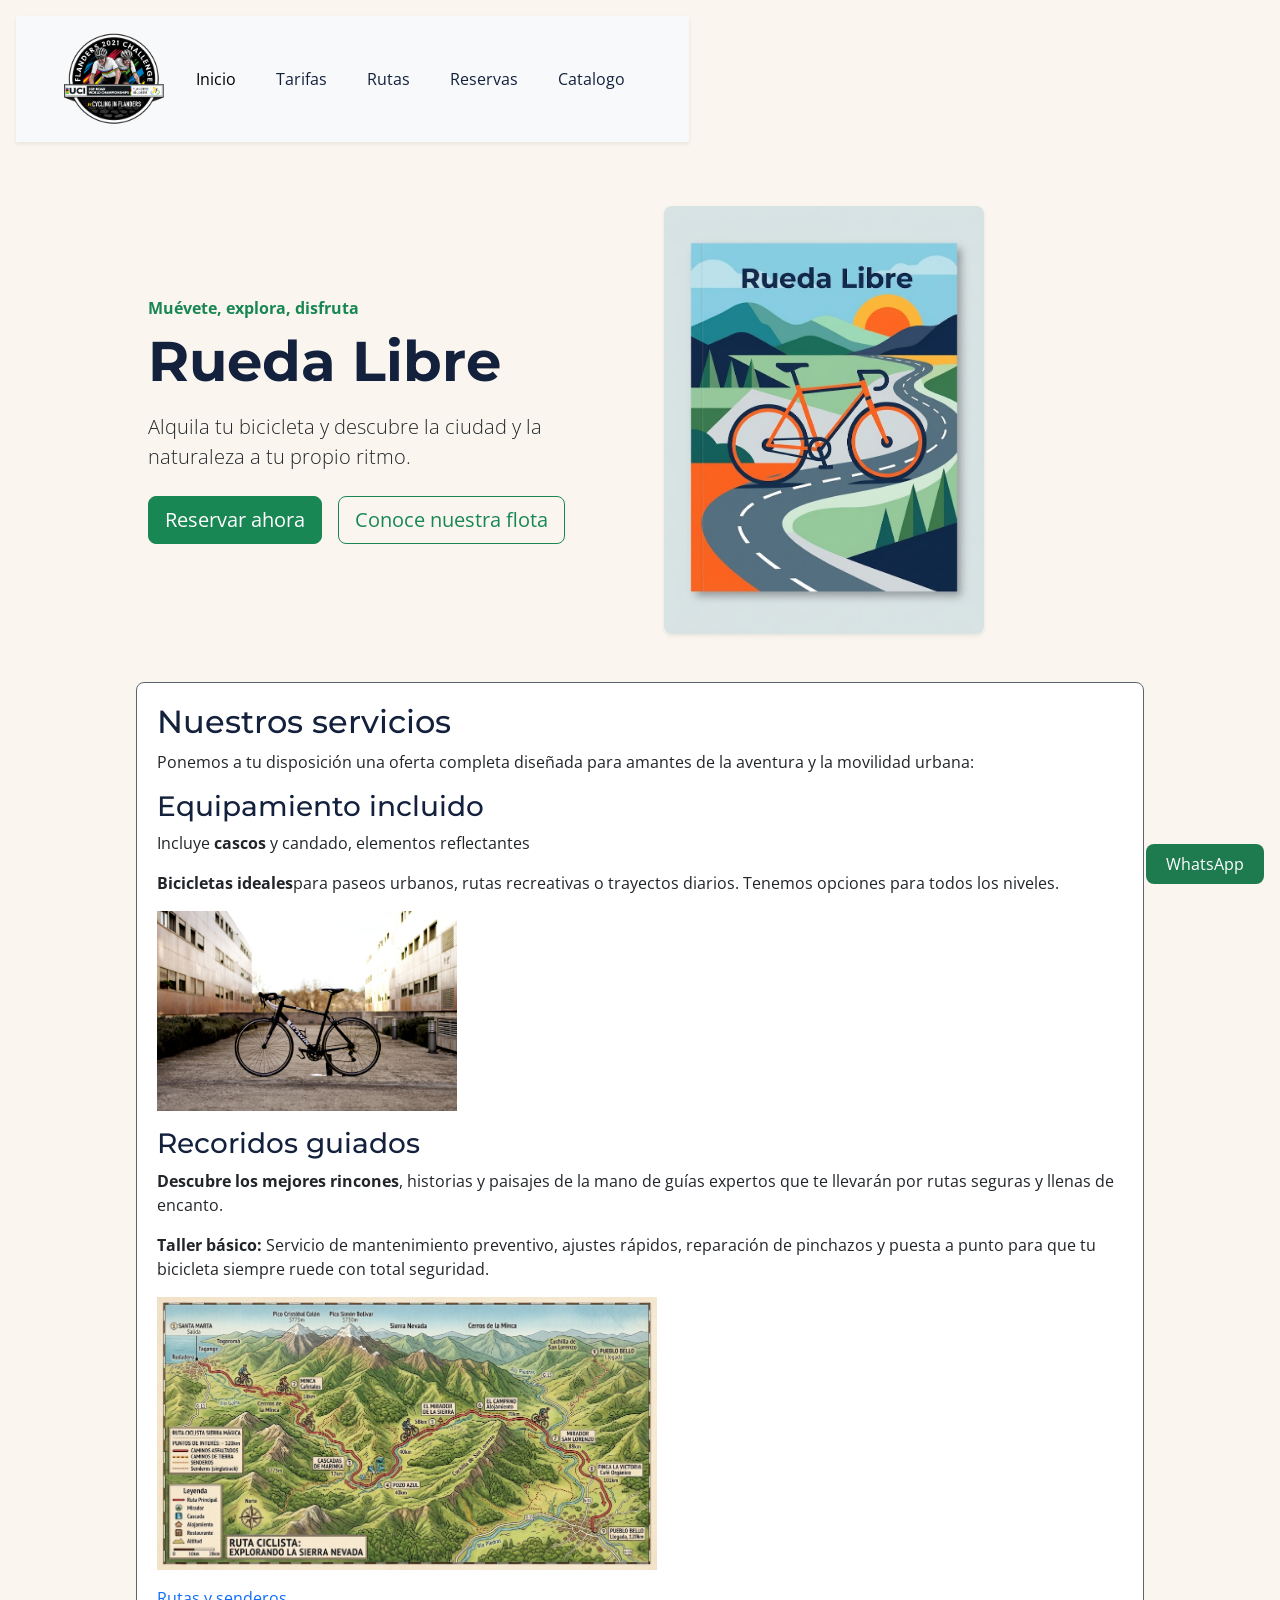
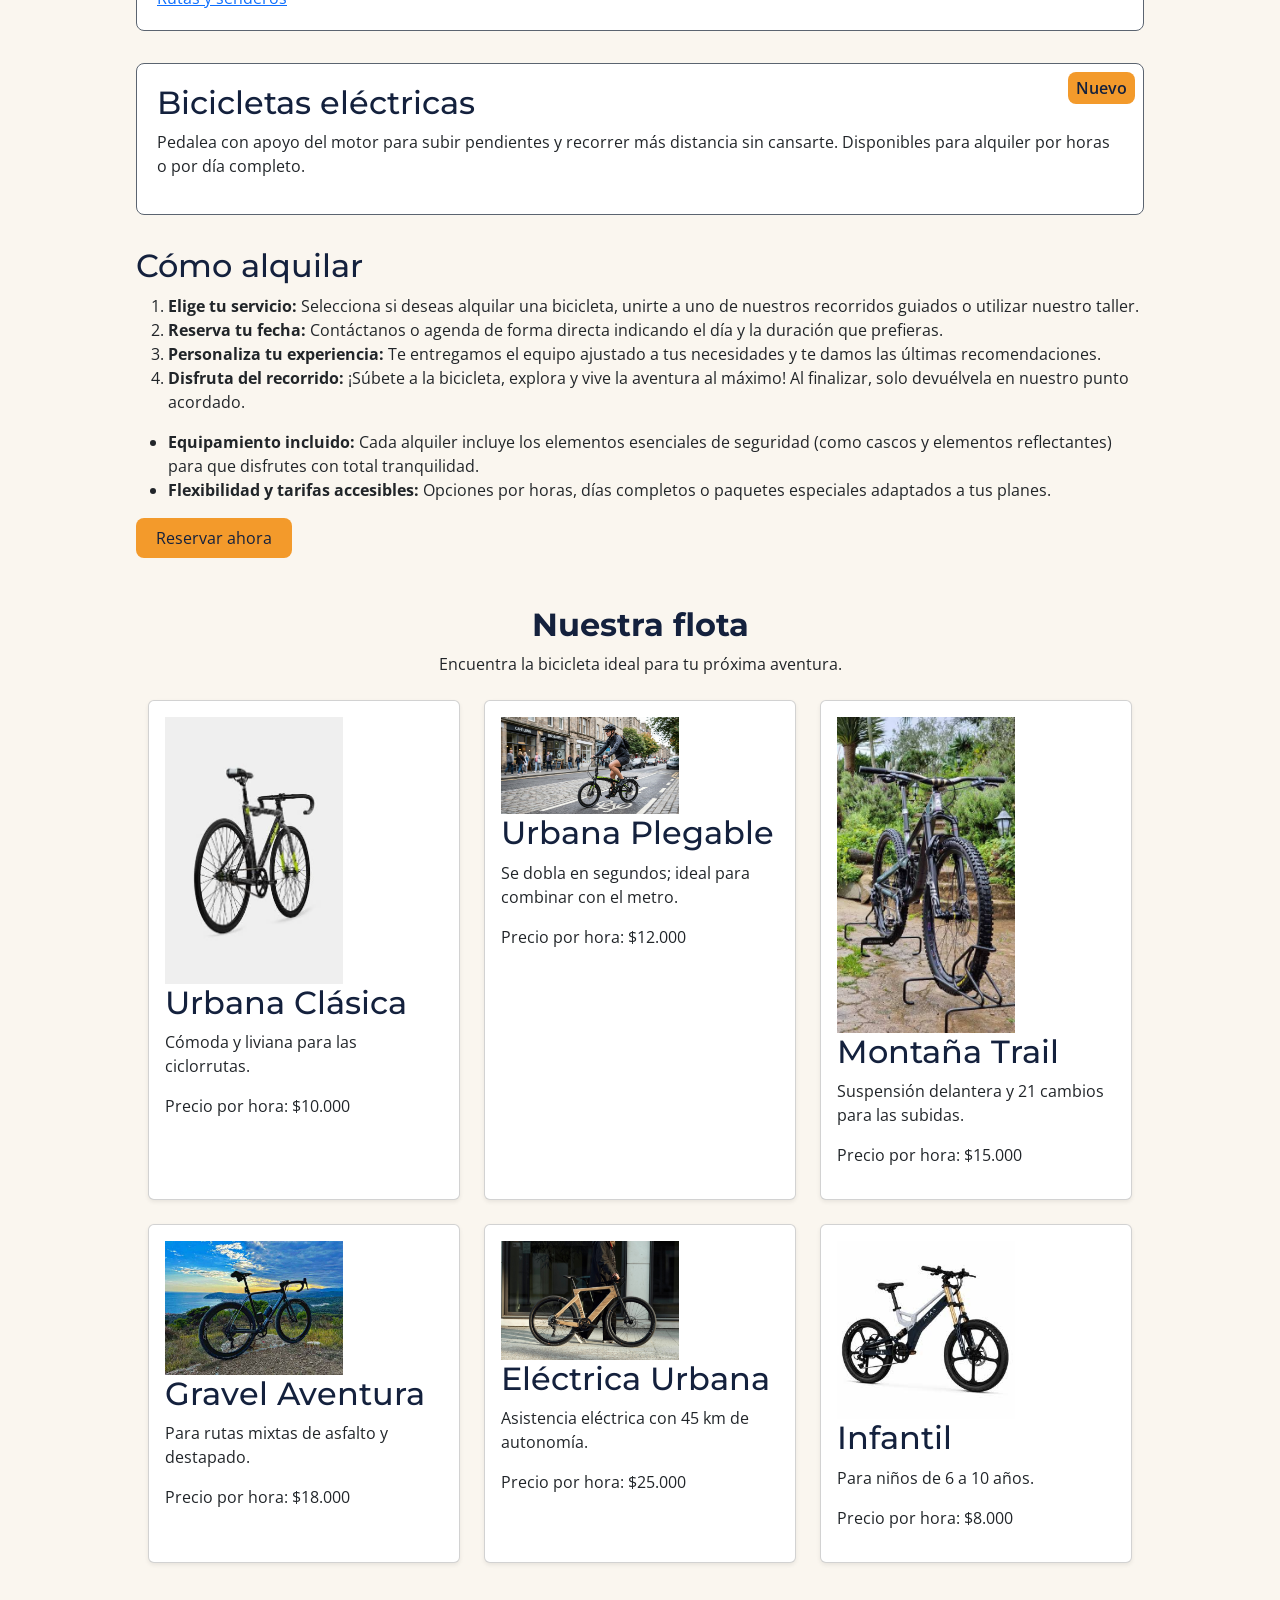
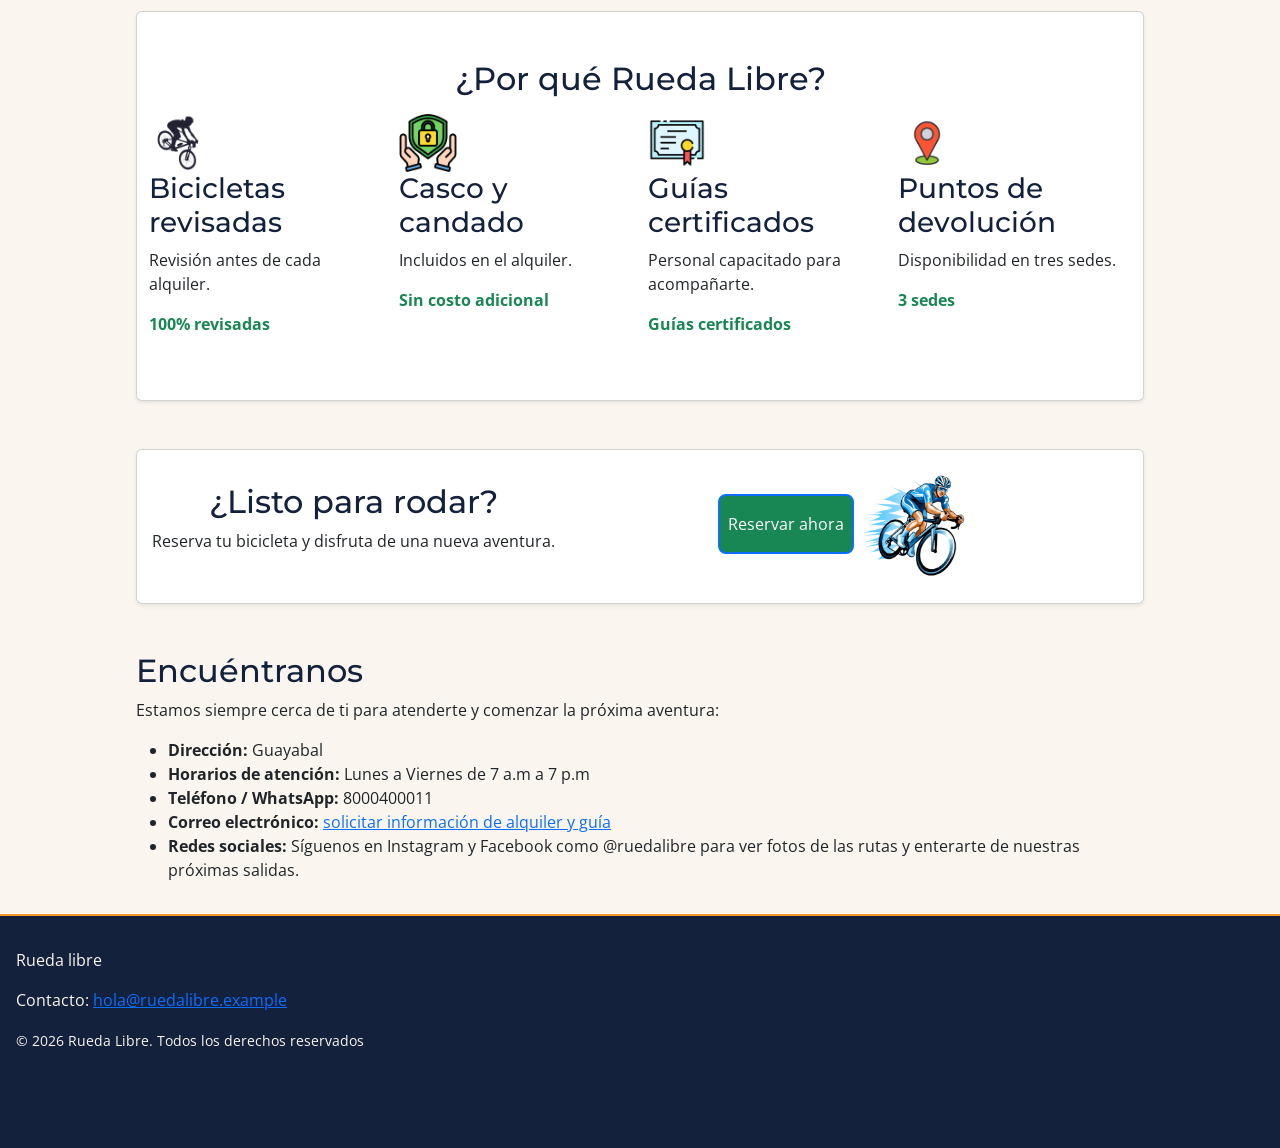
==== index.html @ 360d742f "style: botones arreglados y navbar" ====
<!DOCTYPE html>
<html lang="es">
<head>
    <meta charset="UTF-8">
    <meta name="viewport" content="width=device-width, initial-scale=1.0">
    <meta name="description" content=" Alquila bicicletas y organiza recorridos guiados por la ciudad.">
    <meta name="author" content="Juan Pablo Rodriguez">
    <meta name="index" content="index, follow">
    <meta name="referrer" content="strict-origin-when-cross-origin">

    <!--Font Montserrat-->
    <link rel="preconnect" href="https://fonts.googleapis.com">
    <link rel="preconnect" href="https://fonts.gstatic.com" crossorigin>
    <link href="https://fonts.googleapis.com/css2?family=Montserrat:ital,wght@0,100..900;1,100..900&display=swap" rel="stylesheet">

    <!--Font Open Sans-->
    <link rel="preconnect" href="https://fonts.googleapis.com">
    <link rel="preconnect" href="https://fonts.gstatic.com" crossorigin>
    <link href="https://fonts.googleapis.com/css2?family=Open+Sans:ital,wght@0,300..800;1,300..800&display=swap" rel="stylesheet">

    <!--Bootstrap-->
    <link href="https://cdn.jsdelivr.net/npm/bootstrap@5.3.8/dist/css/bootstrap.min.css" rel="stylesheet" integrity="sha384-sRIl4kxILFvY47J16cr9ZwB07vP4J8+LH7qKQnuqkuIAvNWLzeN8tE5YBujZqJLB" crossorigin="anonymous">

    <script defer src="https://cdn.jsdelivr.net/npm/bootstrap@5.3.8/dist/js/bootstrap.bundle.min.js" integrity="sha384-FKyoEForCGlyvwx9Hj09JcYn3nv7wiPVlz7YYwJrWVcXK/BmnVDxM+D2scQbITxI" crossorigin="anonymous"></script>

    <!--own css-->
    <link rel="icon" href="./img/logo.png">
    <link rel="stylesheet" href="./css/styles.css">
    
    <title>Rueda libre</title>
</head>
<body>
    <header>
        <nav class="navbar navbar-expand-lg bg-body-tertiary shadow-sm" aria-label="Navegación principal">
            <div class="container-fluid px-3 px-lg-5 d-flex justify-content-between">
                <a class="navbar-brand d-flex align-items-center" href="index.html" aria-label="Rueda Libre, inicio">
                    <img src="./img/logo.png" width="100" alt="Logo de Rueda Libre">
                </a>

                <button class="navbar-toggler" type="button"
                    data-bs-toggle="collapse"
                    data-bs-target="#menuPrincipal"
                    aria-controls="menuPrincipal"
                    aria-expanded="false"
                    aria-label="Abrir o cerrar el menú de navegación">
                    <span class="navbar-toggler-icon"></span>
                </button>

                <div class="collapse navbar-collapse menu justify-content-center" id="menuPrincipal">
                    <ul class="navbar-nav mx-auto align-items-center text-center gap-lg-2 py-2 py-lg-0">
                    <li class="nav-item"><a href="index.html" class="nav-link active rounded-2 px-3" aria-current="page">Inicio</a></li>
                    <li class="nav-item"><a href="./pages/tarifas.html" class="nav-link rounded-2 px-3">Tarifas</a></li>
                    <li class="nav-item"><a href="./pages/tarifas.html#routes" class="nav-link rounded-2 px-3">Rutas</a></li>
                    <li class="nav-item"><a href="./pages/reservas.html" class="nav-link rounded-2 px-3">Reservas</a></li>
                    <li class="nav-item"><a href="./pages/catalogo-bootstrap.html" class="nav-link rounded-2 px-3">Catalogo</a></li>
                    </ul>
                </div>
            </div>
        </nav>
    </header>
     
     
     
    <main>
    
        <!-- Portada: distribución con container, row y columnas de Bootstrap -->

        <section class="container py-5 ">
            <div class="row align-items-center g-4 g-lg-5">
                
                <div class="col-12 col-lg-6">
                    <p class="mb-2 fw-bold text-success">Muévete, explora, disfruta</p>
                    <h1 class="display-4 fw-bold mb-3">Rueda Libre</h1>
                    <p class="lead mb-4">Alquila tu bicicleta y descubre la ciudad y la naturaleza a tu propio ritmo.</p>
                    
                    <div class="d-flex flex-column flex-sm-row gap-3">
                        <a href="./pages/reservas.html"  class="btn btn-success btn-lg">Reservar ahora</a>
                        <a href="#flota"  class="btn btn-outline-success btn-lg">Conoce nuestra flota</a>
                    </div>
                </div>

                <div class="col-12 col-lg-6">
                    <img src="./img/portada.jpeg" class="img-fluid rounded-3 shadow-sm w-100 image-port" alt="Una bicicleta naranja junto a montañas y una carretera">
                </div>
            </div>
        </section>

        <!--Servicios-->

        <section class="servicio-card">
            <h2>Nuestros servicios</h2>
            
                <p>Ponemos a tu disposición una oferta completa diseñada para amantes de la aventura y la movilidad urbana:</p>

                <h3>Equipamiento incluido</h3>

                <p>Incluye <strong>cascos</strong> y candado, elementos reflectantes</p>

                <p><strong>Bicicletas ideales</strong>para paseos urbanos, rutas recreativas o trayectos diarios. Tenemos opciones para todos los niveles.</p>

                <figure>
                    <img src="./img/bicycle.jpg" width="300" alt="Una bicicleta negra aparcada entre edificios modernos en una carretera urbana" class="img-service">
                </figure>

                <h3>Recoridos guiados</h3>

                <p><strong>Descubre los mejores rincones</strong>, historias y paisajes de la mano de guías expertos que te llevarán por rutas seguras y llenas de encanto.</p>

                <p><strong>Taller básico:</strong> Servicio de mantenimiento preventivo, ajustes rápidos, reparación de pinchazos y puesta a punto para que tu bicicleta siempre ruede con total seguridad.</p>

                <figure>
                    <img src="./img/route.jpeg" width="500" alt="Mapa de una ruta de ciclismo con puntos de interés marcados." class="img-service">
                </figure>

                <a target="_blank" href="https://www.bikemap.net/es/l/3674962/">Rutas y senderos</a>

        </section>

        <section class="servicio-card">
            <span class="etiqueta">Nuevo</span>
            <h2>Bicicletas eléctricas</h2>
            <p>Pedalea con apoyo del motor para subir pendientes y recorrer más distancia sin cansarte. Disponibles para alquiler por horas o por día completo.</p>
        </section>

        <article class="rent">
            <h2>Cómo alquilar</h2>

            <ol>
                <li><strong>Elige tu servicio:</strong> Selecciona si deseas alquilar una bicicleta, unirte a uno de nuestros recorridos guiados o utilizar nuestro taller.</li>

                <li><strong>Reserva tu fecha:</strong> Contáctanos o agenda de forma directa indicando el día y la duración que prefieras.</li>

                <li><strong>Personaliza tu experiencia:</strong> Te entregamos el equipo ajustado a tus necesidades y te damos las últimas recomendaciones.</li>

                <li><strong>Disfruta del recorrido:</strong> ¡Súbete a la bicicleta, explora y vive la aventura al máximo! Al finalizar, solo devuélvela en nuestro punto acordado.</li>
            </ol>

            <ul>
                <li><strong>Equipamiento incluido:</strong> Cada alquiler incluye los elementos esenciales de seguridad (como cascos y elementos reflectantes) para que disfrutes con total tranquilidad.</li>

                <li><strong>Flexibilidad y tarifas accesibles:</strong> Opciones por horas, días completos o paquetes especiales adaptados a tus planes.</li>
            </ul>
        </article>

        <a href="./pages/reservas.html" class="action" class="btn btn-success btn-lg">Reservar ahora</a>

        <!--Flota-->

        <section id="flota" class="container py-5">
            <div class="text-center mb-4">
                <h2 class="fw-bold">Nuestra flota</h2>
                <p>Encuentra la bicicleta ideal para tu próxima aventura.</p>
            </div>

            <div class="row g-4">
                <div class="col-12 col-sm-2 col-lg-3 col-xl-4">
                    <article class="card h-100 shadow-sm p-3">
                        <img src="../img/bicycle-urban.jpeg" alt="bicicleta urbana negra con verde" width="178" class="img-fluid object-fit-cover">

                        <h2>Urbana Clásica</h2>

                        <p>Cómoda y liviana para las ciclorrutas.</p>

                        <p>Precio por hora: $10.000</p>
                    </article>
                </div>

                <div class="col-12 col-sm-2 col-lg-3 col-xl-4">
                <article class="card h-100 shadow-sm p-3">
                        <img src="../img/bicycle-pleglable.jpeg" alt="bicicleta urbana pleglable con negro y verde" width="178" class="img-fluid object-fit-cover">

                        <h2>Urbana Plegable</h2>

                        <p>Se dobla en segundos; ideal para combinar con el metro.</p>

                        <p>Precio por hora: $12.000</p>
                    </article>
                </div>

                <div class="col-12 col-sm-2 col-lg-3 col-xl-4">
                    <article class="card h-100 shadow-sm p-3">
                        <img src="../img/bicycle-mountain.jpeg" alt="Bicicleta negra para montaña" width="178" class="img-fluid object-fit-cover">

                        <h2>Montaña Trail</h2>

                        <p>Suspensión delantera y 21 cambios para las subidas.</p>

                        <p>Precio por hora: $15.000</p>
                    </article>
                </div>

                <div class="col-12 col-sm-2 col-lg-3 col-xl-4">
                    <article class="card h-100 shadow-sm p-3">
                        <img src="../img/bicycle-gravel-aventura.jpeg" alt="Bicicleta negra" width="178" class="img-fluid object-fit-cover">

                        <h2>Gravel Aventura</h2>

                        <p>Para rutas mixtas de asfalto y destapado.</p>

                        <p>Precio por hora:  $18.000</p>
                    </article>
                </div>

                <div class="col-12 col-sm-2 col-lg-3 col-xl-4">
                    <article class="card h-100 shadow-sm p-3">
                        <img src="../img/bicycle-electric.jpeg" alt="Bicicleta electrica con llantas negra, color madera" width="178" class="img-fluid object-fit-cover">

                        <h2>Eléctrica Urbana</h2>

                        <p>Asistencia eléctrica con 45 km de autonomía.</p>

                        <p>Precio por hora: $25.000</p>
                    </article>
                </div>

                <div class="col-12 col-sm-2 col-lg-3 col-xl-4">
                    <article class="card h-100 shadow-sm p-3">
                        <img src="../img/bicycle-boys.jpeg" alt="Bicicleta negra con suspension dorada" width="178" class="img-fluid object-fit-cover">

                        <h2>Infantil</h2>

                        <p>Para niños de 6 a 10 años.</p>

                        <p>Precio por hora: $8.000</p>
                    </article>
                </div>
            </div>
        </section>

        <!--Beneficios-->
        <section class="container card shadow-sm py-5">
            <h2 class="text-center mb-3">¿Por qué Rueda Libre?</h2>

            <div class="row g-3">

                <div class="col-12 col-md-6 col-lg-3 text-start">
                    <article>
                        <img src="../img/icon-bicycle.webp" alt="Bicicleta negra con llantas gruesas especializadas para montaña" class="img-fluid w-25">

                        <h3>Bicicletas revisadas</h3>
                        <p>Revisión antes de cada alquiler.</p>
                        <p class="text-success fw-bold">100% revisadas</p>
                    </article>
                </div>

                <div class="col-12 col-md-6 col-lg-3 text-start">
                    <article>
                        <img src="../img/sure.png" alt="Icono de seguridad" class="img-fluid w-25">

                        <h3>Casco y candado</h3>
                        <p>Incluidos en el alquiler.</p>
                        <p class="text-success fw-bold">Sin costo adicional</p>
                    </article>
                
                </div>

                <div class="col-12 col-md-6 col-lg-3 text-start">

                    <article>
                        <img src="../img/certificate.png" alt="Icono de certificado" class="img-fluid w-25">

                        <h3>Guías certificados</h3>
                        <p>Personal capacitado para acompañarte.</p>
                        <p class="text-success fw-bold">Guías certificados</p>
                    </article>
                
                </div>
                
                <div class="col-12 col-md-6 col-lg-3 text-start">
                    <article>
                        <img src="../img/ubication.png" alt="Icono de ubicación rojo con verde" class="img-fluid w-25">

                        <h3>Puntos de devolución</h3>
                        <p>Disponibilidad en tres sedes.</p>
                        <p class="text-success fw-bold">3 sedes</p>
                    </article>

                </div>
            </div>

        </section>

        <!--Franja llamada a la acción-->

        <section class="text-center my-5 card py-3 shadow-sm">
            <div class="d-flex flex-column flex-md-row justify-content-around align-items-center">
                <div>
                    <h2>¿Listo para rodar?</h2>
                    <p>Reserva tu bicicleta y disfruta de una nueva aventura.</p>
                </div>
            
                <div>
                    <a href="reservas.html" class="d-inline-block text-decoration-none bg-success text-white px-2 py-3 rounded-3 border border-primary border-2">Reservar ahora</a>

                    <img src="../img/cyclist.png" alt="Ciclista con uniforme azul y una bicicleta azul con blanco" class="img-fluid w-25 d-none d-md-inline-block">
                </div>
            </div>
        </section>

        <!--Encuéntranos-->

        <section class="mettings">
              <h2 id="mettings">Encuéntranos</h2>
              
              <p>Estamos siempre cerca de ti para atenderte y comenzar la próxima aventura:</p>

              <ul>
                <li><strong>Dirección:</strong> Guayabal</li>

                <li><strong>Horarios de atención:</strong> Lunes a Viernes de 7 a.m a 7 p.m</li>

                <li><strong>Teléfono / WhatsApp:</strong> 8000400011</li>

                <li>
                    <strong>Correo electrónico:</strong>
                    <a href="mailto:hola@ruedalibre.example">
                    solicitar información de alquiler y guía
                    </a>   
                </li>
                
                <li><strong>Redes sociales:</strong> Síguenos en Instagram y Facebook como @ruedalibre para ver fotos de las rutas y enterarte de nuestras próximas salidas.</li>
              </ul>
        </section>
    </main>

    <footer>
        <div>
            <p>Rueda libre</p>
            <p>
                Contacto: <a href="mailto:hola@ruedalibre.example">hola@ruedalibre.example</a>
            </p>
            <p>
                <small>&copy; <span>2026</span> Rueda Libre. Todos los derechos reservados</small>
            </p>
        </div>
    </footer>
    <a href="https://wa.me/573000000000" target="_blank" rel="noopener" class="whatsapp">WhatsApp</a>
</body>
</html>
---- css/styles.css ----
/* 
Identidad visual compartida: colores y tipografías de marca 
*/
:root {
    --bg-primary-cream: #FAF6EF;
    --title-primary-blue: #14213D;
    --bordes-grey: #5B6470;
    --btn-links-green: #1E7A4F;
    --btn-secondary-orange: #F39A2B;

    --font-heading: 'Montserrat', Verdana, Geneva, Tahoma, sans-serif;
    --font-body: 'Open Sans', Arial, Helvetica, sans-serif;

    --spacing-sm: 0.5rem;
    --spacing-md: 1rem;
    --spacing-lg: 1.25rem;
    --spacing-xxl: 2rem;

    --img-cards: 8rem;
}

/*
   Estilos base compartidos
*/
*,
*::before,
*::after {
    box-sizing: border-box;
    margin: 0;
    padding: 0;
}

body {
    background-color: var(--bg-primary-cream);
    font-family: var(--font-body);
    margin: 0;
    padding: 0;
    width: 100%;
    overflow: scroll;
}

header {
    display: flex;
    align-items: center;
    justify-content: space-between;
    padding: var(--spacing-md);
}

nav ul {
    display: flex;
    align-items: center;
    flex-wrap: wrap;
    gap: var(--spacing-md);
}


main {
    max-width: 65rem;
    margin: 0 auto;
    padding: 0 var(--spacing-md);
}

h1, h2, h3 {
    color: var(--title-primary-blue);
    font-family: var(--font-heading);
}


.menu a {
    color: var(--title-primary-blue);
}

.menu a.activo {
    color: var(--btn-links-green);
    font-weight: 600;
}

.menu a:hover,
.menu a:focus {
    background-color: var(--btn-secondary-orange);
}

.action,
button {
    display: inline-block;
    text-decoration: none;
    background-color: var(--btn-secondary-orange);
    padding: var(--spacing-sm) var(--spacing-lg);
    color: var(--title-primary-blue);
    border: none;
    border-radius: var(--spacing-sm);
}

.servicio-card {
    position: relative; /* la etiqueta "Nuevo" se ancla a esta tarjeta */
    padding: var(--spacing-lg);
    border: 1px solid var(--bordes-grey);
    border-radius: var(--spacing-sm);
    margin-bottom: var(--spacing-xxl);
    background-color: #ffffff;
}


.etiqueta {
    position: absolute;
    top: var(--spacing-sm);
    right: var(--spacing-sm);
    background-color: var(--btn-secondary-orange);
    color: var(--title-primary-blue);
    font-weight: 600;
    padding: 0.25rem var(--spacing-sm);
    border-radius: var(--spacing-sm);
}


table {
    width: 100%;
    border-collapse: collapse;
    margin-bottom: var(--spacing-xxl);
}

th, td {
    padding: var(--spacing-md);
    border: 1px solid var(--bordes-grey);
    text-align: left;
}

th {
    background-color: var(--title-primary-blue);
    color: #ffffff;
}

.whatsapp {
    position: fixed;
    bottom: var(--spacing-md);
    right: var(--spacing-md);
    background-color: var(--btn-links-green);
    color: #ffffff;
    text-decoration: none;
    padding: var(--spacing-sm) var(--spacing-lg);
    border-radius: var(--spacing-sm);
}

.whatsapp:hover,
.whatsapp:focus {
    outline: 3px solid var(--title-primary-blue);
}

/* Pie de página de las páginas que todavía usan la maquetación anterior */
footer {
    display: flex;
    flex-direction: column;
    background-color: var(--title-primary-blue);
    color: var(--bg-primary-cream);
    margin-top: var(--spacing-xxl);
    padding: var(--spacing-xxl) var(--spacing-md) 5rem var(--spacing-md);
    border-top: 2px solid var(--btn-secondary-orange);
}


/*
   Formularios: tarifas y reservas,
   estas reglas se conservan porque esas páginas las necesitan.
 */
form {
    margin-bottom: var(--spacing-xxl);
}

label {
    display: block;
    margin-bottom: var(--spacing-sm);
    color: var(--title-primary-blue);
    font-weight: 600;
}

input:focus,
textarea:focus {
    outline: none;
    border-color: var(--btn-links-green);
    box-shadow: 0 4px 3px var(--btn-links-green);
}

input[type="radio"]:focus,
input[type="checkbox"]:focus {
    outline: 2px solid var(--btn-links-green);
    outline-offset: 3px;
}

.image-port {
    max-width: 20rem;
    height: auto;
    object-fit: cover;
}

@media (max-width: 480px) {
  .img-service {
    width: 15rem;
    height: auto;
  }
  .rent li{
    margin: var(--spacing-sm);
  }
  .mettings li {
    margin: var(--spacing-sm);
  }
}
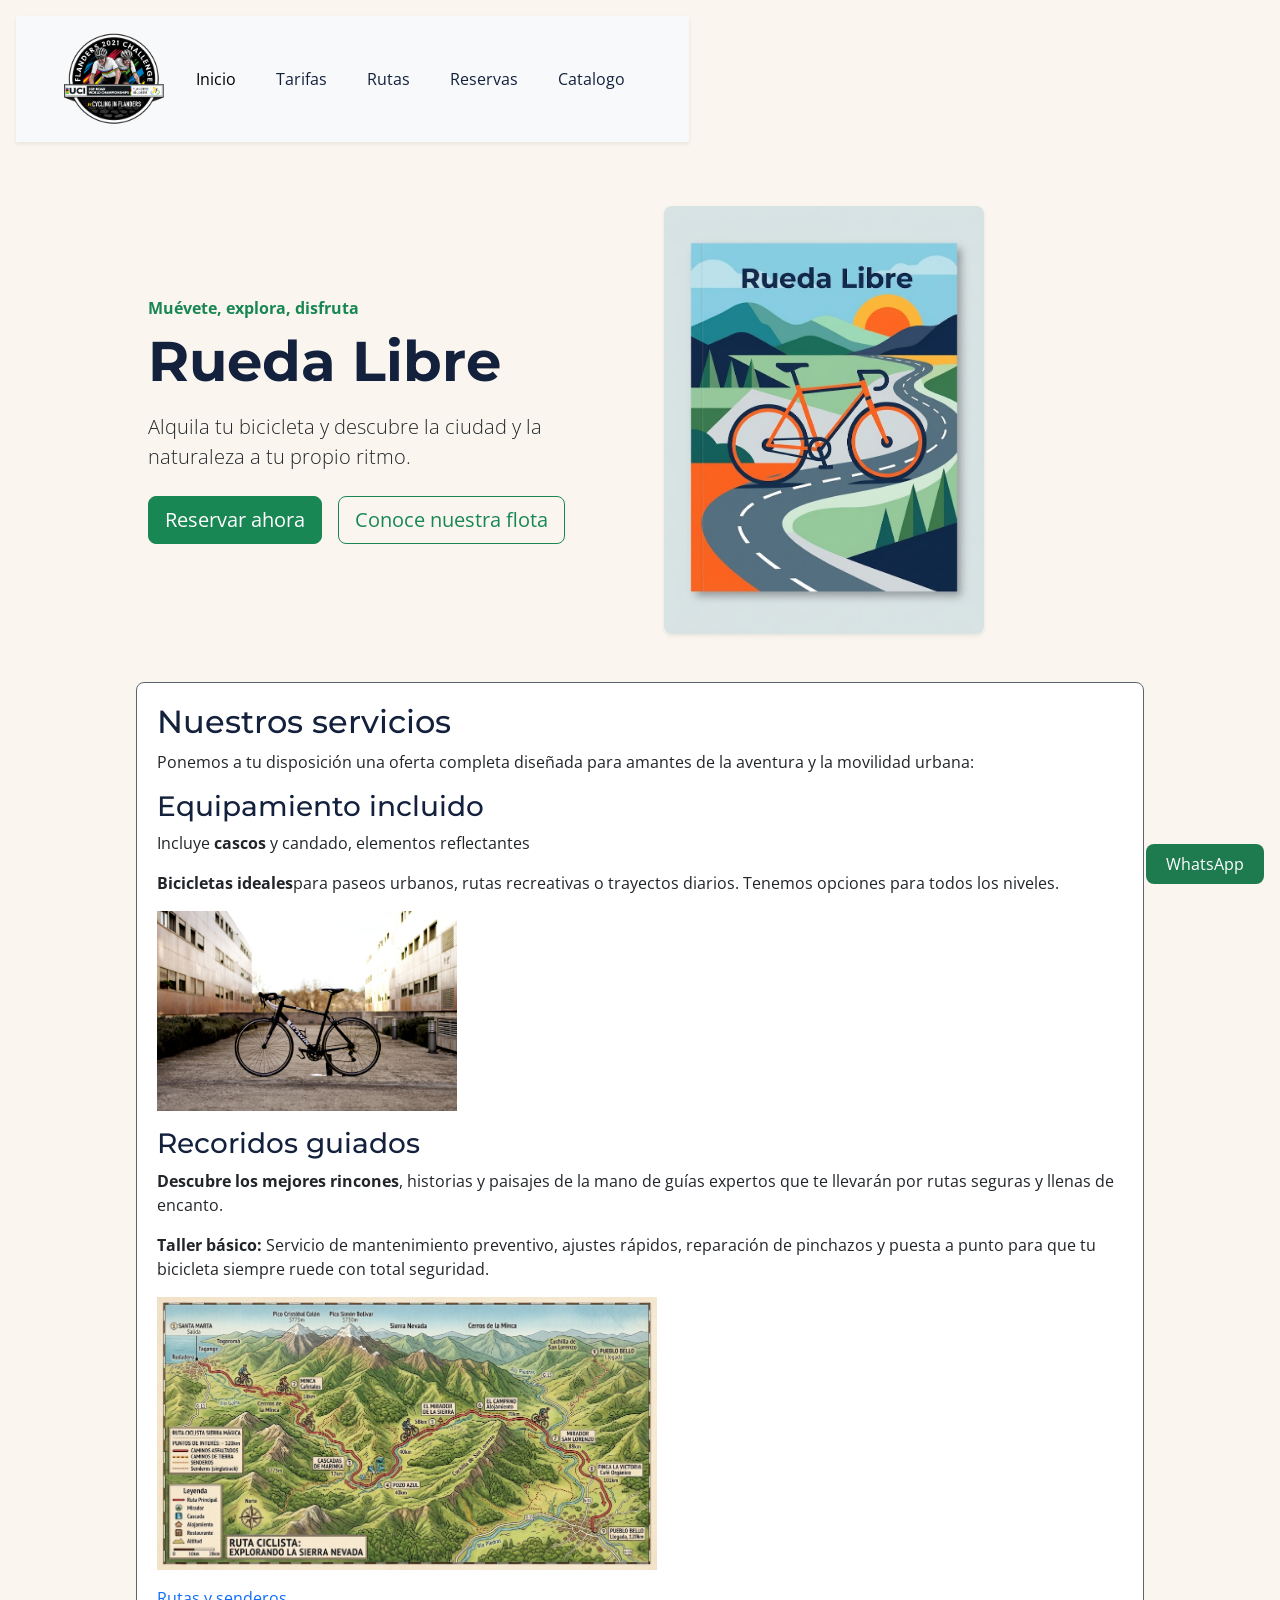
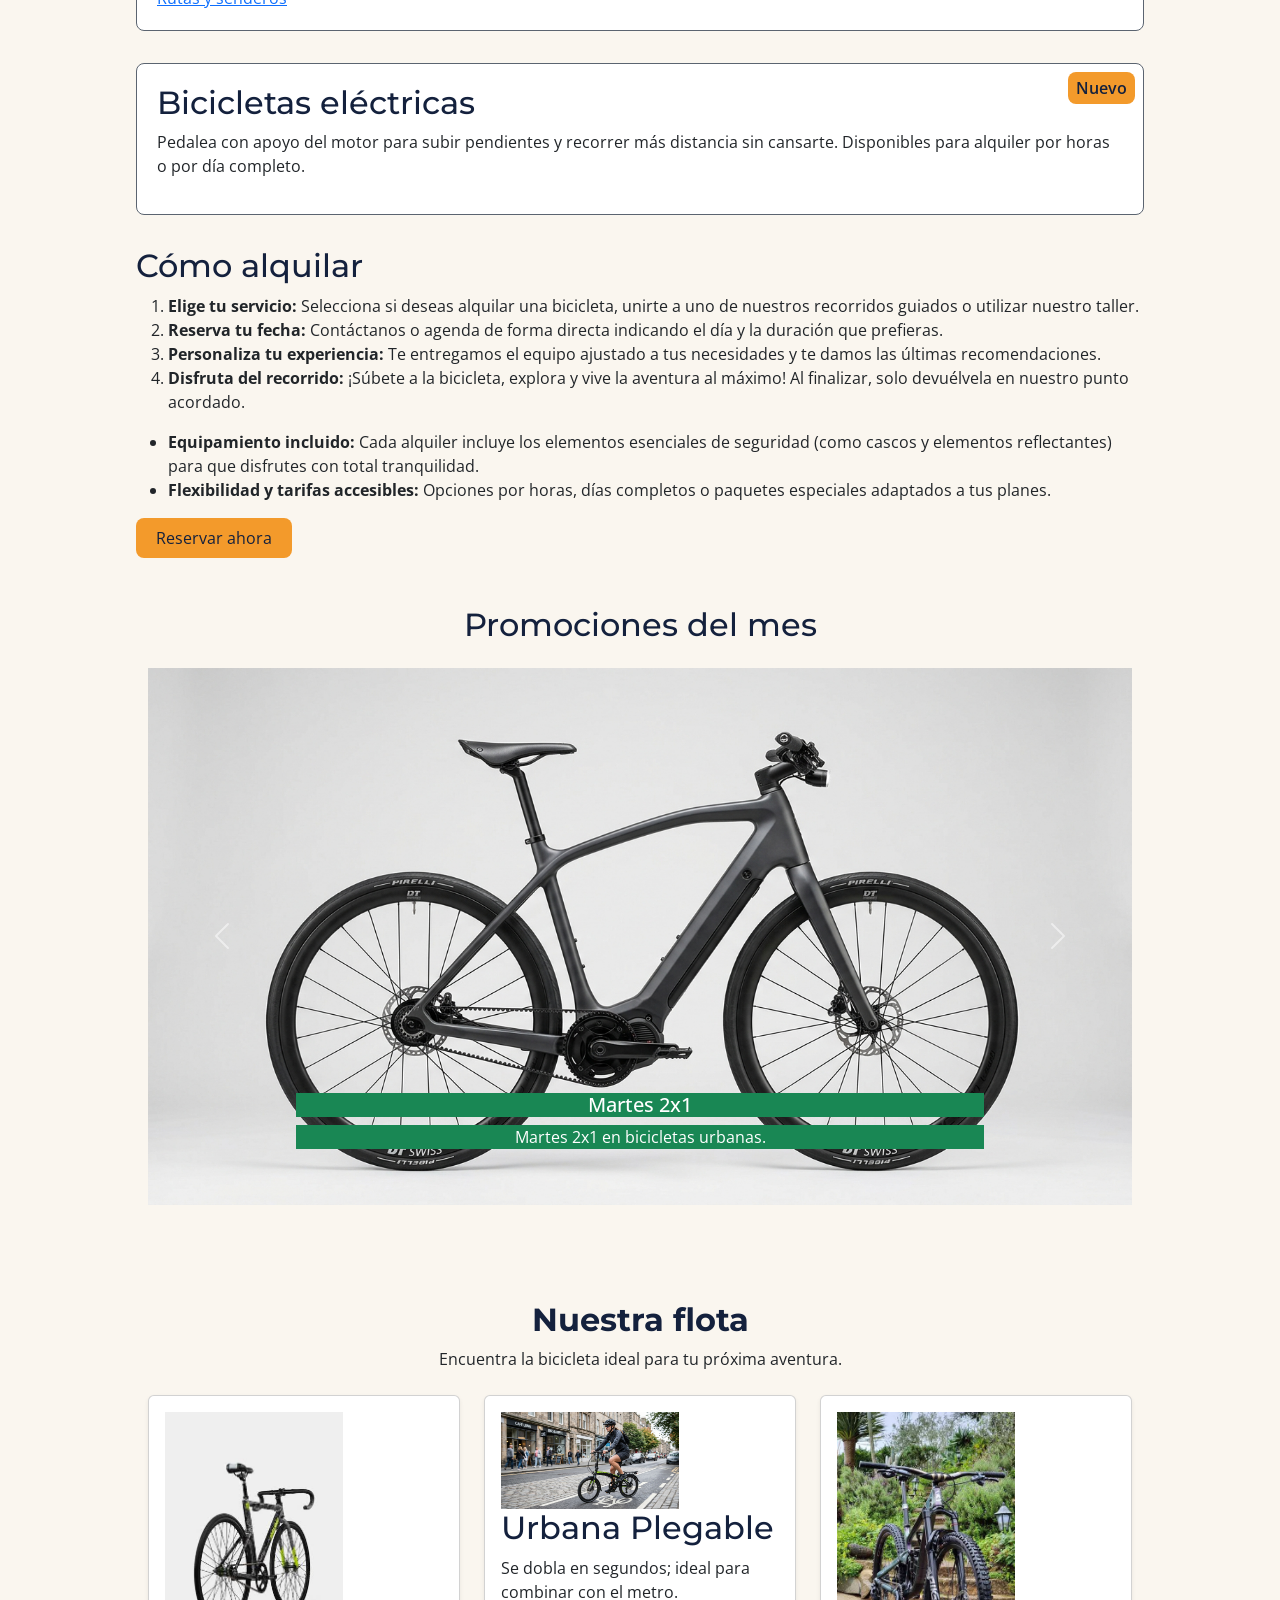
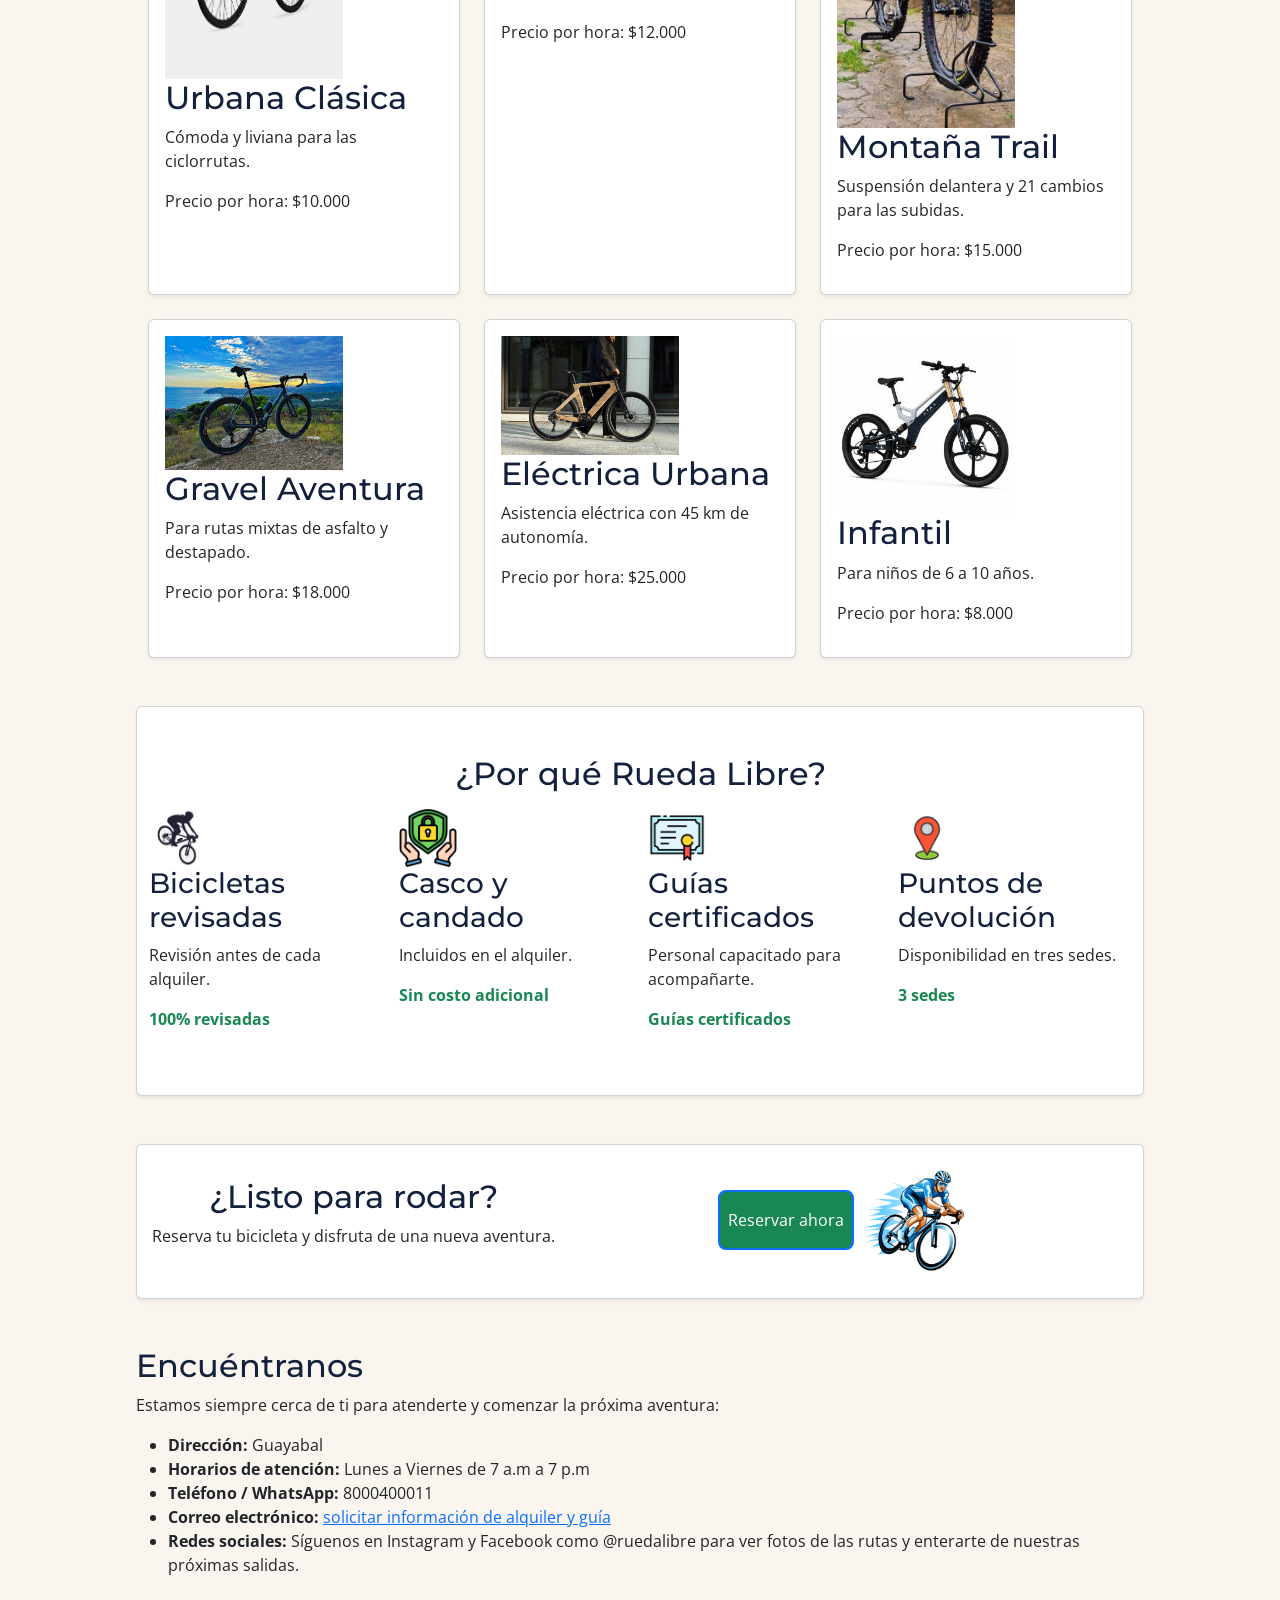
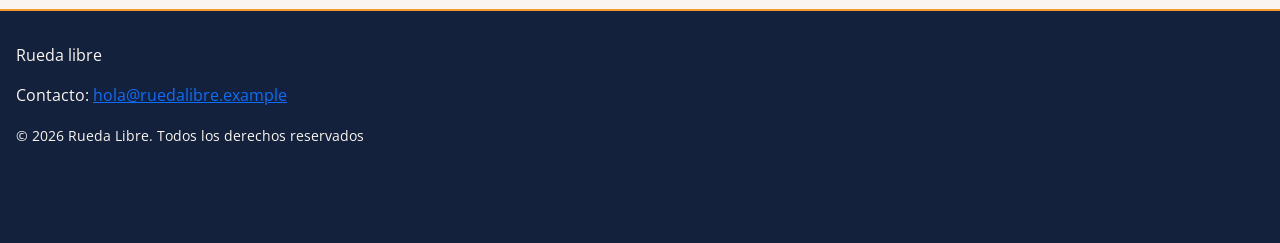
==== commit fd74bb6e: "feat: inicio con la flota y las rutas en cards, y el carrusel de promociones." ====
--- a/index.html
+++ b/index.html
@@ -143,6 +143,115 @@
         </article>
 
         <a href="./pages/reservas.html" class="action" class="btn btn-success btn-lg">Reservar ahora</a>
+
+        
+<!-- CARRUSEL DE PROMOCIONES -->
+        <section class="container my-5">
+
+            <h2 class="text-center mb-4">
+                Promociones del mes
+            </h2>
+
+            <div id="carruselPromociones"
+                class="carousel slide"
+                data-bs-ride="carousel">
+
+                <!-- Elementos del carrusel -->
+                <div class="carousel-inner">
+
+                    <!-- Promoción 1 -->
+                    <div class="carousel-item active">
+
+                        <img src="./img/two-urban.jpeg"
+                            class="img-fluid d-block w-100"
+                            alt="Promoción dos por uno en bicicletas urbanas">
+
+                        <div class="carousel-caption d-none d-md-block">
+
+                            <h5 class="bg-success">Martes 2x1</h5>
+
+                            <p class="bg-success">
+                                Martes 2x1 en bicicletas urbanas.
+                            </p>
+
+                        </div>
+
+                    </div>
+
+                    <!-- Promoción 2 -->
+                    <div class="carousel-item">
+
+                        <img src="./img/bicycle-electric.jpeg"
+                            class="img-fluid d-block w-100"
+                            alt="Bicicleta eléctrica de promoción">
+
+                        <div class="carousel-caption d-none d-md-block">
+
+                            <h5 class="bg-success">20 % de descuento</h5>
+
+                            <p class="bg-success">
+                                En bicicletas eléctricas de lunes a jueves.
+                            </p>
+
+                        </div>
+
+                    </div>
+
+                    <!-- Promoción 3 -->
+                    <div class="carousel-item">
+
+                        <img src="./img/group-bicycle.jpeg"
+                            class="img-fluid d-block w-100"
+                            alt="Grupo disfrutando de un recorrido guiado">
+
+                        <div class="carousel-caption d-none d-md-block">
+
+                            <h5 class="bg-success">¡Celebra tu cumpleaños!</h5>
+
+                            <p class="bg-success">
+                                Si cumples años, el recorrido guiado es gratis.
+                            </p>
+
+                        </div>
+
+                    </div>
+
+                </div>
+
+                <!-- Botón anterior -->
+                <button class="carousel-control-prev"
+                        type="button"
+                        data-bs-target="#carruselPromociones"
+                        data-bs-slide="prev">
+
+                    <span class="carousel-control-prev-icon"
+                        aria-hidden="true"></span>
+
+                    <span class="visually-hidden">
+                        Promoción anterior
+                    </span>
+
+                </button>
+
+                <!-- Botón siguiente -->
+                <button class="carousel-control-next"
+                        type="button"
+                        data-bs-target="#carruselPromociones"
+                        data-bs-slide="next">
+
+                    <span class="carousel-control-next-icon"
+                        aria-hidden="true"></span>
+
+                    <span class="visually-hidden">
+                        Promoción siguiente
+                    </span>
+
+                </button>
+
+            </div>
+
+        </section>
+
 
         <!--Flota-->
 
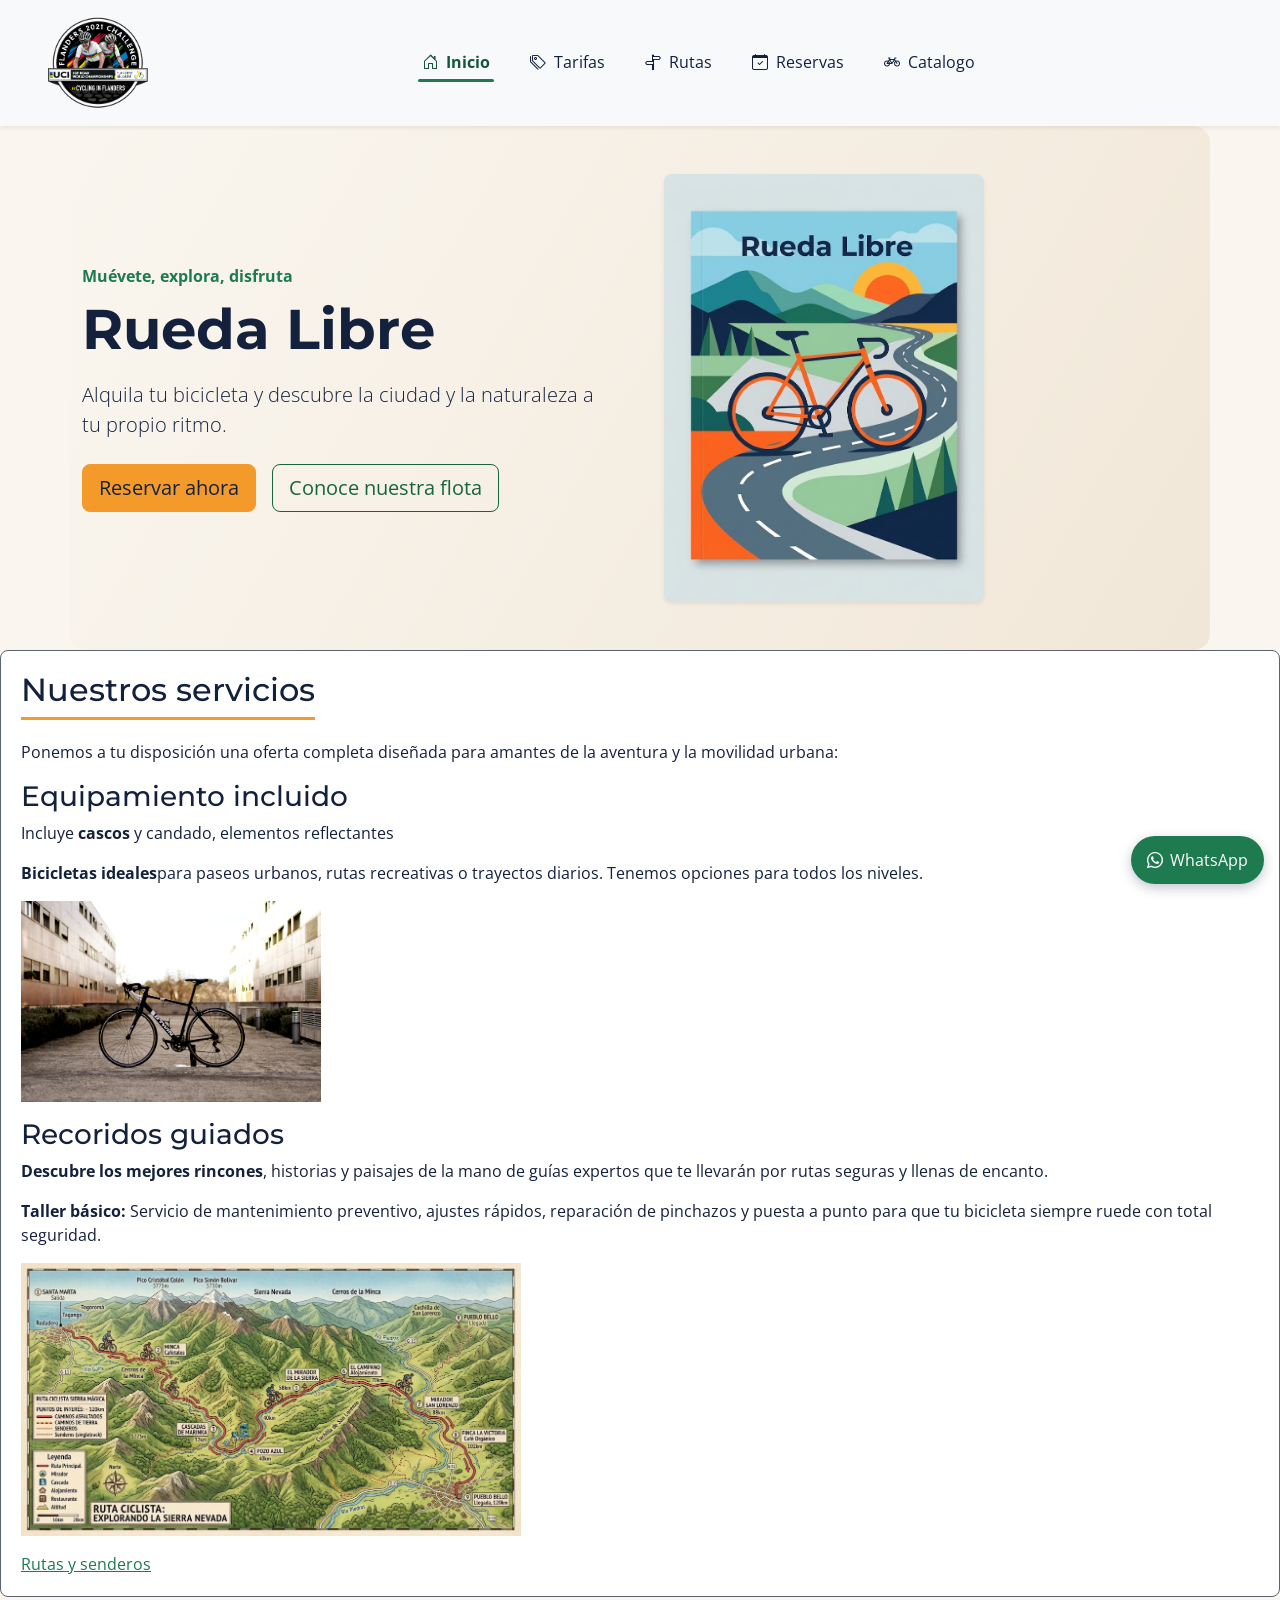
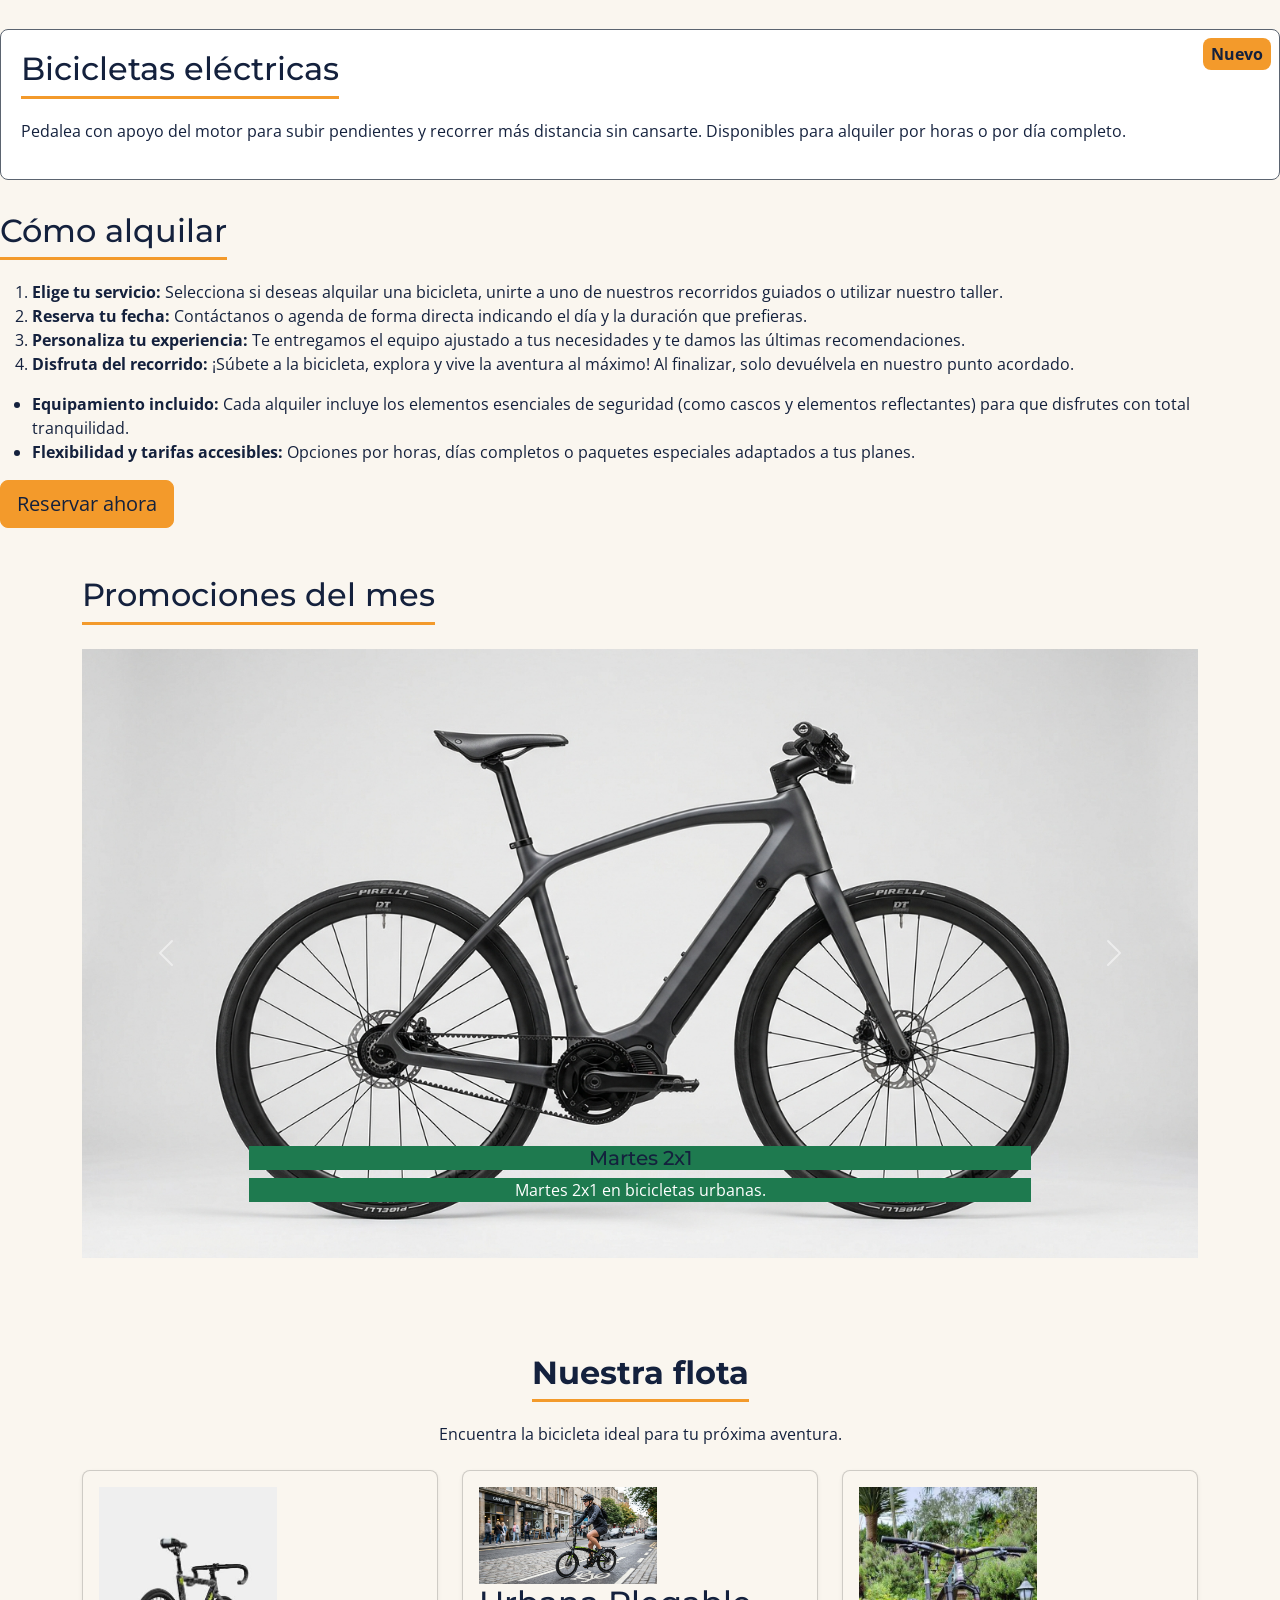
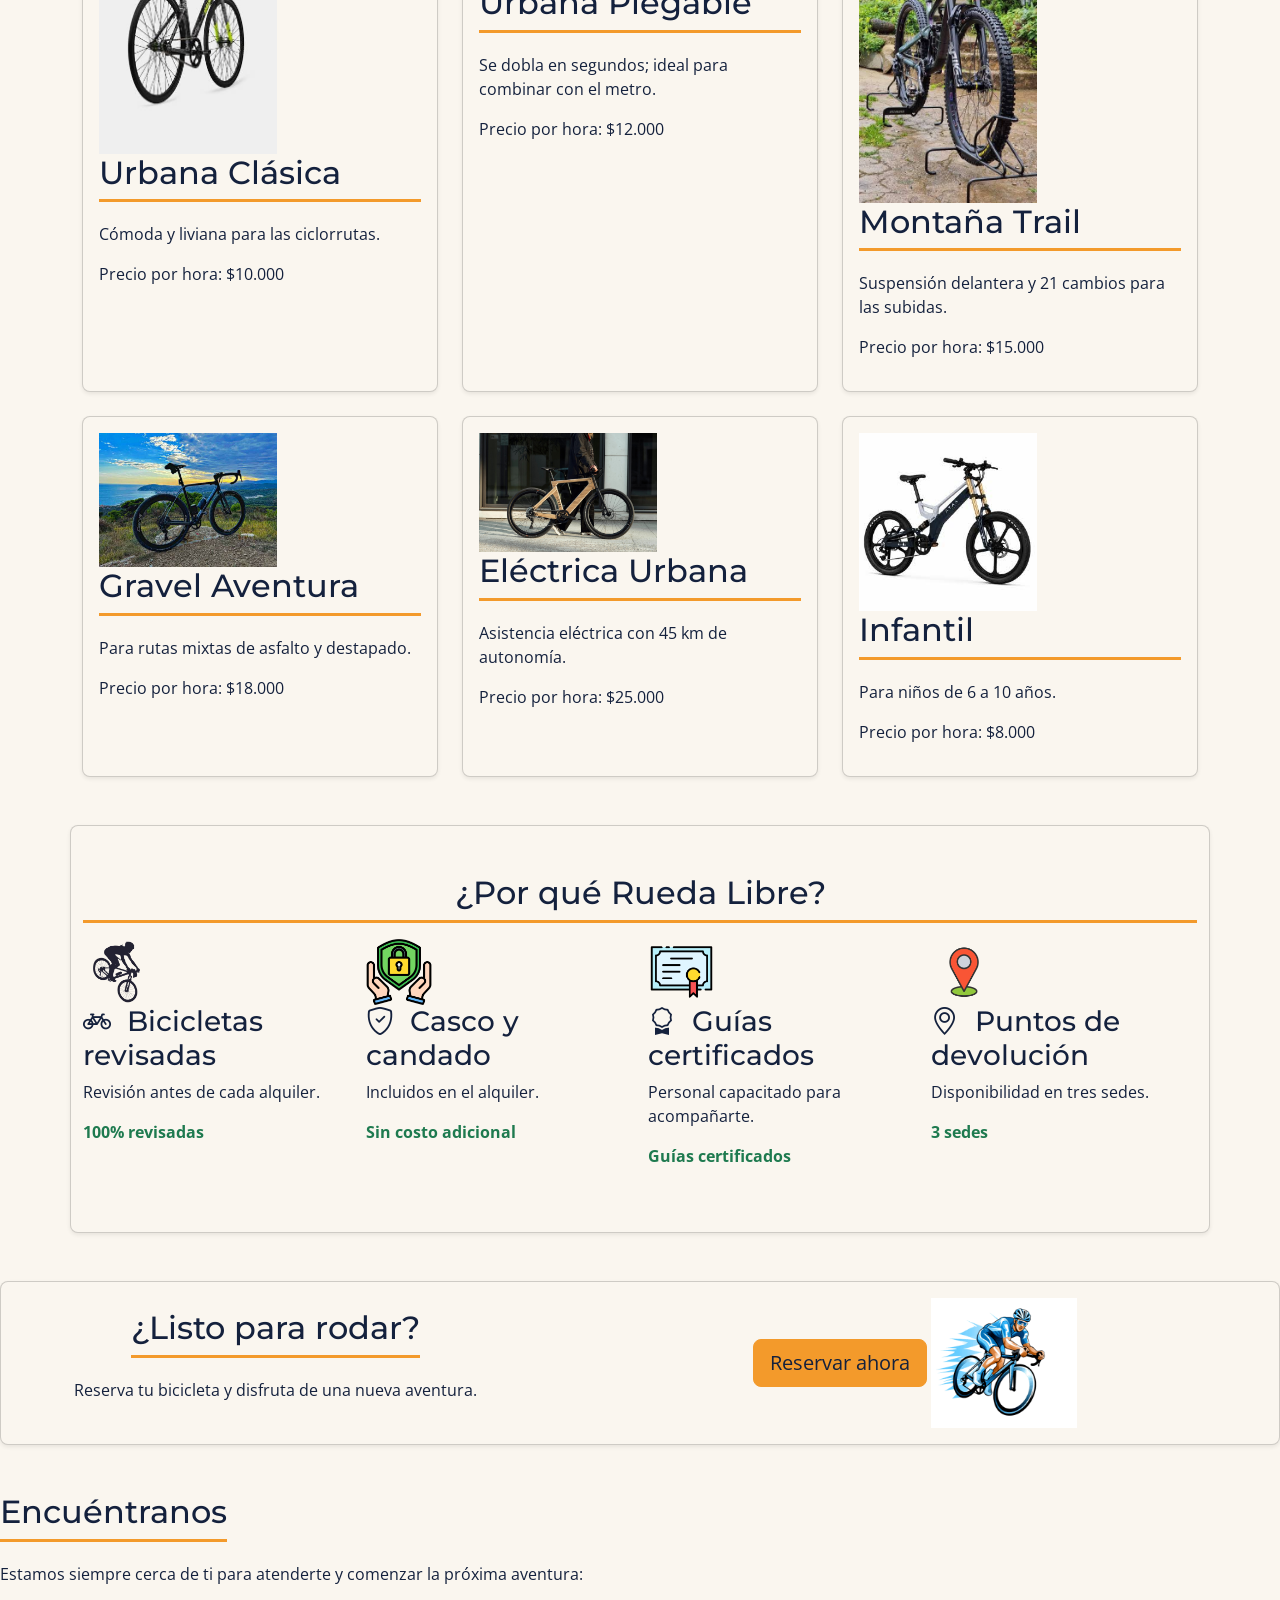
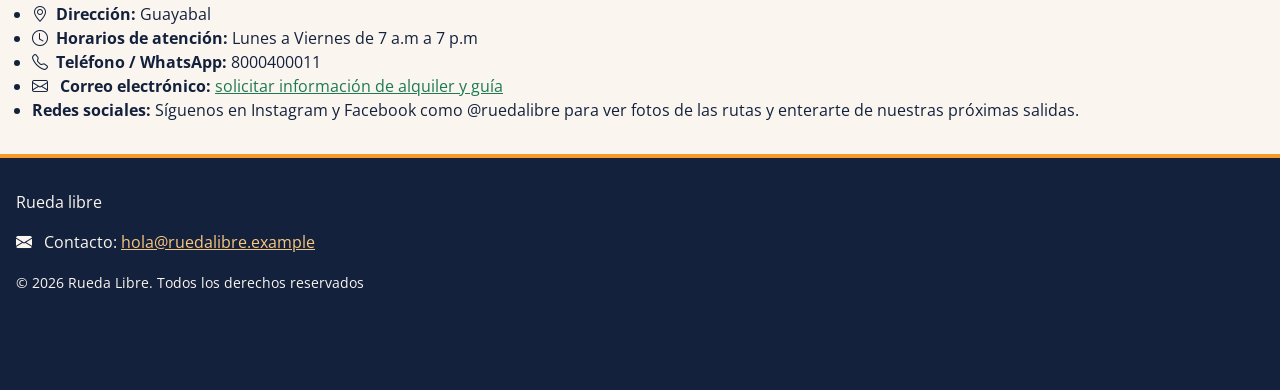
==== commit 6bbee963: "feat: personaliza identidad visual y prepara Rueda Libre v2.0" ====
--- a/index.html
+++ b/index.html
@@ -1,448 +1,298 @@
 <!DOCTYPE html>
+
 <html lang="es">
 <head>
-    <meta charset="UTF-8">
-    <meta name="viewport" content="width=device-width, initial-scale=1.0">
-    <meta name="description" content=" Alquila bicicletas y organiza recorridos guiados por la ciudad.">
-    <meta name="author" content="Juan Pablo Rodriguez">
-    <meta name="index" content="index, follow">
-    <meta name="referrer" content="strict-origin-when-cross-origin">
-
-    <!--Font Montserrat-->
-    <link rel="preconnect" href="https://fonts.googleapis.com">
-    <link rel="preconnect" href="https://fonts.gstatic.com" crossorigin>
-    <link href="https://fonts.googleapis.com/css2?family=Montserrat:ital,wght@0,100..900;1,100..900&display=swap" rel="stylesheet">
-
-    <!--Font Open Sans-->
-    <link rel="preconnect" href="https://fonts.googleapis.com">
-    <link rel="preconnect" href="https://fonts.gstatic.com" crossorigin>
-    <link href="https://fonts.googleapis.com/css2?family=Open+Sans:ital,wght@0,300..800;1,300..800&display=swap" rel="stylesheet">
-
-    <!--Bootstrap-->
-    <link href="https://cdn.jsdelivr.net/npm/bootstrap@5.3.8/dist/css/bootstrap.min.css" rel="stylesheet" integrity="sha384-sRIl4kxILFvY47J16cr9ZwB07vP4J8+LH7qKQnuqkuIAvNWLzeN8tE5YBujZqJLB" crossorigin="anonymous">
-
-    <script defer src="https://cdn.jsdelivr.net/npm/bootstrap@5.3.8/dist/js/bootstrap.bundle.min.js" integrity="sha384-FKyoEForCGlyvwx9Hj09JcYn3nv7wiPVlz7YYwJrWVcXK/BmnVDxM+D2scQbITxI" crossorigin="anonymous"></script>
-
-    <!--own css-->
-    <link rel="icon" href="./img/logo.png">
-    <link rel="stylesheet" href="./css/styles.css">
-    
-    <title>Rueda libre</title>
+<meta charset="utf-8"/>
+<meta content="width=device-width, initial-scale=1.0" name="viewport"/>
+<meta content=" Alquila bicicletas y organiza recorridos guiados por la ciudad." name="description"/>
+<meta content="Juan Pablo Rodriguez" name="author"/>
+<meta content="index, follow" name="index"/>
+<meta content="strict-origin-when-cross-origin" name="referrer"/>
+<!--Font Montserrat-->
+<link href="https://fonts.googleapis.com" rel="preconnect"/>
+<link crossorigin="" href="https://fonts.gstatic.com" rel="preconnect"/>
+<link href="https://fonts.googleapis.com/css2?family=Montserrat:ital,wght@0,100..900;1,100..900&amp;display=swap" rel="stylesheet"/>
+<!--Font Open Sans-->
+<link href="https://fonts.googleapis.com" rel="preconnect"/>
+<link crossorigin="" href="https://fonts.gstatic.com" rel="preconnect"/>
+<link href="https://fonts.googleapis.com/css2?family=Open+Sans:ital,wght@0,300..800;1,300..800&amp;display=swap" rel="stylesheet"/>
+<!--Bootstrap-->
+<link crossorigin="anonymous" href="https://cdn.jsdelivr.net/npm/bootstrap@5.3.8/dist/css/bootstrap.min.css" integrity="sha384-sRIl4kxILFvY47J16cr9ZwB07vP4J8+LH7qKQnuqkuIAvNWLzeN8tE5YBujZqJLB" rel="stylesheet"/>
+<script crossorigin="anonymous" defer="" integrity="sha384-FKyoEForCGlyvwx9Hj09JcYn3nv7wiPVlz7YYwJrWVcXK/BmnVDxM+D2scQbITxI" src="https://cdn.jsdelivr.net/npm/bootstrap@5.3.8/dist/js/bootstrap.bundle.min.js"></script>
+<!--own css-->
+<link href="./img/logo.png" rel="icon"/>
+<link href="https://cdn.jsdelivr.net/npm/bootstrap-icons@1.11.3/font/bootstrap-icons.min.css" rel="stylesheet"/><link href="./css/styles.css" rel="stylesheet"/>
+<title>Rueda libre</title>
 </head>
 <body>
-    <header>
-        <nav class="navbar navbar-expand-lg bg-body-tertiary shadow-sm" aria-label="Navegación principal">
-            <div class="container-fluid px-3 px-lg-5 d-flex justify-content-between">
-                <a class="navbar-brand d-flex align-items-center" href="index.html" aria-label="Rueda Libre, inicio">
-                    <img src="./img/logo.png" width="100" alt="Logo de Rueda Libre">
-                </a>
-
-                <button class="navbar-toggler" type="button"
-                    data-bs-toggle="collapse"
-                    data-bs-target="#menuPrincipal"
-                    aria-controls="menuPrincipal"
-                    aria-expanded="false"
-                    aria-label="Abrir o cerrar el menú de navegación">
-                    <span class="navbar-toggler-icon"></span>
-                </button>
-
-                <div class="collapse navbar-collapse menu justify-content-center" id="menuPrincipal">
-                    <ul class="navbar-nav mx-auto align-items-center text-center gap-lg-2 py-2 py-lg-0">
-                    <li class="nav-item"><a href="index.html" class="nav-link active rounded-2 px-3" aria-current="page">Inicio</a></li>
-                    <li class="nav-item"><a href="./pages/tarifas.html" class="nav-link rounded-2 px-3">Tarifas</a></li>
-                    <li class="nav-item"><a href="./pages/tarifas.html#routes" class="nav-link rounded-2 px-3">Rutas</a></li>
-                    <li class="nav-item"><a href="./pages/reservas.html" class="nav-link rounded-2 px-3">Reservas</a></li>
-                    <li class="nav-item"><a href="./pages/catalogo-bootstrap.html" class="nav-link rounded-2 px-3">Catalogo</a></li>
-                    </ul>
-                </div>
-            </div>
-        </nav>
-    </header>
-     
-     
-     
-    <main>
-    
-        <!-- Portada: distribución con container, row y columnas de Bootstrap -->
-
-        <section class="container py-5 ">
-            <div class="row align-items-center g-4 g-lg-5">
-                
-                <div class="col-12 col-lg-6">
-                    <p class="mb-2 fw-bold text-success">Muévete, explora, disfruta</p>
-                    <h1 class="display-4 fw-bold mb-3">Rueda Libre</h1>
-                    <p class="lead mb-4">Alquila tu bicicleta y descubre la ciudad y la naturaleza a tu propio ritmo.</p>
-                    
-                    <div class="d-flex flex-column flex-sm-row gap-3">
-                        <a href="./pages/reservas.html"  class="btn btn-success btn-lg">Reservar ahora</a>
-                        <a href="#flota"  class="btn btn-outline-success btn-lg">Conoce nuestra flota</a>
-                    </div>
-                </div>
-
-                <div class="col-12 col-lg-6">
-                    <img src="./img/portada.jpeg" class="img-fluid rounded-3 shadow-sm w-100 image-port" alt="Una bicicleta naranja junto a montañas y una carretera">
-                </div>
-            </div>
-        </section>
-
-        <!--Servicios-->
-
-        <section class="servicio-card">
-            <h2>Nuestros servicios</h2>
-            
-                <p>Ponemos a tu disposición una oferta completa diseñada para amantes de la aventura y la movilidad urbana:</p>
-
-                <h3>Equipamiento incluido</h3>
-
-                <p>Incluye <strong>cascos</strong> y candado, elementos reflectantes</p>
-
-                <p><strong>Bicicletas ideales</strong>para paseos urbanos, rutas recreativas o trayectos diarios. Tenemos opciones para todos los niveles.</p>
-
-                <figure>
-                    <img src="./img/bicycle.jpg" width="300" alt="Una bicicleta negra aparcada entre edificios modernos en una carretera urbana" class="img-service">
-                </figure>
-
-                <h3>Recoridos guiados</h3>
-
-                <p><strong>Descubre los mejores rincones</strong>, historias y paisajes de la mano de guías expertos que te llevarán por rutas seguras y llenas de encanto.</p>
-
-                <p><strong>Taller básico:</strong> Servicio de mantenimiento preventivo, ajustes rápidos, reparación de pinchazos y puesta a punto para que tu bicicleta siempre ruede con total seguridad.</p>
-
-                <figure>
-                    <img src="./img/route.jpeg" width="500" alt="Mapa de una ruta de ciclismo con puntos de interés marcados." class="img-service">
-                </figure>
-
-                <a target="_blank" href="https://www.bikemap.net/es/l/3674962/">Rutas y senderos</a>
-
-        </section>
-
-        <section class="servicio-card">
-            <span class="etiqueta">Nuevo</span>
-            <h2>Bicicletas eléctricas</h2>
-            <p>Pedalea con apoyo del motor para subir pendientes y recorrer más distancia sin cansarte. Disponibles para alquiler por horas o por día completo.</p>
-        </section>
-
-        <article class="rent">
-            <h2>Cómo alquilar</h2>
-
-            <ol>
-                <li><strong>Elige tu servicio:</strong> Selecciona si deseas alquilar una bicicleta, unirte a uno de nuestros recorridos guiados o utilizar nuestro taller.</li>
-
-                <li><strong>Reserva tu fecha:</strong> Contáctanos o agenda de forma directa indicando el día y la duración que prefieras.</li>
-
-                <li><strong>Personaliza tu experiencia:</strong> Te entregamos el equipo ajustado a tus necesidades y te damos las últimas recomendaciones.</li>
-
-                <li><strong>Disfruta del recorrido:</strong> ¡Súbete a la bicicleta, explora y vive la aventura al máximo! Al finalizar, solo devuélvela en nuestro punto acordado.</li>
-            </ol>
-
-            <ul>
-                <li><strong>Equipamiento incluido:</strong> Cada alquiler incluye los elementos esenciales de seguridad (como cascos y elementos reflectantes) para que disfrutes con total tranquilidad.</li>
-
-                <li><strong>Flexibilidad y tarifas accesibles:</strong> Opciones por horas, días completos o paquetes especiales adaptados a tus planes.</li>
-            </ul>
-        </article>
-
-        <a href="./pages/reservas.html" class="action" class="btn btn-success btn-lg">Reservar ahora</a>
-
-        
+<header>
+<nav aria-label="Navegación principal" class="navbar navbar-expand-lg bg-body-tertiary shadow-sm">
+<div class="container-fluid px-3 px-lg-5 d-flex justify-content-between">
+<a aria-label="Rueda Libre, inicio" class="navbar-brand d-flex align-items-center" href="index.html">
+<img alt="Logo de Rueda Libre" src="./img/logo.png" width="100"/>
+</a>
+<button aria-controls="menuPrincipal" aria-expanded="false" aria-label="Abrir o cerrar el menú de navegación" class="navbar-toggler" data-bs-target="#menuPrincipal" data-bs-toggle="collapse" type="button">
+<span class="navbar-toggler-icon"></span>
+</button>
+<div class="collapse navbar-collapse menu justify-content-center" id="menuPrincipal">
+<ul class="navbar-nav mx-auto align-items-center text-center gap-lg-2 py-2 py-lg-0">
+<li class="nav-item"><a aria-current="page" class="nav-link active rounded-2 px-3" href="index.html"><i aria-hidden="true" class="bi bi-house-door me-1"></i> Inicio</a></li>
+<li class="nav-item"><a class="nav-link rounded-2 px-3" href="./pages/tarifas.html"><i aria-hidden="true" class="bi bi-tags me-1"></i> Tarifas</a></li>
+<li class="nav-item"><a class="nav-link rounded-2 px-3" href="./pages/tarifas.html#routes"><i aria-hidden="true" class="bi bi-signpost-split me-1"></i> Rutas</a></li>
+<li class="nav-item"><a class="nav-link rounded-2 px-3" href="./pages/reservas.html"><i aria-hidden="true" class="bi bi-calendar-check me-1"></i> Reservas</a></li>
+<li class="nav-item"><a class="nav-link rounded-2 px-3" href="./pages/catalogo-bootstrap.html"><i aria-hidden="true" class="bi bi-bicycle me-1"></i> Catalogo</a></li>
+</ul>
+</div>
+</div>
+</nav>
+</header>
+<main>
+<!-- Portada: distribución con container, row y columnas de Bootstrap -->
+<section class="container py-5 portada-marca">
+<div class="row align-items-center g-4 g-lg-5">
+<div class="col-12 col-lg-6">
+<p class="mb-2 fw-bold text-success">Muévete, explora, disfruta</p>
+<h1 class="display-4 fw-bold mb-3">Rueda Libre</h1>
+<p class="lead mb-4">Alquila tu bicicleta y descubre la ciudad y la naturaleza a tu propio ritmo.</p>
+<div class="d-flex flex-column flex-sm-row gap-3">
+<a class="btn btn-naranja-pedal btn-lg" href="./pages/reservas.html">Reservar ahora</a>
+<a class="btn btn-outline-success btn-lg" href="#flota">Conoce nuestra flota</a>
+</div>
+</div>
+<div class="col-12 col-lg-6">
+<img alt="Una bicicleta naranja junto a montañas y una carretera" class="img-fluid rounded-3 shadow-sm w-100 image-port" src="./img/portada.jpeg"/>
+</div>
+</div>
+</section>
+<!--Servicios-->
+<section class="servicio-card">
+<h2 class="titulo-seccion">Nuestros servicios</h2>
+<p>Ponemos a tu disposición una oferta completa diseñada para amantes de la aventura y la movilidad urbana:</p>
+<h3>Equipamiento incluido</h3>
+<p>Incluye <strong>cascos</strong> y candado, elementos reflectantes</p>
+<p><strong>Bicicletas ideales</strong>para paseos urbanos, rutas recreativas o trayectos diarios. Tenemos opciones para todos los niveles.</p>
+<figure>
+<img alt="Una bicicleta negra aparcada entre edificios modernos en una carretera urbana" class="img-service" src="./img/bicycle.jpg" width="300"/>
+</figure>
+<h3>Recoridos guiados</h3>
+<p><strong>Descubre los mejores rincones</strong>, historias y paisajes de la mano de guías expertos que te llevarán por rutas seguras y llenas de encanto.</p>
+<p><strong>Taller básico:</strong> Servicio de mantenimiento preventivo, ajustes rápidos, reparación de pinchazos y puesta a punto para que tu bicicleta siempre ruede con total seguridad.</p>
+<figure>
+<img alt="Mapa de una ruta de ciclismo con puntos de interés marcados." class="img-service" src="./img/route.jpeg" width="500"/>
+</figure>
+<a href="https://www.bikemap.net/es/l/3674962/" target="_blank">Rutas y senderos</a>
+</section>
+<section class="servicio-card">
+<span class="etiqueta">Nuevo</span>
+<h2 class="titulo-seccion">Bicicletas eléctricas</h2>
+<p>Pedalea con apoyo del motor para subir pendientes y recorrer más distancia sin cansarte. Disponibles para alquiler por horas o por día completo.</p>
+</section>
+<article class="rent">
+<h2 class="titulo-seccion">Cómo alquilar</h2>
+<ol>
+<li><strong>Elige tu servicio:</strong> Selecciona si deseas alquilar una bicicleta, unirte a uno de nuestros recorridos guiados o utilizar nuestro taller.</li>
+<li><strong>Reserva tu fecha:</strong> Contáctanos o agenda de forma directa indicando el día y la duración que prefieras.</li>
+<li><strong>Personaliza tu experiencia:</strong> Te entregamos el equipo ajustado a tus necesidades y te damos las últimas recomendaciones.</li>
+<li><strong>Disfruta del recorrido:</strong> ¡Súbete a la bicicleta, explora y vive la aventura al máximo! Al finalizar, solo devuélvela en nuestro punto acordado.</li>
+</ol>
+<ul>
+<li><strong>Equipamiento incluido:</strong> Cada alquiler incluye los elementos esenciales de seguridad (como cascos y elementos reflectantes) para que disfrutes con total tranquilidad.</li>
+<li><strong>Flexibilidad y tarifas accesibles:</strong> Opciones por horas, días completos o paquetes especiales adaptados a tus planes.</li>
+</ul>
+</article>
+<a class="btn btn-naranja-pedal btn-lg" href="./pages/reservas.html">Reservar ahora</a>
 <!-- CARRUSEL DE PROMOCIONES -->
-        <section class="container my-5">
-
-            <h2 class="text-center mb-4">
+<section class="container my-5">
+<h2 class="text-center mb-4 titulo-seccion">
                 Promociones del mes
             </h2>
-
-            <div id="carruselPromociones"
-                class="carousel slide"
-                data-bs-ride="carousel">
-
-                <!-- Elementos del carrusel -->
-                <div class="carousel-inner">
-
-                    <!-- Promoción 1 -->
-                    <div class="carousel-item active">
-
-                        <img src="./img/two-urban.jpeg"
-                            class="img-fluid d-block w-100"
-                            alt="Promoción dos por uno en bicicletas urbanas">
-
-                        <div class="carousel-caption d-none d-md-block">
-
-                            <h5 class="bg-success">Martes 2x1</h5>
-
-                            <p class="bg-success">
+<div class="carousel slide" data-bs-ride="carousel" id="carruselPromociones">
+<!-- Elementos del carrusel -->
+<div class="carousel-inner">
+<!-- Promoción 1 -->
+<div class="carousel-item active">
+<img alt="Promoción dos por uno en bicicletas urbanas" class="img-fluid d-block w-100" src="./img/two-urban.jpeg"/>
+<div class="carousel-caption d-none d-md-block">
+<h5 class="bg-success">Martes 2x1</h5>
+<p class="bg-success">
                                 Martes 2x1 en bicicletas urbanas.
                             </p>
-
-                        </div>
-
-                    </div>
-
-                    <!-- Promoción 2 -->
-                    <div class="carousel-item">
-
-                        <img src="./img/bicycle-electric.jpeg"
-                            class="img-fluid d-block w-100"
-                            alt="Bicicleta eléctrica de promoción">
-
-                        <div class="carousel-caption d-none d-md-block">
-
-                            <h5 class="bg-success">20 % de descuento</h5>
-
-                            <p class="bg-success">
+</div>
+</div>
+<!-- Promoción 2 -->
+<div class="carousel-item">
+<img alt="Bicicleta eléctrica de promoción" class="img-fluid d-block w-100" src="./img/bicycle-electric.jpeg"/>
+<div class="carousel-caption d-none d-md-block">
+<h5 class="bg-success">20 % de descuento</h5>
+<p class="bg-success">
                                 En bicicletas eléctricas de lunes a jueves.
                             </p>
-
-                        </div>
-
-                    </div>
-
-                    <!-- Promoción 3 -->
-                    <div class="carousel-item">
-
-                        <img src="./img/group-bicycle.jpeg"
-                            class="img-fluid d-block w-100"
-                            alt="Grupo disfrutando de un recorrido guiado">
-
-                        <div class="carousel-caption d-none d-md-block">
-
-                            <h5 class="bg-success">¡Celebra tu cumpleaños!</h5>
-
-                            <p class="bg-success">
+</div>
+</div>
+<!-- Promoción 3 -->
+<div class="carousel-item">
+<img alt="Grupo disfrutando de un recorrido guiado" class="img-fluid d-block w-100" src="./img/group-bicycle.jpeg"/>
+<div class="carousel-caption d-none d-md-block">
+<h5 class="bg-success">¡Celebra tu cumpleaños!</h5>
+<p class="bg-success">
                                 Si cumples años, el recorrido guiado es gratis.
                             </p>
-
-                        </div>
-
-                    </div>
-
-                </div>
-
-                <!-- Botón anterior -->
-                <button class="carousel-control-prev"
-                        type="button"
-                        data-bs-target="#carruselPromociones"
-                        data-bs-slide="prev">
-
-                    <span class="carousel-control-prev-icon"
-                        aria-hidden="true"></span>
-
-                    <span class="visually-hidden">
+</div>
+</div>
+</div>
+<!-- Botón anterior -->
+<button class="carousel-control-prev" data-bs-slide="prev" data-bs-target="#carruselPromociones" type="button">
+<span aria-hidden="true" class="carousel-control-prev-icon"></span>
+<span class="visually-hidden">
                         Promoción anterior
                     </span>
-
-                </button>
-
-                <!-- Botón siguiente -->
-                <button class="carousel-control-next"
-                        type="button"
-                        data-bs-target="#carruselPromociones"
-                        data-bs-slide="next">
-
-                    <span class="carousel-control-next-icon"
-                        aria-hidden="true"></span>
-
-                    <span class="visually-hidden">
+</button>
+<!-- Botón siguiente -->
+<button class="carousel-control-next" data-bs-slide="next" data-bs-target="#carruselPromociones" type="button">
+<span aria-hidden="true" class="carousel-control-next-icon"></span>
+<span class="visually-hidden">
                         Promoción siguiente
                     </span>
-
-                </button>
-
-            </div>
-
-        </section>
-
-
-        <!--Flota-->
-
-        <section id="flota" class="container py-5">
-            <div class="text-center mb-4">
-                <h2 class="fw-bold">Nuestra flota</h2>
-                <p>Encuentra la bicicleta ideal para tu próxima aventura.</p>
-            </div>
-
-            <div class="row g-4">
-                <div class="col-12 col-sm-2 col-lg-3 col-xl-4">
-                    <article class="card h-100 shadow-sm p-3">
-                        <img src="../img/bicycle-urban.jpeg" alt="bicicleta urbana negra con verde" width="178" class="img-fluid object-fit-cover">
-
-                        <h2>Urbana Clásica</h2>
-
-                        <p>Cómoda y liviana para las ciclorrutas.</p>
-
-                        <p>Precio por hora: $10.000</p>
-                    </article>
-                </div>
-
-                <div class="col-12 col-sm-2 col-lg-3 col-xl-4">
-                <article class="card h-100 shadow-sm p-3">
-                        <img src="../img/bicycle-pleglable.jpeg" alt="bicicleta urbana pleglable con negro y verde" width="178" class="img-fluid object-fit-cover">
-
-                        <h2>Urbana Plegable</h2>
-
-                        <p>Se dobla en segundos; ideal para combinar con el metro.</p>
-
-                        <p>Precio por hora: $12.000</p>
-                    </article>
-                </div>
-
-                <div class="col-12 col-sm-2 col-lg-3 col-xl-4">
-                    <article class="card h-100 shadow-sm p-3">
-                        <img src="../img/bicycle-mountain.jpeg" alt="Bicicleta negra para montaña" width="178" class="img-fluid object-fit-cover">
-
-                        <h2>Montaña Trail</h2>
-
-                        <p>Suspensión delantera y 21 cambios para las subidas.</p>
-
-                        <p>Precio por hora: $15.000</p>
-                    </article>
-                </div>
-
-                <div class="col-12 col-sm-2 col-lg-3 col-xl-4">
-                    <article class="card h-100 shadow-sm p-3">
-                        <img src="../img/bicycle-gravel-aventura.jpeg" alt="Bicicleta negra" width="178" class="img-fluid object-fit-cover">
-
-                        <h2>Gravel Aventura</h2>
-
-                        <p>Para rutas mixtas de asfalto y destapado.</p>
-
-                        <p>Precio por hora:  $18.000</p>
-                    </article>
-                </div>
-
-                <div class="col-12 col-sm-2 col-lg-3 col-xl-4">
-                    <article class="card h-100 shadow-sm p-3">
-                        <img src="../img/bicycle-electric.jpeg" alt="Bicicleta electrica con llantas negra, color madera" width="178" class="img-fluid object-fit-cover">
-
-                        <h2>Eléctrica Urbana</h2>
-
-                        <p>Asistencia eléctrica con 45 km de autonomía.</p>
-
-                        <p>Precio por hora: $25.000</p>
-                    </article>
-                </div>
-
-                <div class="col-12 col-sm-2 col-lg-3 col-xl-4">
-                    <article class="card h-100 shadow-sm p-3">
-                        <img src="../img/bicycle-boys.jpeg" alt="Bicicleta negra con suspension dorada" width="178" class="img-fluid object-fit-cover">
-
-                        <h2>Infantil</h2>
-
-                        <p>Para niños de 6 a 10 años.</p>
-
-                        <p>Precio por hora: $8.000</p>
-                    </article>
-                </div>
-            </div>
-        </section>
-
-        <!--Beneficios-->
-        <section class="container card shadow-sm py-5">
-            <h2 class="text-center mb-3">¿Por qué Rueda Libre?</h2>
-
-            <div class="row g-3">
-
-                <div class="col-12 col-md-6 col-lg-3 text-start">
-                    <article>
-                        <img src="../img/icon-bicycle.webp" alt="Bicicleta negra con llantas gruesas especializadas para montaña" class="img-fluid w-25">
-
-                        <h3>Bicicletas revisadas</h3>
-                        <p>Revisión antes de cada alquiler.</p>
-                        <p class="text-success fw-bold">100% revisadas</p>
-                    </article>
-                </div>
-
-                <div class="col-12 col-md-6 col-lg-3 text-start">
-                    <article>
-                        <img src="../img/sure.png" alt="Icono de seguridad" class="img-fluid w-25">
-
-                        <h3>Casco y candado</h3>
-                        <p>Incluidos en el alquiler.</p>
-                        <p class="text-success fw-bold">Sin costo adicional</p>
-                    </article>
-                
-                </div>
-
-                <div class="col-12 col-md-6 col-lg-3 text-start">
-
-                    <article>
-                        <img src="../img/certificate.png" alt="Icono de certificado" class="img-fluid w-25">
-
-                        <h3>Guías certificados</h3>
-                        <p>Personal capacitado para acompañarte.</p>
-                        <p class="text-success fw-bold">Guías certificados</p>
-                    </article>
-                
-                </div>
-                
-                <div class="col-12 col-md-6 col-lg-3 text-start">
-                    <article>
-                        <img src="../img/ubication.png" alt="Icono de ubicación rojo con verde" class="img-fluid w-25">
-
-                        <h3>Puntos de devolución</h3>
-                        <p>Disponibilidad en tres sedes.</p>
-                        <p class="text-success fw-bold">3 sedes</p>
-                    </article>
-
-                </div>
-            </div>
-
-        </section>
-
-        <!--Franja llamada a la acción-->
-
-        <section class="text-center my-5 card py-3 shadow-sm">
-            <div class="d-flex flex-column flex-md-row justify-content-around align-items-center">
-                <div>
-                    <h2>¿Listo para rodar?</h2>
-                    <p>Reserva tu bicicleta y disfruta de una nueva aventura.</p>
-                </div>
-            
-                <div>
-                    <a href="reservas.html" class="d-inline-block text-decoration-none bg-success text-white px-2 py-3 rounded-3 border border-primary border-2">Reservar ahora</a>
-
-                    <img src="../img/cyclist.png" alt="Ciclista con uniforme azul y una bicicleta azul con blanco" class="img-fluid w-25 d-none d-md-inline-block">
-                </div>
-            </div>
-        </section>
-
-        <!--Encuéntranos-->
-
-        <section class="mettings">
-              <h2 id="mettings">Encuéntranos</h2>
-              
-              <p>Estamos siempre cerca de ti para atenderte y comenzar la próxima aventura:</p>
-
-              <ul>
-                <li><strong>Dirección:</strong> Guayabal</li>
-
-                <li><strong>Horarios de atención:</strong> Lunes a Viernes de 7 a.m a 7 p.m</li>
-
-                <li><strong>Teléfono / WhatsApp:</strong> 8000400011</li>
-
-                <li>
-                    <strong>Correo electrónico:</strong>
-                    <a href="mailto:hola@ruedalibre.example">
+</button>
+</div>
+</section>
+<!--Flota-->
+<section class="container py-5" id="flota">
+<div class="text-center mb-4">
+<h2 class="fw-bold titulo-seccion">Nuestra flota</h2>
+<p>Encuentra la bicicleta ideal para tu próxima aventura.</p>
+</div>
+<div class="row g-4">
+<div class="col-12 col-xl-4 col-sm-6 col-lg-4">
+<article class="card h-100 shadow-sm p-3">
+<img alt="bicicleta urbana negra con verde" class="img-fluid object-fit-cover" src="../img/bicycle-urban.jpeg" width="178"/>
+<h2 class="titulo-seccion">Urbana Clásica</h2>
+<p>Cómoda y liviana para las ciclorrutas.</p>
+<p>Precio por hora: $10.000</p>
+</article>
+</div>
+<div class="col-12 col-xl-4 col-sm-6 col-lg-4">
+<article class="card h-100 shadow-sm p-3">
+<img alt="bicicleta urbana pleglable con negro y verde" class="img-fluid object-fit-cover" src="../img/bicycle-pleglable.jpeg" width="178"/>
+<h2 class="titulo-seccion">Urbana Plegable</h2>
+<p>Se dobla en segundos; ideal para combinar con el metro.</p>
+<p>Precio por hora: $12.000</p>
+</article>
+</div>
+<div class="col-12 col-xl-4 col-sm-6 col-lg-4">
+<article class="card h-100 shadow-sm p-3">
+<img alt="Bicicleta negra para montaña" class="img-fluid object-fit-cover" src="../img/bicycle-mountain.jpeg" width="178"/>
+<h2 class="titulo-seccion">Montaña Trail</h2>
+<p>Suspensión delantera y 21 cambios para las subidas.</p>
+<p>Precio por hora: $15.000</p>
+</article>
+</div>
+<div class="col-12 col-xl-4 col-sm-6 col-lg-4">
+<article class="card h-100 shadow-sm p-3">
+<img alt="Bicicleta negra" class="img-fluid object-fit-cover" src="../img/bicycle-gravel-aventura.jpeg" width="178"/>
+<h2 class="titulo-seccion">Gravel Aventura</h2>
+<p>Para rutas mixtas de asfalto y destapado.</p>
+<p>Precio por hora:  $18.000</p>
+</article>
+</div>
+<div class="col-12 col-xl-4 col-sm-6 col-lg-4">
+<article class="card h-100 shadow-sm p-3">
+<img alt="Bicicleta electrica con llantas negra, color madera" class="img-fluid object-fit-cover" src="../img/bicycle-electric.jpeg" width="178"/>
+<h2 class="titulo-seccion">Eléctrica Urbana</h2>
+<p>Asistencia eléctrica con 45 km de autonomía.</p>
+<p>Precio por hora: $25.000</p>
+</article>
+</div>
+<div class="col-12 col-xl-4 col-sm-6 col-lg-4">
+<article class="card h-100 shadow-sm p-3">
+<img alt="Bicicleta negra con suspension dorada" class="img-fluid object-fit-cover" src="../img/bicycle-boys.jpeg" width="178"/>
+<h2 class="titulo-seccion">Infantil</h2>
+<p>Para niños de 6 a 10 años.</p>
+<p>Precio por hora: $8.000</p>
+</article>
+</div>
+</div>
+</section>
+<!--Beneficios-->
+<section class="container card shadow-sm py-5">
+<h2 class="text-center mb-3 titulo-seccion">¿Por qué Rueda Libre?</h2>
+<div class="row g-3">
+<div class="col-12 col-md-6 col-lg-3 text-start">
+<article>
+<img alt="Bicicleta negra con llantas gruesas especializadas para montaña" class="img-fluid w-25" src="../img/icon-bicycle.webp"/>
+<h3><i aria-hidden="true" class="bi bi-bicycle me-2"></i> Bicicletas revisadas</h3>
+<p>Revisión antes de cada alquiler.</p>
+<p class="text-success fw-bold">100% revisadas</p>
+</article>
+</div>
+<div class="col-12 col-md-6 col-lg-3 text-start">
+<article>
+<img alt="Icono de seguridad" class="img-fluid w-25" src="../img/sure.png"/>
+<h3><i aria-hidden="true" class="bi bi-shield-check me-2"></i> Casco y candado</h3>
+<p>Incluidos en el alquiler.</p>
+<p class="text-success fw-bold">Sin costo adicional</p>
+</article>
+</div>
+<div class="col-12 col-md-6 col-lg-3 text-start">
+<article>
+<img alt="Icono de certificado" class="img-fluid w-25" src="../img/certificate.png"/>
+<h3><i aria-hidden="true" class="bi bi-award me-2"></i> Guías certificados</h3>
+<p>Personal capacitado para acompañarte.</p>
+<p class="text-success fw-bold">Guías certificados</p>
+</article>
+</div>
+<div class="col-12 col-md-6 col-lg-3 text-start">
+<article>
+<img alt="Icono de ubicación rojo con verde" class="img-fluid w-25" src="../img/ubication.png"/>
+<h3><i aria-hidden="true" class="bi bi-geo-alt me-2"></i> Puntos de devolución</h3>
+<p>Disponibilidad en tres sedes.</p>
+<p class="text-success fw-bold">3 sedes</p>
+</article>
+</div>
+</div>
+</section>
+<!--Franja llamada a la acción-->
+<section class="text-center my-5 card py-3 shadow-sm">
+<div class="d-flex flex-column flex-md-row justify-content-around align-items-center">
+<div>
+<h2 class="titulo-seccion">¿Listo para rodar?</h2>
+<p>Reserva tu bicicleta y disfruta de una nueva aventura.</p>
+</div>
+<div>
+<a class="btn btn-naranja-pedal btn-lg" href="./pages/reservas.html">Reservar ahora</a>
+<img alt="Ciclista con uniforme azul y una bicicleta azul con blanco" class="img-fluid w-25 d-none d-md-inline-block" src="../img/cyclist.png"/>
+</div>
+</div>
+</section>
+<!--Encuéntranos-->
+<section class="mettings">
+<h2 class="titulo-seccion" id="mettings">Encuéntranos</h2>
+<p>Estamos siempre cerca de ti para atenderte y comenzar la próxima aventura:</p>
+<ul>
+<li><i aria-hidden="true" class="bi bi-geo-alt me-2"></i><strong>Dirección:</strong> Guayabal</li>
+<li><i aria-hidden="true" class="bi bi-clock me-2"></i><strong>Horarios de atención:</strong> Lunes a Viernes de 7 a.m a 7 p.m</li>
+<li><i aria-hidden="true" class="bi bi-telephone me-2"></i><strong>Teléfono / WhatsApp:</strong> 8000400011</li>
+<li><i aria-hidden="true" class="bi bi-envelope me-2"></i>
+<strong>Correo electrónico:</strong>
+<a href="mailto:hola@ruedalibre.example">
                     solicitar información de alquiler y guía
-                    </a>   
-                </li>
-                
-                <li><strong>Redes sociales:</strong> Síguenos en Instagram y Facebook como @ruedalibre para ver fotos de las rutas y enterarte de nuestras próximas salidas.</li>
-              </ul>
-        </section>
-    </main>
-
-    <footer>
-        <div>
-            <p>Rueda libre</p>
-            <p>
+                    </a>
+</li>
+<li><strong>Redes sociales:</strong> Síguenos en Instagram y Facebook como @ruedalibre para ver fotos de las rutas y enterarte de nuestras próximas salidas.</li>
+</ul>
+</section>
+</main>
+<footer class="pie-marca">
+<div>
+<p>Rueda libre</p>
+<p><i aria-hidden="true" class="bi bi-envelope-fill me-2"></i>
                 Contacto: <a href="mailto:hola@ruedalibre.example">hola@ruedalibre.example</a>
-            </p>
-            <p>
-                <small>&copy; <span>2026</span> Rueda Libre. Todos los derechos reservados</small>
-            </p>
-        </div>
-    </footer>
-    <a href="https://wa.me/573000000000" target="_blank" rel="noopener" class="whatsapp">WhatsApp</a>
+</p>
+<p>
+<small>© <span>2026</span> Rueda Libre. Todos los derechos reservados</small>
+</p>
+</div>
+</footer>
+<a aria-label="Contactar a Rueda Libre por WhatsApp" class="whatsapp" href="https://wa.me/573000000000" rel="noopener" target="_blank"><i aria-hidden="true" class="bi bi-whatsapp"></i> WhatsApp</a>
 </body>
 </html>
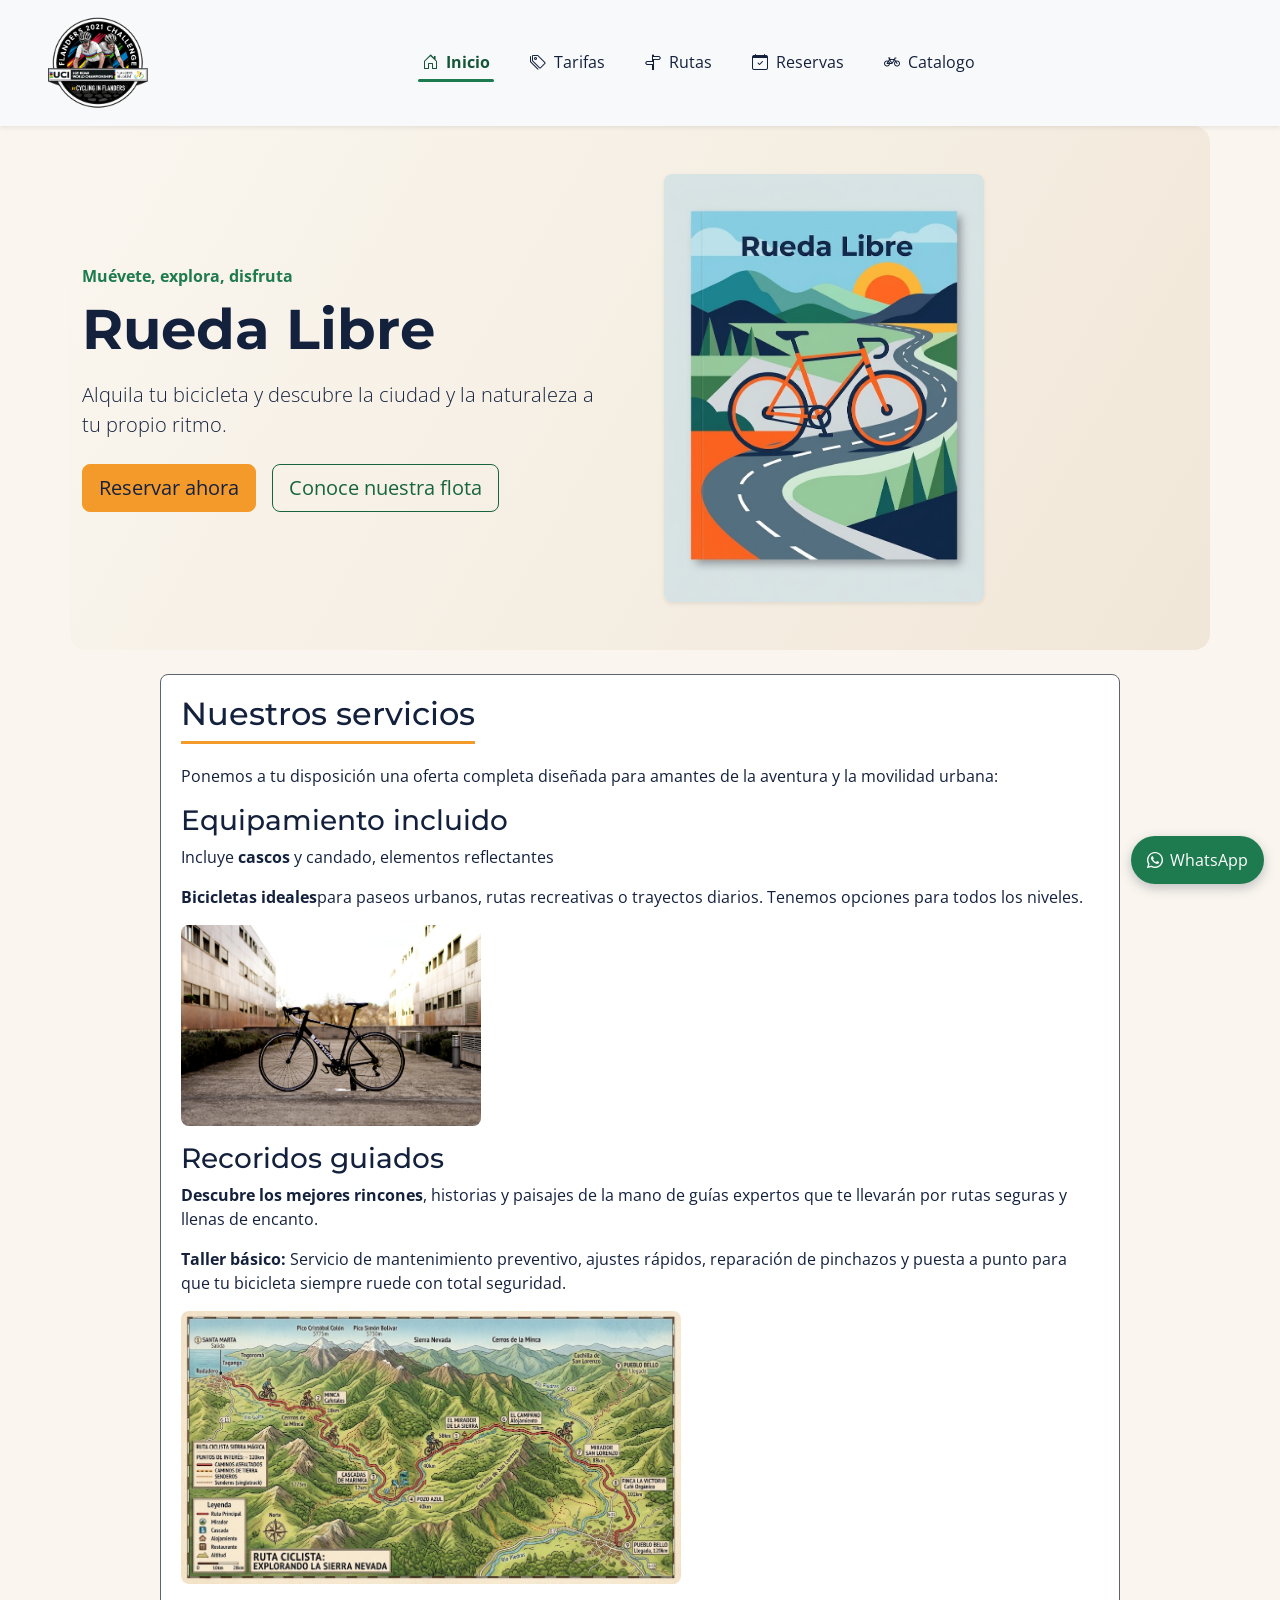
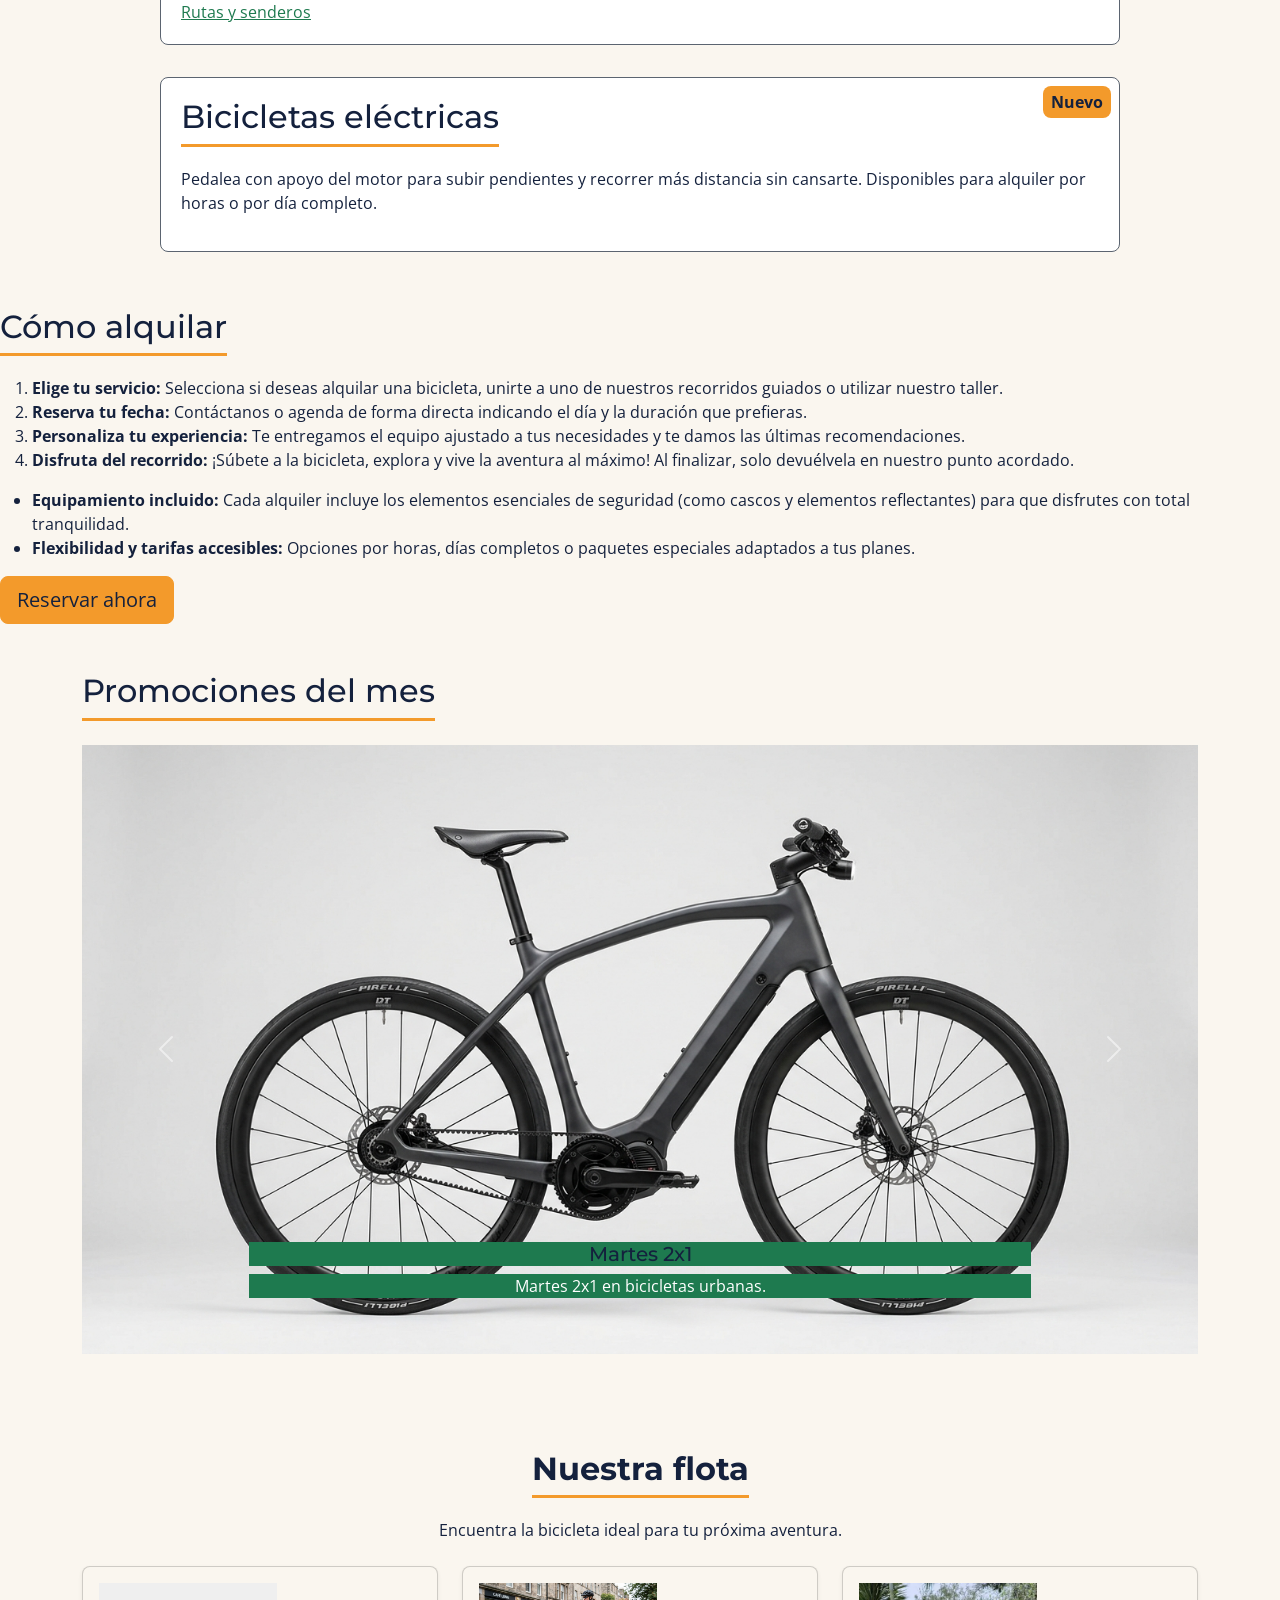
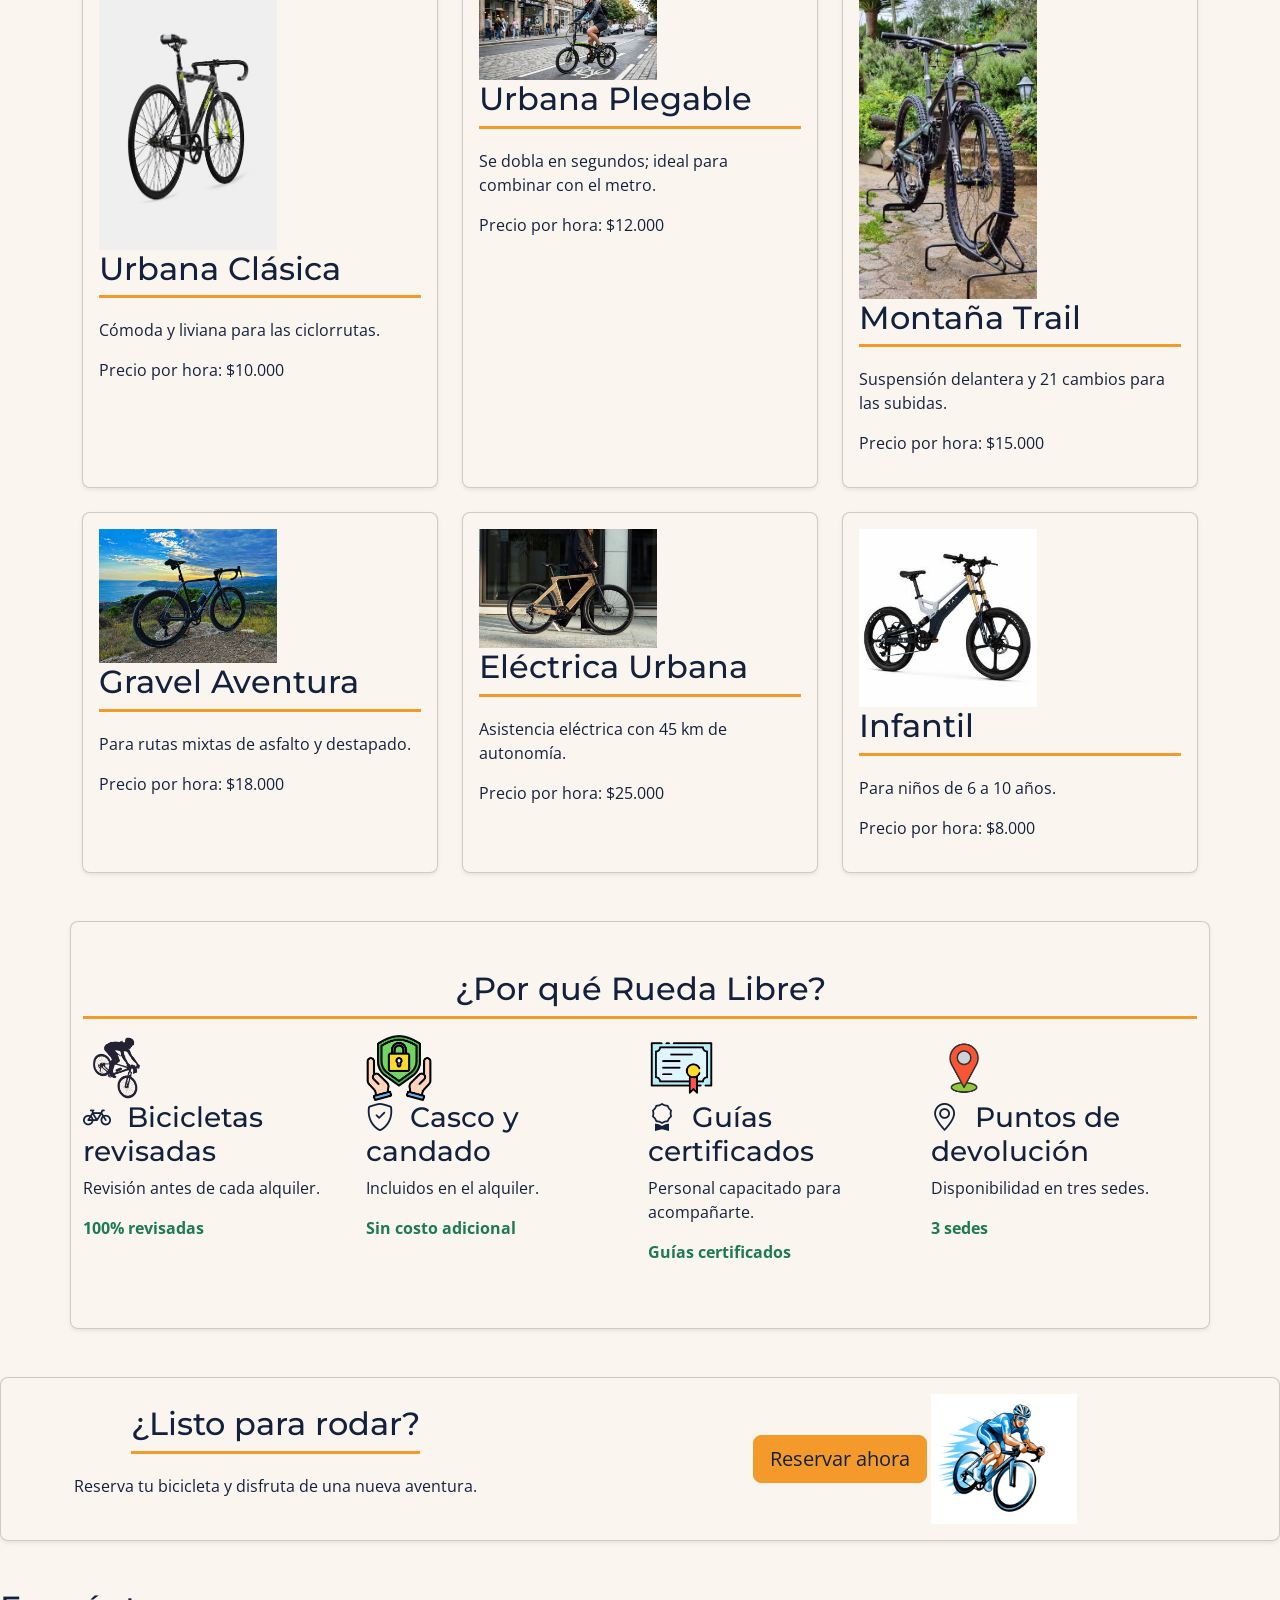
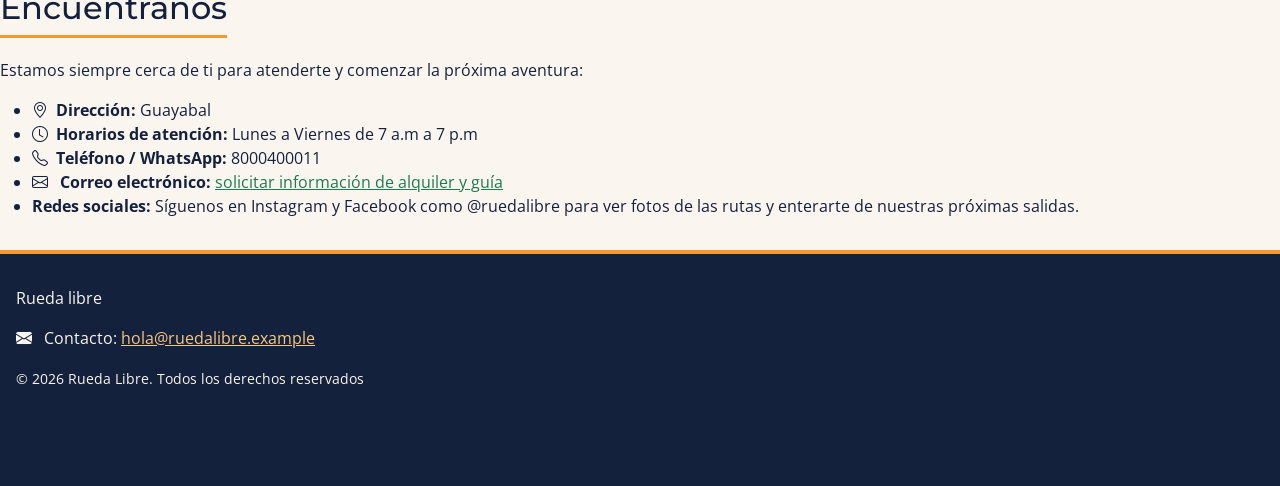
==== commit 4a64c0fb: "fix: limita el ancho de la sección de servicios" ====
--- a/index.html
+++ b/index.html
@@ -64,7 +64,8 @@
 </div>
 </div>
 </section>
-<!--Servicios-->
+<!--Servicios: tarjetas centradas y limitadas al ancho de lectura-->
+<section class="container-fluid py-4" id="servicios">
 <section class="servicio-card">
 <h2 class="titulo-seccion">Nuestros servicios</h2>
 <p>Ponemos a tu disposición una oferta completa diseñada para amantes de la aventura y la movilidad urbana:</p>
@@ -80,12 +81,13 @@
 <figure>
 <img alt="Mapa de una ruta de ciclismo con puntos de interés marcados." class="img-service" src="./img/route.jpeg" width="500"/>
 </figure>
-<a href="https://www.bikemap.net/es/l/3674962/" target="_blank">Rutas y senderos</a>
+<a href="https://www.bikemap.net/es/l/3674962/" target="_blank" rel="noopener noreferrer">Rutas y senderos</a>
 </section>
 <section class="servicio-card">
 <span class="etiqueta">Nuevo</span>
 <h2 class="titulo-seccion">Bicicletas eléctricas</h2>
 <p>Pedalea con apoyo del motor para subir pendientes y recorrer más distancia sin cansarte. Disponibles para alquiler por horas o por día completo.</p>
+</section>
 </section>
 <article class="rent">
 <h2 class="titulo-seccion">Cómo alquilar</h2>
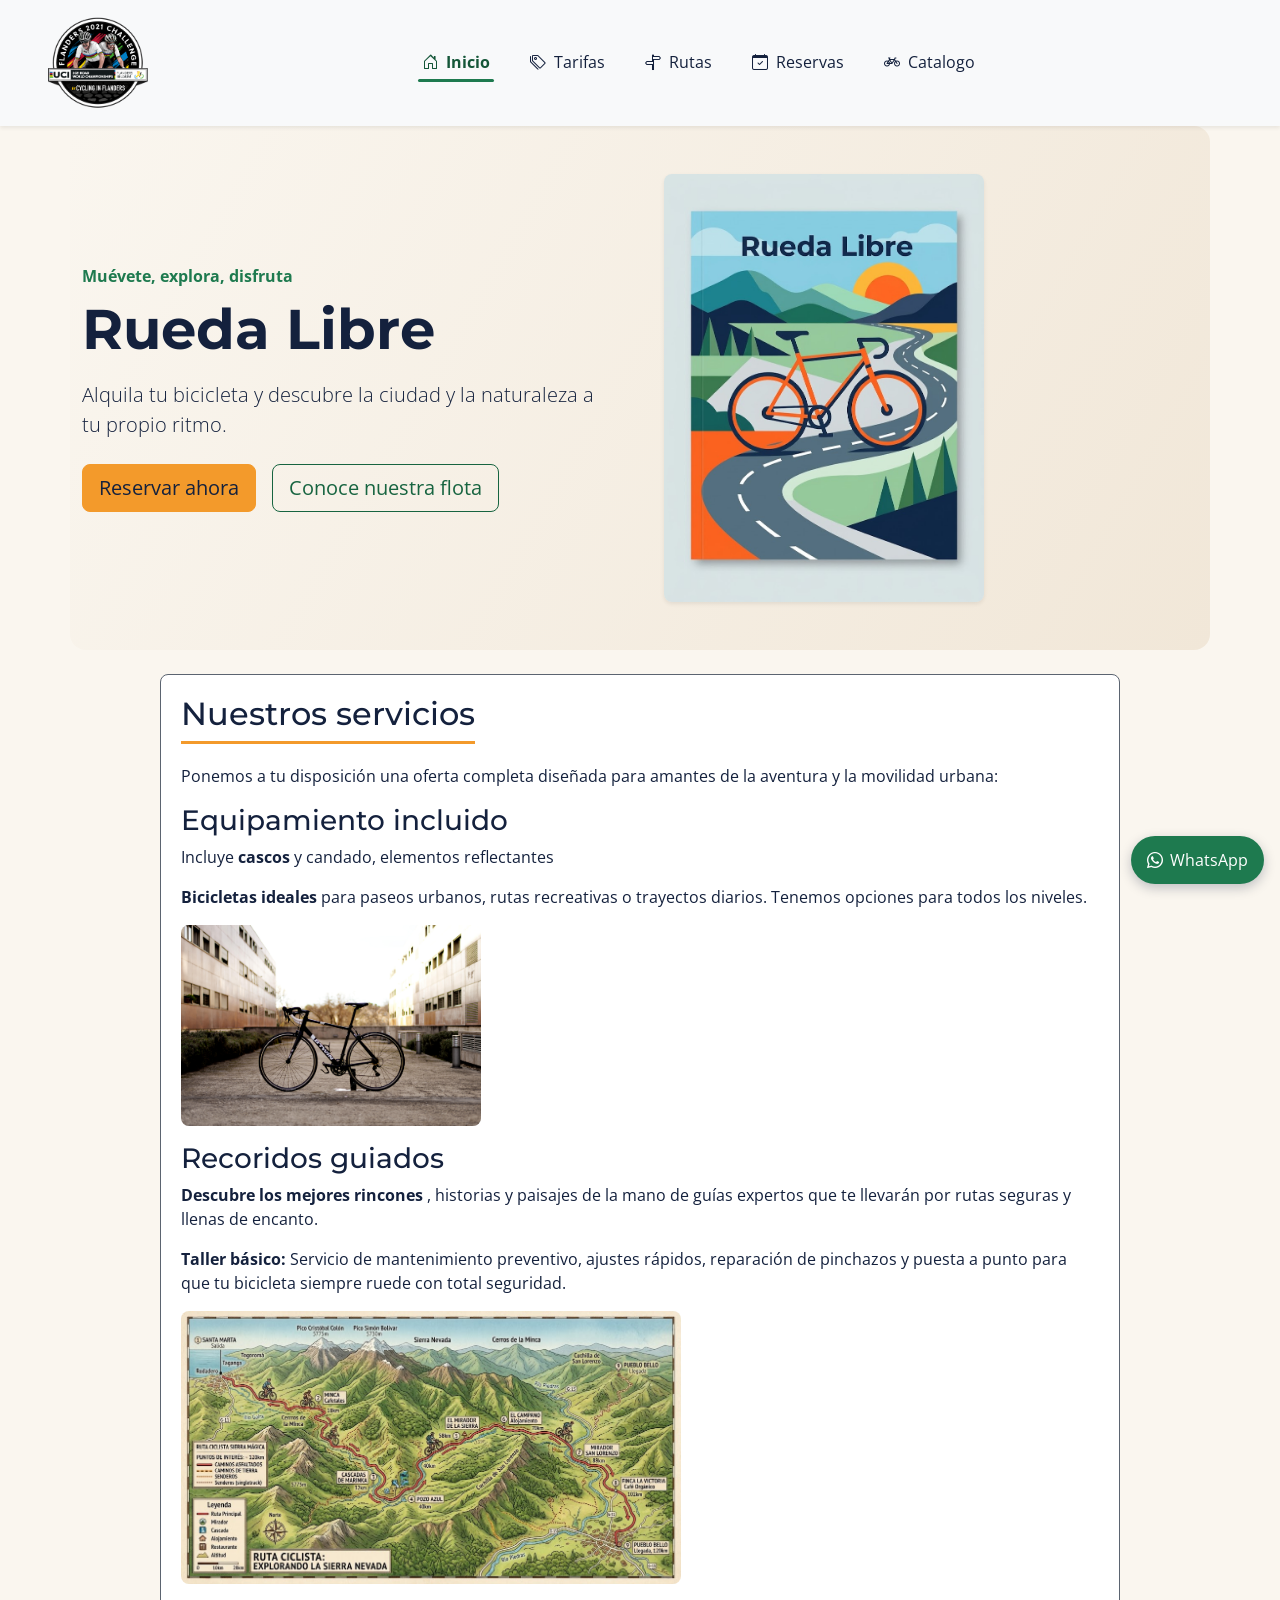
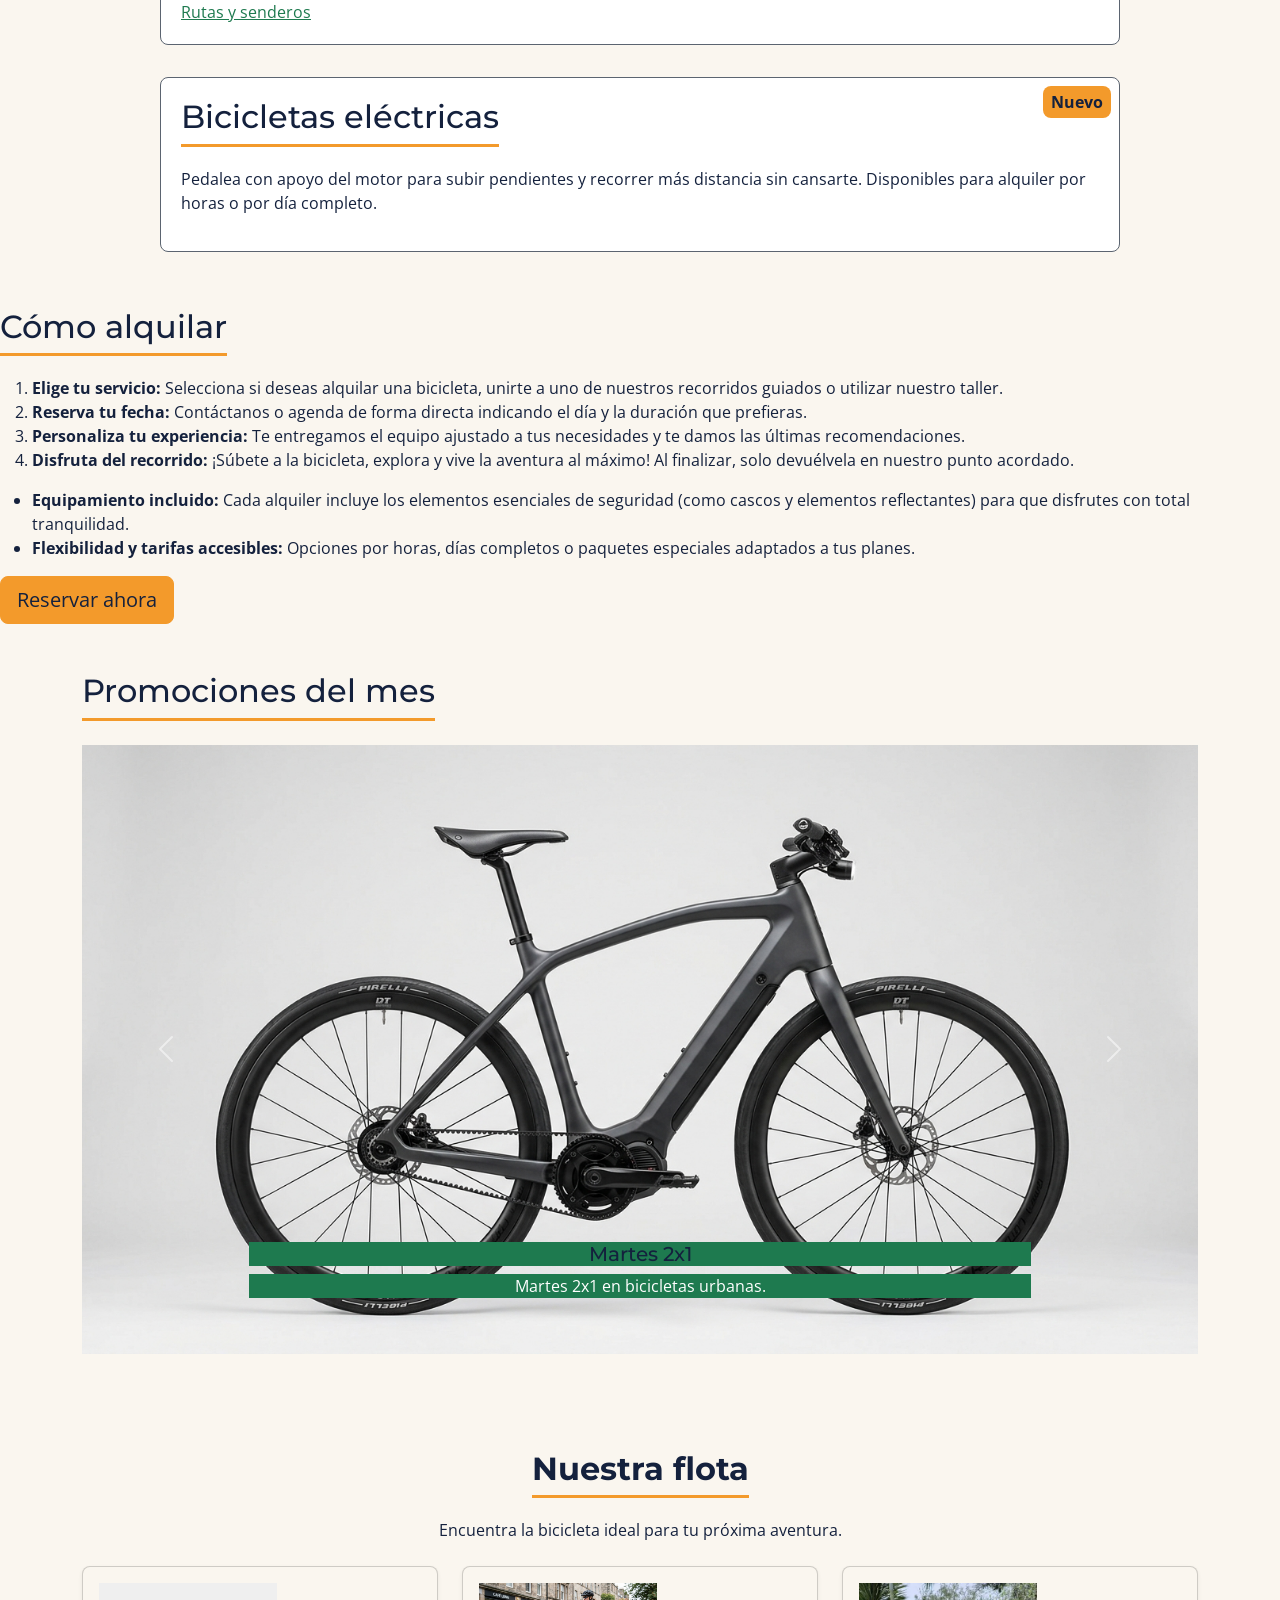
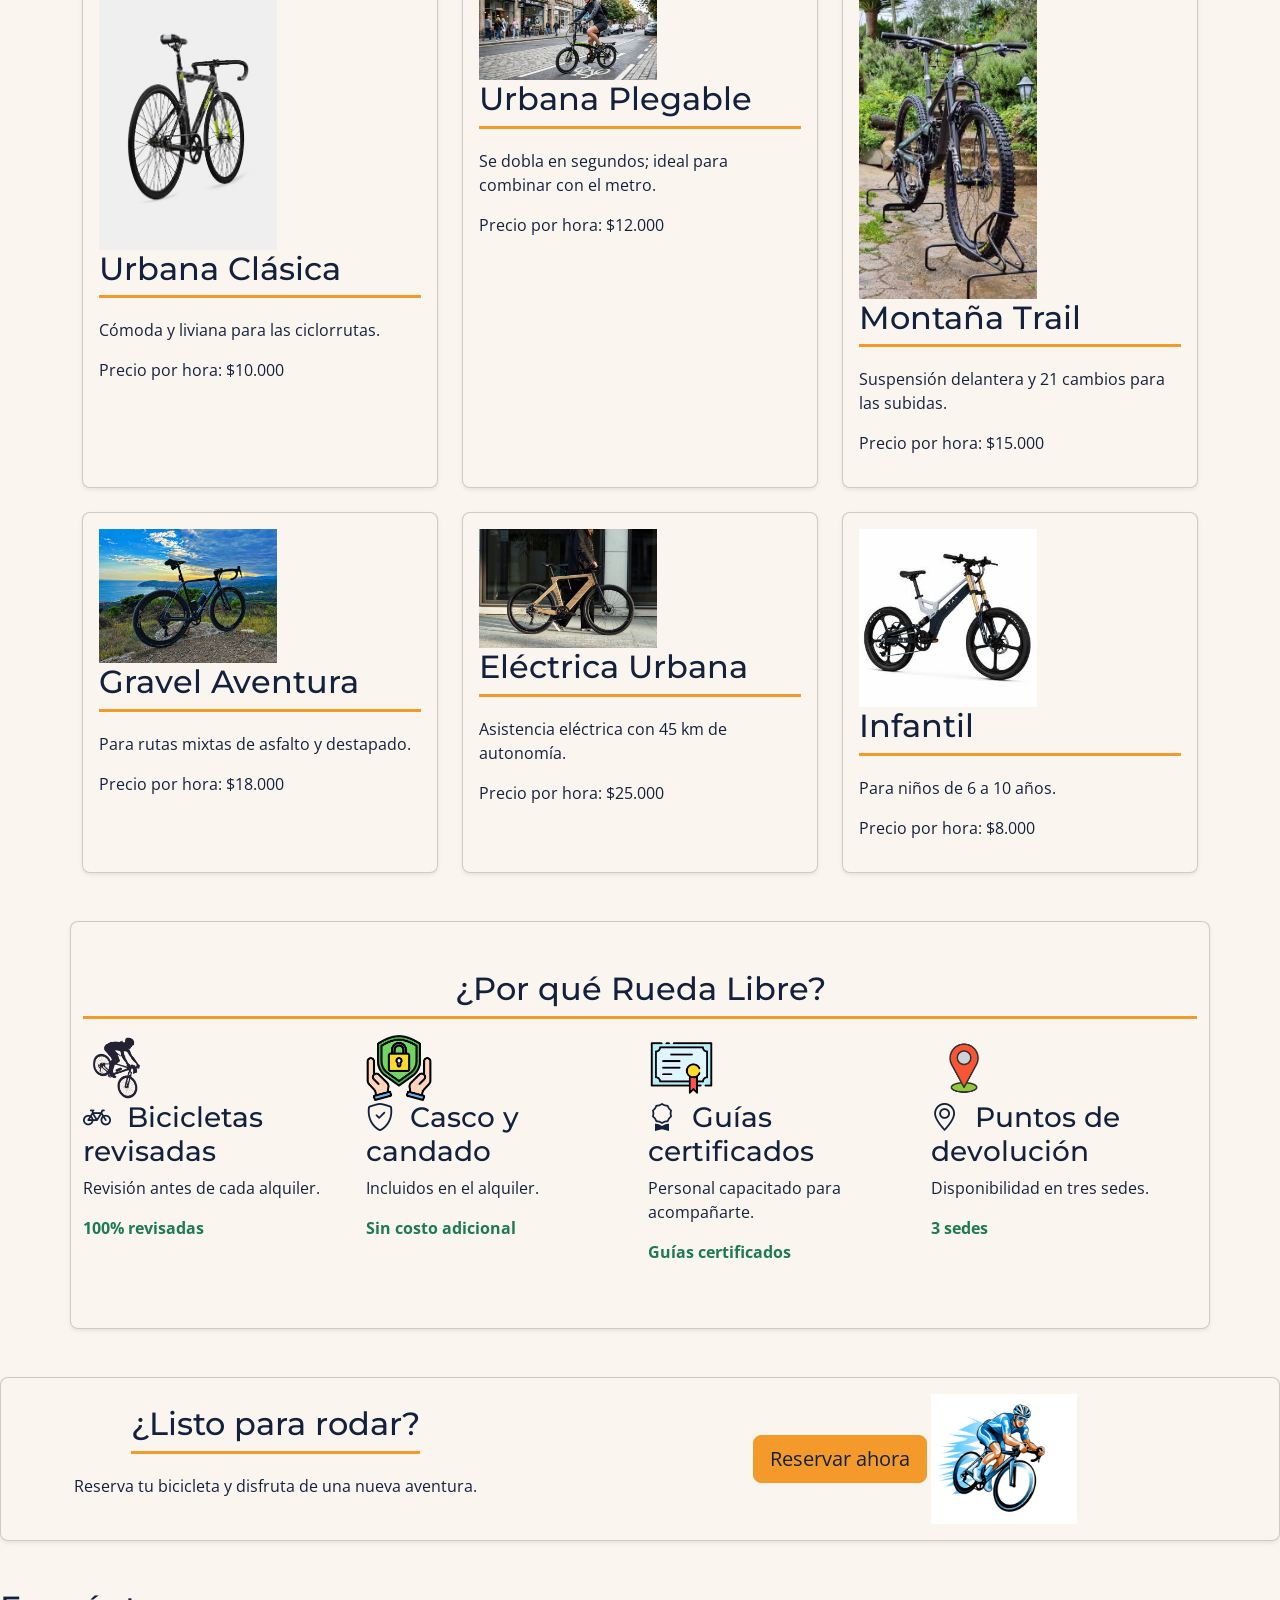
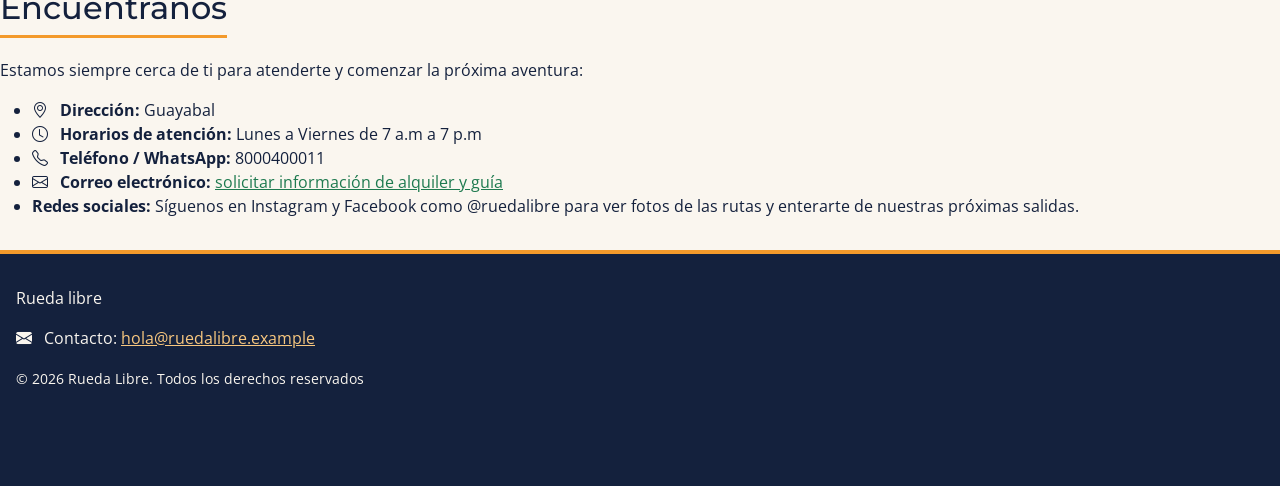
==== commit ffc7cb10: "style: organiza sangria y formato de archivos HTML" ====
--- a/index.html
+++ b/index.html
@@ -1,300 +1,554 @@
 <!DOCTYPE html>
-
 <html lang="es">
-<head>
-<meta charset="utf-8"/>
-<meta content="width=device-width, initial-scale=1.0" name="viewport"/>
-<meta content=" Alquila bicicletas y organiza recorridos guiados por la ciudad." name="description"/>
-<meta content="Juan Pablo Rodriguez" name="author"/>
-<meta content="index, follow" name="index"/>
-<meta content="strict-origin-when-cross-origin" name="referrer"/>
-<!--Font Montserrat-->
-<link href="https://fonts.googleapis.com" rel="preconnect"/>
-<link crossorigin="" href="https://fonts.gstatic.com" rel="preconnect"/>
-<link href="https://fonts.googleapis.com/css2?family=Montserrat:ital,wght@0,100..900;1,100..900&amp;display=swap" rel="stylesheet"/>
-<!--Font Open Sans-->
-<link href="https://fonts.googleapis.com" rel="preconnect"/>
-<link crossorigin="" href="https://fonts.gstatic.com" rel="preconnect"/>
-<link href="https://fonts.googleapis.com/css2?family=Open+Sans:ital,wght@0,300..800;1,300..800&amp;display=swap" rel="stylesheet"/>
-<!--Bootstrap-->
-<link crossorigin="anonymous" href="https://cdn.jsdelivr.net/npm/bootstrap@5.3.8/dist/css/bootstrap.min.css" integrity="sha384-sRIl4kxILFvY47J16cr9ZwB07vP4J8+LH7qKQnuqkuIAvNWLzeN8tE5YBujZqJLB" rel="stylesheet"/>
-<script crossorigin="anonymous" defer="" integrity="sha384-FKyoEForCGlyvwx9Hj09JcYn3nv7wiPVlz7YYwJrWVcXK/BmnVDxM+D2scQbITxI" src="https://cdn.jsdelivr.net/npm/bootstrap@5.3.8/dist/js/bootstrap.bundle.min.js"></script>
-<!--own css-->
-<link href="./img/logo.png" rel="icon"/>
-<link href="https://cdn.jsdelivr.net/npm/bootstrap-icons@1.11.3/font/bootstrap-icons.min.css" rel="stylesheet"/><link href="./css/styles.css" rel="stylesheet"/>
-<title>Rueda libre</title>
-</head>
-<body>
-<header>
-<nav aria-label="Navegación principal" class="navbar navbar-expand-lg bg-body-tertiary shadow-sm">
-<div class="container-fluid px-3 px-lg-5 d-flex justify-content-between">
-<a aria-label="Rueda Libre, inicio" class="navbar-brand d-flex align-items-center" href="index.html">
-<img alt="Logo de Rueda Libre" src="./img/logo.png" width="100"/>
-</a>
-<button aria-controls="menuPrincipal" aria-expanded="false" aria-label="Abrir o cerrar el menú de navegación" class="navbar-toggler" data-bs-target="#menuPrincipal" data-bs-toggle="collapse" type="button">
-<span class="navbar-toggler-icon"></span>
-</button>
-<div class="collapse navbar-collapse menu justify-content-center" id="menuPrincipal">
-<ul class="navbar-nav mx-auto align-items-center text-center gap-lg-2 py-2 py-lg-0">
-<li class="nav-item"><a aria-current="page" class="nav-link active rounded-2 px-3" href="index.html"><i aria-hidden="true" class="bi bi-house-door me-1"></i> Inicio</a></li>
-<li class="nav-item"><a class="nav-link rounded-2 px-3" href="./pages/tarifas.html"><i aria-hidden="true" class="bi bi-tags me-1"></i> Tarifas</a></li>
-<li class="nav-item"><a class="nav-link rounded-2 px-3" href="./pages/tarifas.html#routes"><i aria-hidden="true" class="bi bi-signpost-split me-1"></i> Rutas</a></li>
-<li class="nav-item"><a class="nav-link rounded-2 px-3" href="./pages/reservas.html"><i aria-hidden="true" class="bi bi-calendar-check me-1"></i> Reservas</a></li>
-<li class="nav-item"><a class="nav-link rounded-2 px-3" href="./pages/catalogo-bootstrap.html"><i aria-hidden="true" class="bi bi-bicycle me-1"></i> Catalogo</a></li>
-</ul>
-</div>
-</div>
-</nav>
-</header>
-<main>
-<!-- Portada: distribución con container, row y columnas de Bootstrap -->
-<section class="container py-5 portada-marca">
-<div class="row align-items-center g-4 g-lg-5">
-<div class="col-12 col-lg-6">
-<p class="mb-2 fw-bold text-success">Muévete, explora, disfruta</p>
-<h1 class="display-4 fw-bold mb-3">Rueda Libre</h1>
-<p class="lead mb-4">Alquila tu bicicleta y descubre la ciudad y la naturaleza a tu propio ritmo.</p>
-<div class="d-flex flex-column flex-sm-row gap-3">
-<a class="btn btn-naranja-pedal btn-lg" href="./pages/reservas.html">Reservar ahora</a>
-<a class="btn btn-outline-success btn-lg" href="#flota">Conoce nuestra flota</a>
-</div>
-</div>
-<div class="col-12 col-lg-6">
-<img alt="Una bicicleta naranja junto a montañas y una carretera" class="img-fluid rounded-3 shadow-sm w-100 image-port" src="./img/portada.jpeg"/>
-</div>
-</div>
-</section>
-<!--Servicios: tarjetas centradas y limitadas al ancho de lectura-->
-<section class="container-fluid py-4" id="servicios">
-<section class="servicio-card">
-<h2 class="titulo-seccion">Nuestros servicios</h2>
-<p>Ponemos a tu disposición una oferta completa diseñada para amantes de la aventura y la movilidad urbana:</p>
-<h3>Equipamiento incluido</h3>
-<p>Incluye <strong>cascos</strong> y candado, elementos reflectantes</p>
-<p><strong>Bicicletas ideales</strong>para paseos urbanos, rutas recreativas o trayectos diarios. Tenemos opciones para todos los niveles.</p>
-<figure>
-<img alt="Una bicicleta negra aparcada entre edificios modernos en una carretera urbana" class="img-service" src="./img/bicycle.jpg" width="300"/>
-</figure>
-<h3>Recoridos guiados</h3>
-<p><strong>Descubre los mejores rincones</strong>, historias y paisajes de la mano de guías expertos que te llevarán por rutas seguras y llenas de encanto.</p>
-<p><strong>Taller básico:</strong> Servicio de mantenimiento preventivo, ajustes rápidos, reparación de pinchazos y puesta a punto para que tu bicicleta siempre ruede con total seguridad.</p>
-<figure>
-<img alt="Mapa de una ruta de ciclismo con puntos de interés marcados." class="img-service" src="./img/route.jpeg" width="500"/>
-</figure>
-<a href="https://www.bikemap.net/es/l/3674962/" target="_blank" rel="noopener noreferrer">Rutas y senderos</a>
-</section>
-<section class="servicio-card">
-<span class="etiqueta">Nuevo</span>
-<h2 class="titulo-seccion">Bicicletas eléctricas</h2>
-<p>Pedalea con apoyo del motor para subir pendientes y recorrer más distancia sin cansarte. Disponibles para alquiler por horas o por día completo.</p>
-</section>
-</section>
-<article class="rent">
-<h2 class="titulo-seccion">Cómo alquilar</h2>
-<ol>
-<li><strong>Elige tu servicio:</strong> Selecciona si deseas alquilar una bicicleta, unirte a uno de nuestros recorridos guiados o utilizar nuestro taller.</li>
-<li><strong>Reserva tu fecha:</strong> Contáctanos o agenda de forma directa indicando el día y la duración que prefieras.</li>
-<li><strong>Personaliza tu experiencia:</strong> Te entregamos el equipo ajustado a tus necesidades y te damos las últimas recomendaciones.</li>
-<li><strong>Disfruta del recorrido:</strong> ¡Súbete a la bicicleta, explora y vive la aventura al máximo! Al finalizar, solo devuélvela en nuestro punto acordado.</li>
-</ol>
-<ul>
-<li><strong>Equipamiento incluido:</strong> Cada alquiler incluye los elementos esenciales de seguridad (como cascos y elementos reflectantes) para que disfrutes con total tranquilidad.</li>
-<li><strong>Flexibilidad y tarifas accesibles:</strong> Opciones por horas, días completos o paquetes especiales adaptados a tus planes.</li>
-</ul>
-</article>
-<a class="btn btn-naranja-pedal btn-lg" href="./pages/reservas.html">Reservar ahora</a>
-<!-- CARRUSEL DE PROMOCIONES -->
-<section class="container my-5">
-<h2 class="text-center mb-4 titulo-seccion">
-                Promociones del mes
-            </h2>
-<div class="carousel slide" data-bs-ride="carousel" id="carruselPromociones">
-<!-- Elementos del carrusel -->
-<div class="carousel-inner">
-<!-- Promoción 1 -->
-<div class="carousel-item active">
-<img alt="Promoción dos por uno en bicicletas urbanas" class="img-fluid d-block w-100" src="./img/two-urban.jpeg"/>
-<div class="carousel-caption d-none d-md-block">
-<h5 class="bg-success">Martes 2x1</h5>
-<p class="bg-success">
-                                Martes 2x1 en bicicletas urbanas.
-                            </p>
-</div>
-</div>
-<!-- Promoción 2 -->
-<div class="carousel-item">
-<img alt="Bicicleta eléctrica de promoción" class="img-fluid d-block w-100" src="./img/bicycle-electric.jpeg"/>
-<div class="carousel-caption d-none d-md-block">
-<h5 class="bg-success">20 % de descuento</h5>
-<p class="bg-success">
-                                En bicicletas eléctricas de lunes a jueves.
-                            </p>
-</div>
-</div>
-<!-- Promoción 3 -->
-<div class="carousel-item">
-<img alt="Grupo disfrutando de un recorrido guiado" class="img-fluid d-block w-100" src="./img/group-bicycle.jpeg"/>
-<div class="carousel-caption d-none d-md-block">
-<h5 class="bg-success">¡Celebra tu cumpleaños!</h5>
-<p class="bg-success">
-                                Si cumples años, el recorrido guiado es gratis.
-                            </p>
-</div>
-</div>
-</div>
-<!-- Botón anterior -->
-<button class="carousel-control-prev" data-bs-slide="prev" data-bs-target="#carruselPromociones" type="button">
-<span aria-hidden="true" class="carousel-control-prev-icon"></span>
-<span class="visually-hidden">
-                        Promoción anterior
+    <head>
+        <meta charset="utf-8"/>
+        <meta content="width=device-width, initial-scale=1.0" name="viewport"/>
+        <meta content=" Alquila bicicletas y organiza recorridos guiados por la ciudad." name="description"/>
+        <meta content="Juan Pablo Rodriguez" name="author"/>
+        <meta content="index, follow" name="index"/>
+        <meta content="strict-origin-when-cross-origin" name="referrer"/>
+        <!--Font Montserrat-->
+        <link href="https://fonts.googleapis.com" rel="preconnect"/>
+        <link crossorigin="" href="https://fonts.gstatic.com" rel="preconnect"/>
+        <link href="https://fonts.googleapis.com/css2?family=Montserrat:ital,wght@0,100..900;1,100..900&amp;display=swap" rel="stylesheet"/>
+        <!--Font Open Sans-->
+        <link href="https://fonts.googleapis.com" rel="preconnect"/>
+        <link crossorigin="" href="https://fonts.gstatic.com" rel="preconnect"/>
+        <link href="https://fonts.googleapis.com/css2?family=Open+Sans:ital,wght@0,300..800;1,300..800&amp;display=swap" rel="stylesheet"/>
+        <!--Bootstrap-->
+        <link crossorigin="anonymous" href="https://cdn.jsdelivr.net/npm/bootstrap@5.3.8/dist/css/bootstrap.min.css" integrity="sha384-sRIl4kxILFvY47J16cr9ZwB07vP4J8+LH7qKQnuqkuIAvNWLzeN8tE5YBujZqJLB" rel="stylesheet"/>
+        <script crossorigin="anonymous" defer="" integrity="sha384-FKyoEForCGlyvwx9Hj09JcYn3nv7wiPVlz7YYwJrWVcXK/BmnVDxM+D2scQbITxI" src="https://cdn.jsdelivr.net/npm/bootstrap@5.3.8/dist/js/bootstrap.bundle.min.js">
+        </script>
+        <!--own css-->
+        <link href="./img/logo.png" rel="icon"/>
+        <link href="https://cdn.jsdelivr.net/npm/bootstrap-icons@1.11.3/font/bootstrap-icons.min.css" rel="stylesheet"/>
+        <link href="./css/styles.css" rel="stylesheet"/>
+        <title>
+            Rueda libre
+        </title>
+    </head>
+    <body>
+        <header>
+            <nav aria-label="Navegaci&oacute;n principal" class="navbar navbar-expand-lg bg-body-tertiary shadow-sm">
+                <div class="container-fluid px-3 px-lg-5 d-flex justify-content-between">
+                    <a aria-label="Rueda Libre, inicio" class="navbar-brand d-flex align-items-center" href="index.html">
+                        <img alt="Logo de Rueda Libre" src="./img/logo.png" width="100"/>
+                    </a>
+                    <button aria-controls="menuPrincipal" aria-expanded="false" aria-label="Abrir o cerrar el men&uacute; de navegaci&oacute;n" class="navbar-toggler" data-bs-target="#menuPrincipal" data-bs-toggle="collapse" type="button">
+                        <span class="navbar-toggler-icon">
+                        </span>
+                    </button>
+                    <div class="collapse navbar-collapse menu justify-content-center" id="menuPrincipal">
+                        <ul class="navbar-nav mx-auto align-items-center text-center gap-lg-2 py-2 py-lg-0">
+                            <li class="nav-item">
+                                <a aria-current="page" class="nav-link active rounded-2 px-3" href="index.html">
+                                    <i aria-hidden="true" class="bi bi-house-door me-1">
+                                    </i>
+                                    Inicio
+                                </a>
+                            </li>
+                            <li class="nav-item">
+                                <a class="nav-link rounded-2 px-3" href="./pages/tarifas.html">
+                                    <i aria-hidden="true" class="bi bi-tags me-1">
+                                    </i>
+                                    Tarifas
+                                </a>
+                            </li>
+                            <li class="nav-item">
+                                <a class="nav-link rounded-2 px-3" href="./pages/tarifas.html#routes">
+                                    <i aria-hidden="true" class="bi bi-signpost-split me-1">
+                                    </i>
+                                    Rutas
+                                </a>
+                            </li>
+                            <li class="nav-item">
+                                <a class="nav-link rounded-2 px-3" href="./pages/reservas.html">
+                                    <i aria-hidden="true" class="bi bi-calendar-check me-1">
+                                    </i>
+                                    Reservas
+                                </a>
+                            </li>
+                            <li class="nav-item">
+                                <a class="nav-link rounded-2 px-3" href="./pages/catalogo-bootstrap.html">
+                                    <i aria-hidden="true" class="bi bi-bicycle me-1">
+                                    </i>
+                                    Catalogo
+                                </a>
+                            </li>
+                        </ul>
+                    </div>
+                </div>
+            </nav>
+        </header>
+        <main>
+            <!-- Portada: distribución con container, row y columnas de Bootstrap -->
+            <section class="container py-5 portada-marca">
+                <div class="row align-items-center g-4 g-lg-5">
+                    <div class="col-12 col-lg-6">
+                        <p class="mb-2 fw-bold text-success">
+                            Mu&eacute;vete, explora, disfruta
+                        </p>
+                        <h1 class="display-4 fw-bold mb-3">
+                            Rueda Libre
+                        </h1>
+                        <p class="lead mb-4">
+                            Alquila tu bicicleta y descubre la ciudad y la naturaleza a tu propio ritmo.
+                        </p>
+                        <div class="d-flex flex-column flex-sm-row gap-3">
+                            <a class="btn btn-naranja-pedal btn-lg" href="./pages/reservas.html">
+                                Reservar ahora
+                            </a>
+                            <a class="btn btn-outline-success btn-lg" href="#flota">
+                                Conoce nuestra flota
+                            </a>
+                        </div>
+                    </div>
+                    <div class="col-12 col-lg-6">
+                        <img alt="Una bicicleta naranja junto a monta&ntilde;as y una carretera" class="img-fluid rounded-3 shadow-sm w-100 image-port" src="./img/portada.jpeg"/>
+                    </div>
+                </div>
+            </section>
+            <!--Servicios: tarjetas centradas y limitadas al ancho de lectura-->
+            <section class="container-fluid py-4" id="servicios">
+                <section class="servicio-card">
+                    <h2 class="titulo-seccion">
+                        Nuestros servicios
+                    </h2>
+                    <p>
+                        Ponemos a tu disposici&oacute;n una oferta completa dise&ntilde;ada para amantes de la aventura y la movilidad urbana:
+                    </p>
+                    <h3>
+                        Equipamiento incluido
+                    </h3>
+                    <p>
+                        Incluye
+                        <strong>
+                            cascos
+                        </strong>
+                        y candado, elementos reflectantes
+                    </p>
+                    <p>
+                        <strong>
+                            Bicicletas ideales
+                        </strong>
+                        para paseos urbanos, rutas recreativas o trayectos diarios. Tenemos opciones para todos los niveles.
+                    </p>
+                    <figure>
+                        <img alt="Una bicicleta negra aparcada entre edificios modernos en una carretera urbana" class="img-service" src="./img/bicycle.jpg" width="300"/>
+                    </figure>
+                    <h3>
+                        Recoridos guiados
+                    </h3>
+                    <p>
+                        <strong>
+                            Descubre los mejores rincones
+                        </strong>
+                        , historias y paisajes de la mano de gu&iacute;as expertos que te llevar&aacute;n por rutas seguras y llenas de encanto.
+                    </p>
+                    <p>
+                        <strong>
+                            Taller b&aacute;sico:
+                        </strong>
+                        Servicio de mantenimiento preventivo, ajustes r&aacute;pidos, reparaci&oacute;n de pinchazos y puesta a punto para que tu bicicleta siempre ruede con total seguridad.
+                    </p>
+                    <figure>
+                        <img alt="Mapa de una ruta de ciclismo con puntos de inter&eacute;s marcados." class="img-service" src="./img/route.jpeg" width="500"/>
+                    </figure>
+                    <a href="https://www.bikemap.net/es/l/3674962/" rel="noopener noreferrer" target="_blank">
+                        Rutas y senderos
+                    </a>
+                </section>
+                <section class="servicio-card">
+                    <span class="etiqueta">
+                        Nuevo
                     </span>
-</button>
-<!-- Botón siguiente -->
-<button class="carousel-control-next" data-bs-slide="next" data-bs-target="#carruselPromociones" type="button">
-<span aria-hidden="true" class="carousel-control-next-icon"></span>
-<span class="visually-hidden">
-                        Promoción siguiente
-                    </span>
-</button>
-</div>
-</section>
-<!--Flota-->
-<section class="container py-5" id="flota">
-<div class="text-center mb-4">
-<h2 class="fw-bold titulo-seccion">Nuestra flota</h2>
-<p>Encuentra la bicicleta ideal para tu próxima aventura.</p>
-</div>
-<div class="row g-4">
-<div class="col-12 col-xl-4 col-sm-6 col-lg-4">
-<article class="card h-100 shadow-sm p-3">
-<img alt="bicicleta urbana negra con verde" class="img-fluid object-fit-cover" src="../img/bicycle-urban.jpeg" width="178"/>
-<h2 class="titulo-seccion">Urbana Clásica</h2>
-<p>Cómoda y liviana para las ciclorrutas.</p>
-<p>Precio por hora: $10.000</p>
-</article>
-</div>
-<div class="col-12 col-xl-4 col-sm-6 col-lg-4">
-<article class="card h-100 shadow-sm p-3">
-<img alt="bicicleta urbana pleglable con negro y verde" class="img-fluid object-fit-cover" src="../img/bicycle-pleglable.jpeg" width="178"/>
-<h2 class="titulo-seccion">Urbana Plegable</h2>
-<p>Se dobla en segundos; ideal para combinar con el metro.</p>
-<p>Precio por hora: $12.000</p>
-</article>
-</div>
-<div class="col-12 col-xl-4 col-sm-6 col-lg-4">
-<article class="card h-100 shadow-sm p-3">
-<img alt="Bicicleta negra para montaña" class="img-fluid object-fit-cover" src="../img/bicycle-mountain.jpeg" width="178"/>
-<h2 class="titulo-seccion">Montaña Trail</h2>
-<p>Suspensión delantera y 21 cambios para las subidas.</p>
-<p>Precio por hora: $15.000</p>
-</article>
-</div>
-<div class="col-12 col-xl-4 col-sm-6 col-lg-4">
-<article class="card h-100 shadow-sm p-3">
-<img alt="Bicicleta negra" class="img-fluid object-fit-cover" src="../img/bicycle-gravel-aventura.jpeg" width="178"/>
-<h2 class="titulo-seccion">Gravel Aventura</h2>
-<p>Para rutas mixtas de asfalto y destapado.</p>
-<p>Precio por hora:  $18.000</p>
-</article>
-</div>
-<div class="col-12 col-xl-4 col-sm-6 col-lg-4">
-<article class="card h-100 shadow-sm p-3">
-<img alt="Bicicleta electrica con llantas negra, color madera" class="img-fluid object-fit-cover" src="../img/bicycle-electric.jpeg" width="178"/>
-<h2 class="titulo-seccion">Eléctrica Urbana</h2>
-<p>Asistencia eléctrica con 45 km de autonomía.</p>
-<p>Precio por hora: $25.000</p>
-</article>
-</div>
-<div class="col-12 col-xl-4 col-sm-6 col-lg-4">
-<article class="card h-100 shadow-sm p-3">
-<img alt="Bicicleta negra con suspension dorada" class="img-fluid object-fit-cover" src="../img/bicycle-boys.jpeg" width="178"/>
-<h2 class="titulo-seccion">Infantil</h2>
-<p>Para niños de 6 a 10 años.</p>
-<p>Precio por hora: $8.000</p>
-</article>
-</div>
-</div>
-</section>
-<!--Beneficios-->
-<section class="container card shadow-sm py-5">
-<h2 class="text-center mb-3 titulo-seccion">¿Por qué Rueda Libre?</h2>
-<div class="row g-3">
-<div class="col-12 col-md-6 col-lg-3 text-start">
-<article>
-<img alt="Bicicleta negra con llantas gruesas especializadas para montaña" class="img-fluid w-25" src="../img/icon-bicycle.webp"/>
-<h3><i aria-hidden="true" class="bi bi-bicycle me-2"></i> Bicicletas revisadas</h3>
-<p>Revisión antes de cada alquiler.</p>
-<p class="text-success fw-bold">100% revisadas</p>
-</article>
-</div>
-<div class="col-12 col-md-6 col-lg-3 text-start">
-<article>
-<img alt="Icono de seguridad" class="img-fluid w-25" src="../img/sure.png"/>
-<h3><i aria-hidden="true" class="bi bi-shield-check me-2"></i> Casco y candado</h3>
-<p>Incluidos en el alquiler.</p>
-<p class="text-success fw-bold">Sin costo adicional</p>
-</article>
-</div>
-<div class="col-12 col-md-6 col-lg-3 text-start">
-<article>
-<img alt="Icono de certificado" class="img-fluid w-25" src="../img/certificate.png"/>
-<h3><i aria-hidden="true" class="bi bi-award me-2"></i> Guías certificados</h3>
-<p>Personal capacitado para acompañarte.</p>
-<p class="text-success fw-bold">Guías certificados</p>
-</article>
-</div>
-<div class="col-12 col-md-6 col-lg-3 text-start">
-<article>
-<img alt="Icono de ubicación rojo con verde" class="img-fluid w-25" src="../img/ubication.png"/>
-<h3><i aria-hidden="true" class="bi bi-geo-alt me-2"></i> Puntos de devolución</h3>
-<p>Disponibilidad en tres sedes.</p>
-<p class="text-success fw-bold">3 sedes</p>
-</article>
-</div>
-</div>
-</section>
-<!--Franja llamada a la acción-->
-<section class="text-center my-5 card py-3 shadow-sm">
-<div class="d-flex flex-column flex-md-row justify-content-around align-items-center">
-<div>
-<h2 class="titulo-seccion">¿Listo para rodar?</h2>
-<p>Reserva tu bicicleta y disfruta de una nueva aventura.</p>
-</div>
-<div>
-<a class="btn btn-naranja-pedal btn-lg" href="./pages/reservas.html">Reservar ahora</a>
-<img alt="Ciclista con uniforme azul y una bicicleta azul con blanco" class="img-fluid w-25 d-none d-md-inline-block" src="../img/cyclist.png"/>
-</div>
-</div>
-</section>
-<!--Encuéntranos-->
-<section class="mettings">
-<h2 class="titulo-seccion" id="mettings">Encuéntranos</h2>
-<p>Estamos siempre cerca de ti para atenderte y comenzar la próxima aventura:</p>
-<ul>
-<li><i aria-hidden="true" class="bi bi-geo-alt me-2"></i><strong>Dirección:</strong> Guayabal</li>
-<li><i aria-hidden="true" class="bi bi-clock me-2"></i><strong>Horarios de atención:</strong> Lunes a Viernes de 7 a.m a 7 p.m</li>
-<li><i aria-hidden="true" class="bi bi-telephone me-2"></i><strong>Teléfono / WhatsApp:</strong> 8000400011</li>
-<li><i aria-hidden="true" class="bi bi-envelope me-2"></i>
-<strong>Correo electrónico:</strong>
-<a href="mailto:hola@ruedalibre.example">
-                    solicitar información de alquiler y guía
+                    <h2 class="titulo-seccion">
+                        Bicicletas el&eacute;ctricas
+                    </h2>
+                    <p>
+                        Pedalea con apoyo del motor para subir pendientes y recorrer m&aacute;s distancia sin cansarte. Disponibles para alquiler por horas o por d&iacute;a completo.
+                    </p>
+                </section>
+            </section>
+            <article class="rent">
+                <h2 class="titulo-seccion">
+                    C&oacute;mo alquilar
+                </h2>
+                <ol>
+                    <li>
+                        <strong>
+                            Elige tu servicio:
+                        </strong>
+                        Selecciona si deseas alquilar una bicicleta, unirte a uno de nuestros recorridos guiados o utilizar nuestro taller.
+                    </li>
+                    <li>
+                        <strong>
+                            Reserva tu fecha:
+                        </strong>
+                        Cont&aacute;ctanos o agenda de forma directa indicando el d&iacute;a y la duraci&oacute;n que prefieras.
+                    </li>
+                    <li>
+                        <strong>
+                            Personaliza tu experiencia:
+                        </strong>
+                        Te entregamos el equipo ajustado a tus necesidades y te damos las &uacute;ltimas recomendaciones.
+                    </li>
+                    <li>
+                        <strong>
+                            Disfruta del recorrido:
+                        </strong>
+                        &iexcl;S&uacute;bete a la bicicleta, explora y vive la aventura al m&aacute;ximo! Al finalizar, solo devu&eacute;lvela en nuestro punto acordado.
+                    </li>
+                </ol>
+                <ul>
+                    <li>
+                        <strong>
+                            Equipamiento incluido:
+                        </strong>
+                        Cada alquiler incluye los elementos esenciales de seguridad (como cascos y elementos reflectantes) para que disfrutes con total tranquilidad.
+                    </li>
+                    <li>
+                        <strong>
+                            Flexibilidad y tarifas accesibles:
+                        </strong>
+                        Opciones por horas, d&iacute;as completos o paquetes especiales adaptados a tus planes.
+                    </li>
+                </ul>
+            </article>
+            <a class="btn btn-naranja-pedal btn-lg" href="./pages/reservas.html">
+                Reservar ahora
+            </a>
+            <!-- CARRUSEL DE PROMOCIONES -->
+            <section class="container my-5">
+                <h2 class="text-center mb-4 titulo-seccion">
+                    Promociones del mes
+                </h2>
+                <div class="carousel slide" data-bs-ride="carousel" id="carruselPromociones">
+                    <!-- Elementos del carrusel -->
+                    <div class="carousel-inner">
+                        <!-- Promoción 1 -->
+                        <div class="carousel-item active">
+                            <img alt="Promoci&oacute;n dos por uno en bicicletas urbanas" class="img-fluid d-block w-100" src="./img/two-urban.jpeg"/>
+                            <div class="carousel-caption d-none d-md-block">
+                                <h5 class="bg-success">
+                                    Martes 2x1
+                                </h5>
+                                <p class="bg-success">
+                                    Martes 2x1 en bicicletas urbanas.
+                                </p>
+                            </div>
+                        </div>
+                        <!-- Promoción 2 -->
+                        <div class="carousel-item">
+                            <img alt="Bicicleta el&eacute;ctrica de promoci&oacute;n" class="img-fluid d-block w-100" src="./img/bicycle-electric.jpeg"/>
+                            <div class="carousel-caption d-none d-md-block">
+                                <h5 class="bg-success">
+                                    20 % de descuento
+                                </h5>
+                                <p class="bg-success">
+                                    En bicicletas el&eacute;ctricas de lunes a jueves.
+                                </p>
+                            </div>
+                        </div>
+                        <!-- Promoción 3 -->
+                        <div class="carousel-item">
+                            <img alt="Grupo disfrutando de un recorrido guiado" class="img-fluid d-block w-100" src="./img/group-bicycle.jpeg"/>
+                            <div class="carousel-caption d-none d-md-block">
+                                <h5 class="bg-success">
+                                    &iexcl;Celebra tu cumplea&ntilde;os!
+                                </h5>
+                                <p class="bg-success">
+                                    Si cumples a&ntilde;os, el recorrido guiado es gratis.
+                                </p>
+                            </div>
+                        </div>
+                    </div>
+                    <!-- Botón anterior -->
+                    <button class="carousel-control-prev" data-bs-slide="prev" data-bs-target="#carruselPromociones" type="button">
+                        <span aria-hidden="true" class="carousel-control-prev-icon">
+                        </span>
+                        <span class="visually-hidden">
+                            Promoci&oacute;n anterior
+                        </span>
+                    </button>
+                    <!-- Botón siguiente -->
+                    <button class="carousel-control-next" data-bs-slide="next" data-bs-target="#carruselPromociones" type="button">
+                        <span aria-hidden="true" class="carousel-control-next-icon">
+                        </span>
+                        <span class="visually-hidden">
+                            Promoci&oacute;n siguiente
+                        </span>
+                    </button>
+                </div>
+            </section>
+            <!--Flota-->
+            <section class="container py-5" id="flota">
+                <div class="text-center mb-4">
+                    <h2 class="fw-bold titulo-seccion">
+                        Nuestra flota
+                    </h2>
+                    <p>
+                        Encuentra la bicicleta ideal para tu pr&oacute;xima aventura.
+                    </p>
+                </div>
+                <div class="row g-4">
+                    <div class="col-12 col-xl-4 col-sm-6 col-lg-4">
+                        <article class="card h-100 shadow-sm p-3">
+                            <img alt="bicicleta urbana negra con verde" class="img-fluid object-fit-cover" src="../img/bicycle-urban.jpeg" width="178"/>
+                            <h2 class="titulo-seccion">
+                                Urbana Cl&aacute;sica
+                            </h2>
+                            <p>
+                                C&oacute;moda y liviana para las ciclorrutas.
+                            </p>
+                            <p>
+                                Precio por hora: $10.000
+                            </p>
+                        </article>
+                    </div>
+                    <div class="col-12 col-xl-4 col-sm-6 col-lg-4">
+                        <article class="card h-100 shadow-sm p-3">
+                            <img alt="bicicleta urbana pleglable con negro y verde" class="img-fluid object-fit-cover" src="../img/bicycle-pleglable.jpeg" width="178"/>
+                            <h2 class="titulo-seccion">
+                                Urbana Plegable
+                            </h2>
+                            <p>
+                                Se dobla en segundos; ideal para combinar con el metro.
+                            </p>
+                            <p>
+                                Precio por hora: $12.000
+                            </p>
+                        </article>
+                    </div>
+                    <div class="col-12 col-xl-4 col-sm-6 col-lg-4">
+                        <article class="card h-100 shadow-sm p-3">
+                            <img alt="Bicicleta negra para monta&ntilde;a" class="img-fluid object-fit-cover" src="../img/bicycle-mountain.jpeg" width="178"/>
+                            <h2 class="titulo-seccion">
+                                Monta&ntilde;a Trail
+                            </h2>
+                            <p>
+                                Suspensi&oacute;n delantera y 21 cambios para las subidas.
+                            </p>
+                            <p>
+                                Precio por hora: $15.000
+                            </p>
+                        </article>
+                    </div>
+                    <div class="col-12 col-xl-4 col-sm-6 col-lg-4">
+                        <article class="card h-100 shadow-sm p-3">
+                            <img alt="Bicicleta negra" class="img-fluid object-fit-cover" src="../img/bicycle-gravel-aventura.jpeg" width="178"/>
+                            <h2 class="titulo-seccion">
+                                Gravel Aventura
+                            </h2>
+                            <p>
+                                Para rutas mixtas de asfalto y destapado.
+                            </p>
+                            <p>
+                                Precio por hora:  $18.000
+                            </p>
+                        </article>
+                    </div>
+                    <div class="col-12 col-xl-4 col-sm-6 col-lg-4">
+                        <article class="card h-100 shadow-sm p-3">
+                            <img alt="Bicicleta electrica con llantas negra, color madera" class="img-fluid object-fit-cover" src="../img/bicycle-electric.jpeg" width="178"/>
+                            <h2 class="titulo-seccion">
+                                El&eacute;ctrica Urbana
+                            </h2>
+                            <p>
+                                Asistencia el&eacute;ctrica con 45 km de autonom&iacute;a.
+                            </p>
+                            <p>
+                                Precio por hora: $25.000
+                            </p>
+                        </article>
+                    </div>
+                    <div class="col-12 col-xl-4 col-sm-6 col-lg-4">
+                        <article class="card h-100 shadow-sm p-3">
+                            <img alt="Bicicleta negra con suspension dorada" class="img-fluid object-fit-cover" src="../img/bicycle-boys.jpeg" width="178"/>
+                            <h2 class="titulo-seccion">
+                                Infantil
+                            </h2>
+                            <p>
+                                Para ni&ntilde;os de 6 a 10 a&ntilde;os.
+                            </p>
+                            <p>
+                                Precio por hora: $8.000
+                            </p>
+                        </article>
+                    </div>
+                </div>
+            </section>
+            <!--Beneficios-->
+            <section class="container card shadow-sm py-5">
+                <h2 class="text-center mb-3 titulo-seccion">
+                    &iquest;Por qu&eacute; Rueda Libre?
+                </h2>
+                <div class="row g-3">
+                    <div class="col-12 col-md-6 col-lg-3 text-start">
+                        <article>
+                            <img alt="Bicicleta negra con llantas gruesas especializadas para monta&ntilde;a" class="img-fluid w-25" src="../img/icon-bicycle.webp"/>
+                            <h3>
+                                <i aria-hidden="true" class="bi bi-bicycle me-2">
+                                </i>
+                                Bicicletas revisadas
+                            </h3>
+                            <p>
+                                Revisi&oacute;n antes de cada alquiler.
+                            </p>
+                            <p class="text-success fw-bold">
+                                100% revisadas
+                            </p>
+                        </article>
+                    </div>
+                    <div class="col-12 col-md-6 col-lg-3 text-start">
+                        <article>
+                            <img alt="Icono de seguridad" class="img-fluid w-25" src="../img/sure.png"/>
+                            <h3>
+                                <i aria-hidden="true" class="bi bi-shield-check me-2">
+                                </i>
+                                Casco y candado
+                            </h3>
+                            <p>
+                                Incluidos en el alquiler.
+                            </p>
+                            <p class="text-success fw-bold">
+                                Sin costo adicional
+                            </p>
+                        </article>
+                    </div>
+                    <div class="col-12 col-md-6 col-lg-3 text-start">
+                        <article>
+                            <img alt="Icono de certificado" class="img-fluid w-25" src="../img/certificate.png"/>
+                            <h3>
+                                <i aria-hidden="true" class="bi bi-award me-2">
+                                </i>
+                                Gu&iacute;as certificados
+                            </h3>
+                            <p>
+                                Personal capacitado para acompa&ntilde;arte.
+                            </p>
+                            <p class="text-success fw-bold">
+                                Gu&iacute;as certificados
+                            </p>
+                        </article>
+                    </div>
+                    <div class="col-12 col-md-6 col-lg-3 text-start">
+                        <article>
+                            <img alt="Icono de ubicaci&oacute;n rojo con verde" class="img-fluid w-25" src="../img/ubication.png"/>
+                            <h3>
+                                <i aria-hidden="true" class="bi bi-geo-alt me-2">
+                                </i>
+                                Puntos de devoluci&oacute;n
+                            </h3>
+                            <p>
+                                Disponibilidad en tres sedes.
+                            </p>
+                            <p class="text-success fw-bold">
+                                3 sedes
+                            </p>
+                        </article>
+                    </div>
+                </div>
+            </section>
+            <!--Franja llamada a la acción-->
+            <section class="text-center my-5 card py-3 shadow-sm">
+                <div class="d-flex flex-column flex-md-row justify-content-around align-items-center">
+                    <div>
+                        <h2 class="titulo-seccion">
+                            &iquest;Listo para rodar?
+                        </h2>
+                        <p>
+                            Reserva tu bicicleta y disfruta de una nueva aventura.
+                        </p>
+                    </div>
+                    <div>
+                        <a class="btn btn-naranja-pedal btn-lg" href="./pages/reservas.html">
+                            Reservar ahora
+                        </a>
+                        <img alt="Ciclista con uniforme azul y una bicicleta azul con blanco" class="img-fluid w-25 d-none d-md-inline-block" src="../img/cyclist.png"/>
+                    </div>
+                </div>
+            </section>
+            <!--Encuéntranos-->
+            <section class="mettings">
+                <h2 class="titulo-seccion" id="mettings">
+                    Encu&eacute;ntranos
+                </h2>
+                <p>
+                    Estamos siempre cerca de ti para atenderte y comenzar la pr&oacute;xima aventura:
+                </p>
+                <ul>
+                    <li>
+                        <i aria-hidden="true" class="bi bi-geo-alt me-2">
+                        </i>
+                        <strong>
+                            Direcci&oacute;n:
+                        </strong>
+                        Guayabal
+                    </li>
+                    <li>
+                        <i aria-hidden="true" class="bi bi-clock me-2">
+                        </i>
+                        <strong>
+                            Horarios de atenci&oacute;n:
+                        </strong>
+                        Lunes a Viernes de 7 a.m a 7 p.m
+                    </li>
+                    <li>
+                        <i aria-hidden="true" class="bi bi-telephone me-2">
+                        </i>
+                        <strong>
+                            Tel&eacute;fono / WhatsApp:
+                        </strong>
+                        8000400011
+                    </li>
+                    <li>
+                        <i aria-hidden="true" class="bi bi-envelope me-2">
+                        </i>
+                        <strong>
+                            Correo electr&oacute;nico:
+                        </strong>
+                        <a href="mailto:hola@ruedalibre.example">
+                            solicitar informaci&oacute;n de alquiler y gu&iacute;a
+                        </a>
+                    </li>
+                    <li>
+                        <strong>
+                            Redes sociales:
+                        </strong>
+                        S&iacute;guenos en Instagram y Facebook como @ruedalibre para ver fotos de las rutas y enterarte de nuestras pr&oacute;ximas salidas.
+                    </li>
+                </ul>
+            </section>
+        </main>
+        <footer class="pie-marca">
+            <div>
+                <p>
+                    Rueda libre
+                </p>
+                <p>
+                    <i aria-hidden="true" class="bi bi-envelope-fill me-2">
+                    </i>
+                    Contacto:
+                    <a href="mailto:hola@ruedalibre.example">
+                        hola@ruedalibre.example
                     </a>
-</li>
-<li><strong>Redes sociales:</strong> Síguenos en Instagram y Facebook como @ruedalibre para ver fotos de las rutas y enterarte de nuestras próximas salidas.</li>
-</ul>
-</section>
-</main>
-<footer class="pie-marca">
-<div>
-<p>Rueda libre</p>
-<p><i aria-hidden="true" class="bi bi-envelope-fill me-2"></i>
-                Contacto: <a href="mailto:hola@ruedalibre.example">hola@ruedalibre.example</a>
-</p>
-<p>
-<small>© <span>2026</span> Rueda Libre. Todos los derechos reservados</small>
-</p>
-</div>
-</footer>
-<a aria-label="Contactar a Rueda Libre por WhatsApp" class="whatsapp" href="https://wa.me/573000000000" rel="noopener" target="_blank"><i aria-hidden="true" class="bi bi-whatsapp"></i> WhatsApp</a>
-</body>
-</html>+                </p>
+                <p>
+                    <small>
+                        &copy;
+                        <span>
+                            2026
+                        </span>
+                        Rueda Libre. Todos los derechos reservados
+                    </small>
+                </p>
+            </div>
+        </footer>
+        <a aria-label="Contactar a Rueda Libre por WhatsApp" class="whatsapp" href="https://wa.me/573000000000" rel="noopener" target="_blank">
+            <i aria-hidden="true" class="bi bi-whatsapp">
+            </i>
+            WhatsApp
+        </a>
+    </body>
+</html>
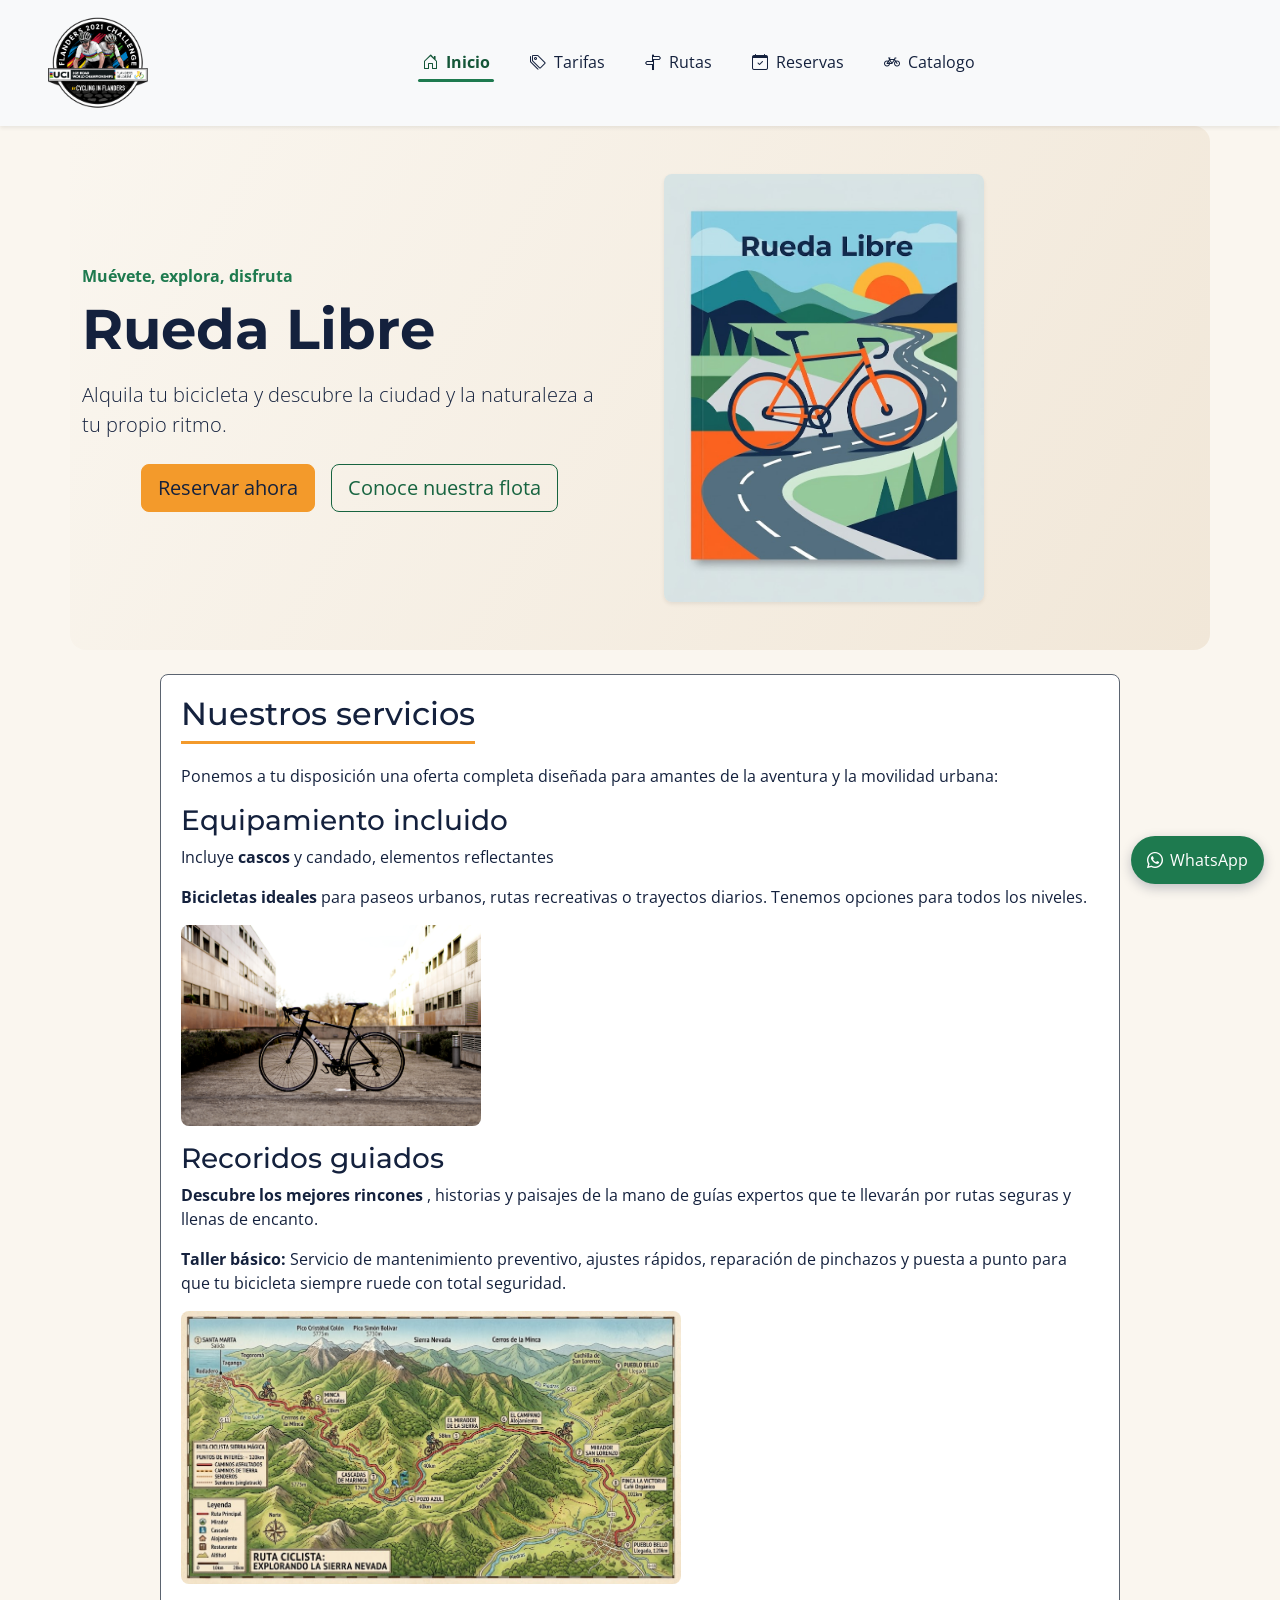
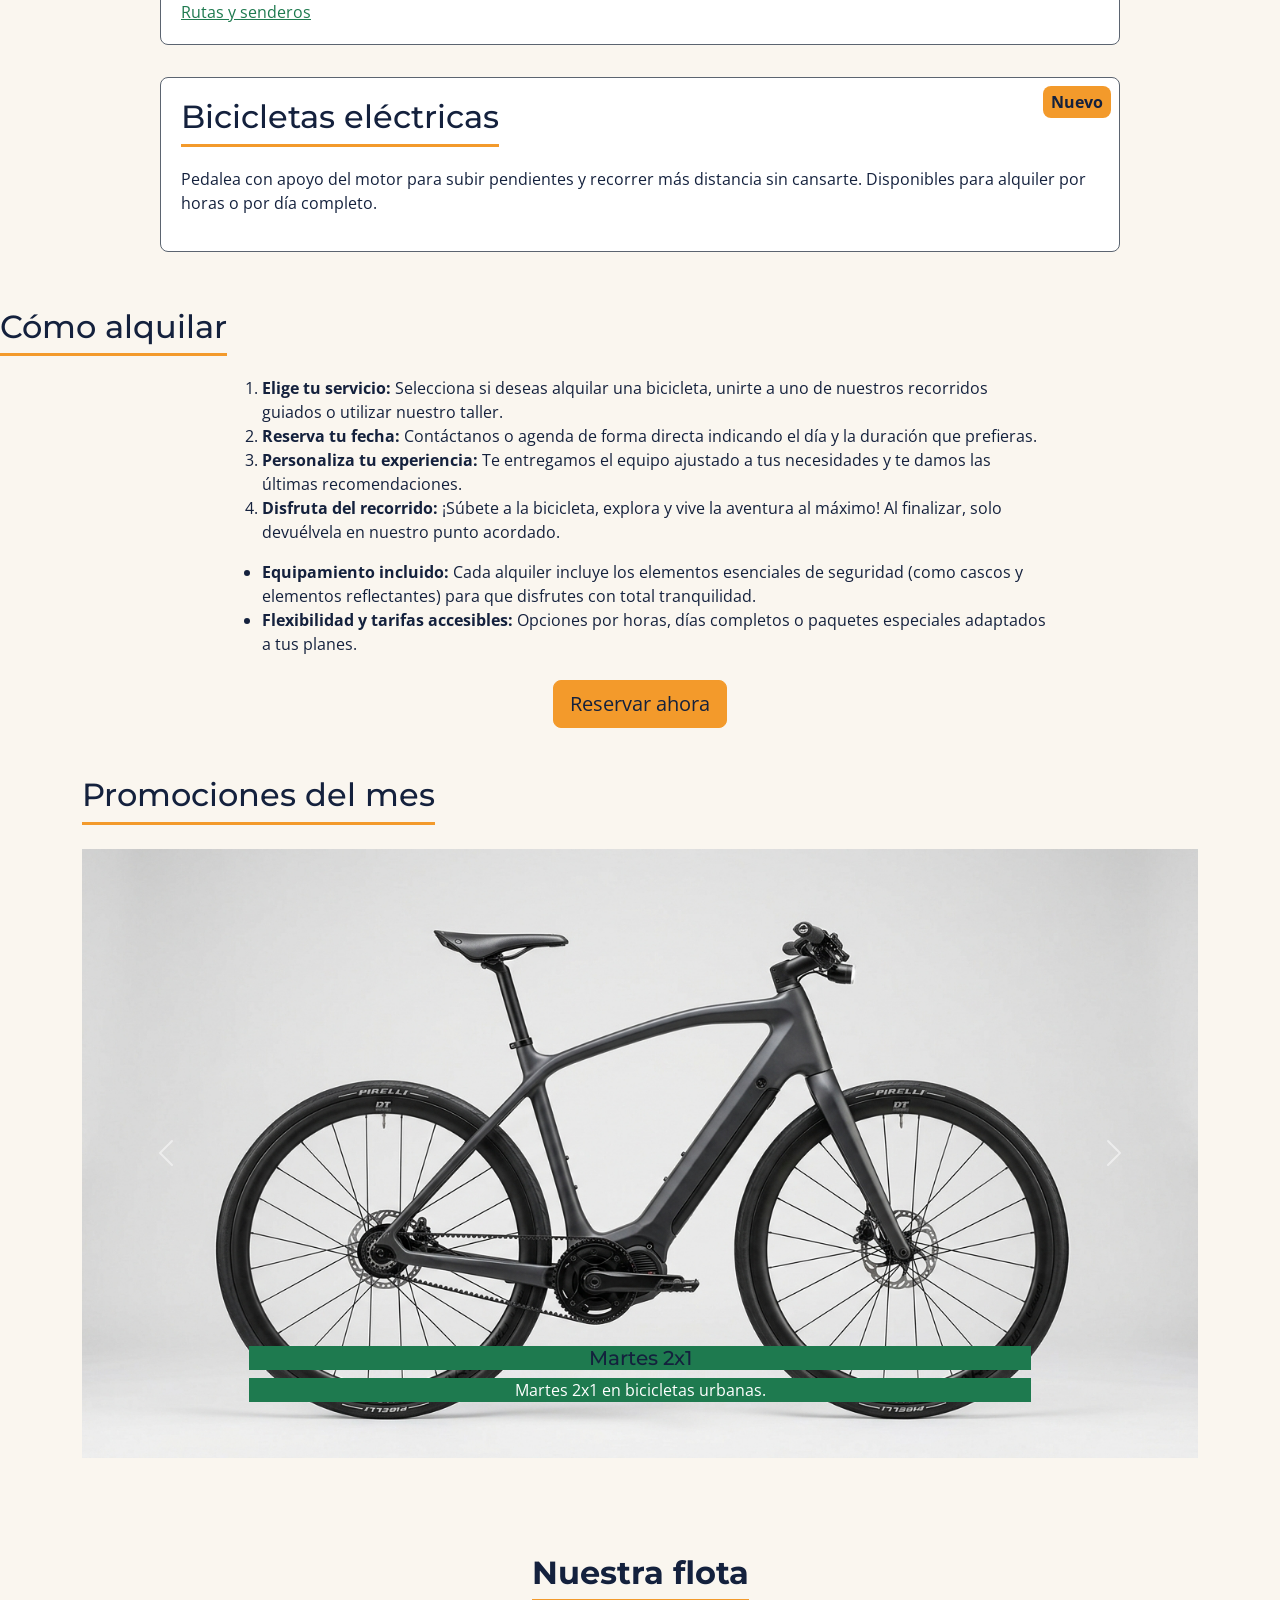
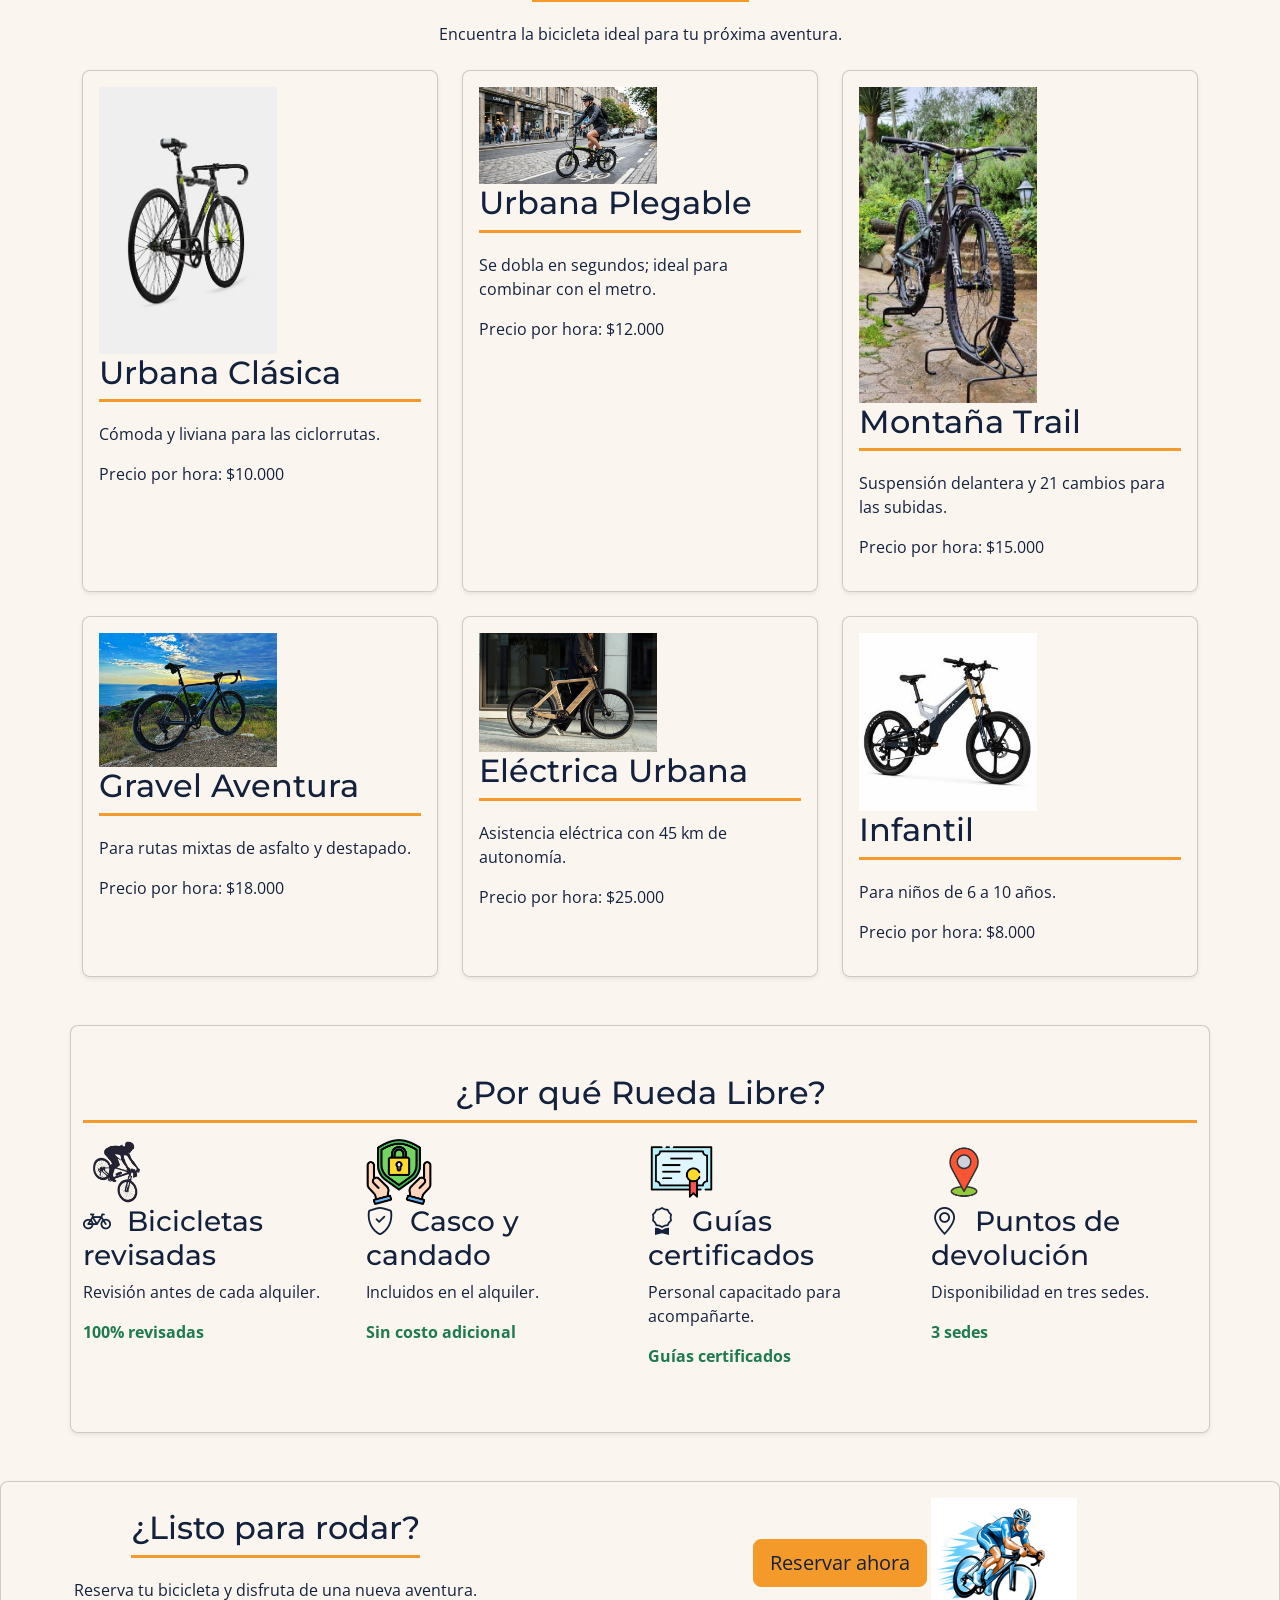
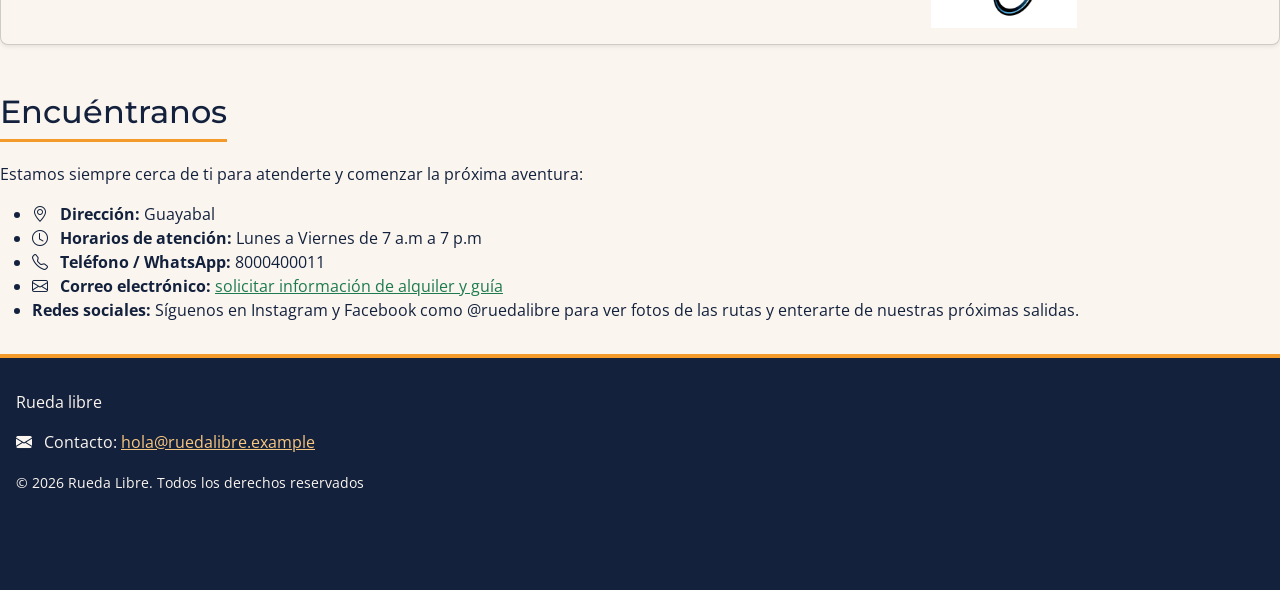
==== commit 0485c4fd: "feat: agrega prototipo de campaña con Tailwind" ====
--- a/index.html
+++ b/index.html
@@ -29,12 +29,12 @@
     </head>
     <body>
         <header>
-            <nav aria-label="Navegaci&oacute;n principal" class="navbar navbar-expand-lg bg-body-tertiary shadow-sm">
+            <nav aria-label="Navegación principal" class="navbar navbar-expand-lg bg-body-tertiary shadow-sm">
                 <div class="container-fluid px-3 px-lg-5 d-flex justify-content-between">
                     <a aria-label="Rueda Libre, inicio" class="navbar-brand d-flex align-items-center" href="index.html">
                         <img alt="Logo de Rueda Libre" src="./img/logo.png" width="100"/>
                     </a>
-                    <button aria-controls="menuPrincipal" aria-expanded="false" aria-label="Abrir o cerrar el men&uacute; de navegaci&oacute;n" class="navbar-toggler" data-bs-target="#menuPrincipal" data-bs-toggle="collapse" type="button">
+                    <button aria-controls="menuPrincipal" aria-expanded="false" aria-label="Abrir o cerrar el menú de navegación" class="navbar-toggler" data-bs-target="#menuPrincipal" data-bs-toggle="collapse" type="button">
                         <span class="navbar-toggler-icon">
                         </span>
                     </button>
@@ -86,7 +86,7 @@
                 <div class="row align-items-center g-4 g-lg-5">
                     <div class="col-12 col-lg-6">
                         <p class="mb-2 fw-bold text-success">
-                            Mu&eacute;vete, explora, disfruta
+                            Muévete, explora, disfruta
                         </p>
                         <h1 class="display-4 fw-bold mb-3">
                             Rueda Libre
@@ -94,7 +94,7 @@
                         <p class="lead mb-4">
                             Alquila tu bicicleta y descubre la ciudad y la naturaleza a tu propio ritmo.
                         </p>
-                        <div class="d-flex flex-column flex-sm-row gap-3">
+                        <div class="d-flex flex-column flex-sm-row justify-content-center gap-3">
                             <a class="btn btn-naranja-pedal btn-lg" href="./pages/reservas.html">
                                 Reservar ahora
                             </a>
@@ -104,7 +104,7 @@
                         </div>
                     </div>
                     <div class="col-12 col-lg-6">
-                        <img alt="Una bicicleta naranja junto a monta&ntilde;as y una carretera" class="img-fluid rounded-3 shadow-sm w-100 image-port" src="./img/portada.jpeg"/>
+                        <img alt="Una bicicleta naranja junto a montañas y una carretera" class="img-fluid rounded-3 shadow-sm w-100 image-port" src="./img/portada.jpeg"/>
                     </div>
                 </div>
             </section>
@@ -115,7 +115,7 @@
                         Nuestros servicios
                     </h2>
                     <p>
-                        Ponemos a tu disposici&oacute;n una oferta completa dise&ntilde;ada para amantes de la aventura y la movilidad urbana:
+                        Ponemos a tu disposición una oferta completa diseñada para amantes de la aventura y la movilidad urbana:
                     </p>
                     <h3>
                         Equipamiento incluido
@@ -143,16 +143,16 @@
                         <strong>
                             Descubre los mejores rincones
                         </strong>
-                        , historias y paisajes de la mano de gu&iacute;as expertos que te llevar&aacute;n por rutas seguras y llenas de encanto.
-                    </p>
-                    <p>
-                        <strong>
-                            Taller b&aacute;sico:
-                        </strong>
-                        Servicio de mantenimiento preventivo, ajustes r&aacute;pidos, reparaci&oacute;n de pinchazos y puesta a punto para que tu bicicleta siempre ruede con total seguridad.
+                        , historias y paisajes de la mano de guías expertos que te llevarán por rutas seguras y llenas de encanto.
+                    </p>
+                    <p>
+                        <strong>
+                            Taller básico:
+                        </strong>
+                        Servicio de mantenimiento preventivo, ajustes rápidos, reparación de pinchazos y puesta a punto para que tu bicicleta siempre ruede con total seguridad.
                     </p>
                     <figure>
-                        <img alt="Mapa de una ruta de ciclismo con puntos de inter&eacute;s marcados." class="img-service" src="./img/route.jpeg" width="500"/>
+                        <img alt="Mapa de una ruta de ciclismo con puntos de interés marcados." class="img-service" src="./img/route.jpeg" width="500"/>
                     </figure>
                     <a href="https://www.bikemap.net/es/l/3674962/" rel="noopener noreferrer" target="_blank">
                         Rutas y senderos
@@ -163,16 +163,16 @@
                         Nuevo
                     </span>
                     <h2 class="titulo-seccion">
-                        Bicicletas el&eacute;ctricas
+                        Bicicletas eléctricas
                     </h2>
                     <p>
-                        Pedalea con apoyo del motor para subir pendientes y recorrer m&aacute;s distancia sin cansarte. Disponibles para alquiler por horas o por d&iacute;a completo.
+                        Pedalea con apoyo del motor para subir pendientes y recorrer más distancia sin cansarte. Disponibles para alquiler por horas o por día completo.
                     </p>
                 </section>
             </section>
-            <article class="rent">
+            <article class="rent mx-auto w-100">
                 <h2 class="titulo-seccion">
-                    C&oacute;mo alquilar
+                    Cómo alquilar
                 </h2>
                 <ol>
                     <li>
@@ -185,19 +185,19 @@
                         <strong>
                             Reserva tu fecha:
                         </strong>
-                        Cont&aacute;ctanos o agenda de forma directa indicando el d&iacute;a y la duraci&oacute;n que prefieras.
+                        Contáctanos o agenda de forma directa indicando el día y la duración que prefieras.
                     </li>
                     <li>
                         <strong>
                             Personaliza tu experiencia:
                         </strong>
-                        Te entregamos el equipo ajustado a tus necesidades y te damos las &uacute;ltimas recomendaciones.
+                        Te entregamos el equipo ajustado a tus necesidades y te damos las últimas recomendaciones.
                     </li>
                     <li>
                         <strong>
                             Disfruta del recorrido:
                         </strong>
-                        &iexcl;S&uacute;bete a la bicicleta, explora y vive la aventura al m&aacute;ximo! Al finalizar, solo devu&eacute;lvela en nuestro punto acordado.
+                        ¡Súbete a la bicicleta, explora y vive la aventura al máximo! Al finalizar, solo devuélvela en nuestro punto acordado.
                     </li>
                 </ol>
                 <ul>
@@ -211,13 +211,15 @@
                         <strong>
                             Flexibilidad y tarifas accesibles:
                         </strong>
-                        Opciones por horas, d&iacute;as completos o paquetes especiales adaptados a tus planes.
+                        Opciones por horas, días completos o paquetes especiales adaptados a tus planes.
                     </li>
                 </ul>
             </article>
-            <a class="btn btn-naranja-pedal btn-lg" href="./pages/reservas.html">
-                Reservar ahora
-            </a>
+            <div class="d-flex justify-content-center my-4">
+                <a class="btn btn-naranja-pedal btn-lg" href="./pages/reservas.html">
+                    Reservar ahora
+                </a>
+            </div>
             <!-- CARRUSEL DE PROMOCIONES -->
             <section class="container my-5">
                 <h2 class="text-center mb-4 titulo-seccion">
@@ -228,7 +230,7 @@
                     <div class="carousel-inner">
                         <!-- Promoción 1 -->
                         <div class="carousel-item active">
-                            <img alt="Promoci&oacute;n dos por uno en bicicletas urbanas" class="img-fluid d-block w-100" src="./img/two-urban.jpeg"/>
+                            <img alt="Promoción dos por uno en bicicletas urbanas" class="img-fluid d-block w-100" src="./img/two-urban.jpeg"/>
                             <div class="carousel-caption d-none d-md-block">
                                 <h5 class="bg-success">
                                     Martes 2x1
@@ -240,13 +242,13 @@
                         </div>
                         <!-- Promoción 2 -->
                         <div class="carousel-item">
-                            <img alt="Bicicleta el&eacute;ctrica de promoci&oacute;n" class="img-fluid d-block w-100" src="./img/bicycle-electric.jpeg"/>
+                            <img alt="Bicicleta eléctrica de promoción" class="img-fluid d-block w-100" src="./img/bicycle-electric.jpeg"/>
                             <div class="carousel-caption d-none d-md-block">
                                 <h5 class="bg-success">
                                     20 % de descuento
                                 </h5>
                                 <p class="bg-success">
-                                    En bicicletas el&eacute;ctricas de lunes a jueves.
+                                    En bicicletas eléctricas de lunes a jueves.
                                 </p>
                             </div>
                         </div>
@@ -255,10 +257,10 @@
                             <img alt="Grupo disfrutando de un recorrido guiado" class="img-fluid d-block w-100" src="./img/group-bicycle.jpeg"/>
                             <div class="carousel-caption d-none d-md-block">
                                 <h5 class="bg-success">
-                                    &iexcl;Celebra tu cumplea&ntilde;os!
+                                    ¡Celebra tu cumpleaños!
                                 </h5>
                                 <p class="bg-success">
-                                    Si cumples a&ntilde;os, el recorrido guiado es gratis.
+                                    Si cumples años, el recorrido guiado es gratis.
                                 </p>
                             </div>
                         </div>
@@ -268,7 +270,7 @@
                         <span aria-hidden="true" class="carousel-control-prev-icon">
                         </span>
                         <span class="visually-hidden">
-                            Promoci&oacute;n anterior
+                            Promoción anterior
                         </span>
                     </button>
                     <!-- Botón siguiente -->
@@ -276,7 +278,7 @@
                         <span aria-hidden="true" class="carousel-control-next-icon">
                         </span>
                         <span class="visually-hidden">
-                            Promoci&oacute;n siguiente
+                            Promoción siguiente
                         </span>
                     </button>
                 </div>
@@ -288,7 +290,7 @@
                         Nuestra flota
                     </h2>
                     <p>
-                        Encuentra la bicicleta ideal para tu pr&oacute;xima aventura.
+                        Encuentra la bicicleta ideal para tu próxima aventura.
                     </p>
                 </div>
                 <div class="row g-4">
@@ -296,10 +298,10 @@
                         <article class="card h-100 shadow-sm p-3">
                             <img alt="bicicleta urbana negra con verde" class="img-fluid object-fit-cover" src="../img/bicycle-urban.jpeg" width="178"/>
                             <h2 class="titulo-seccion">
-                                Urbana Cl&aacute;sica
+                                Urbana Clásica
                             </h2>
                             <p>
-                                C&oacute;moda y liviana para las ciclorrutas.
+                                Cómoda y liviana para las ciclorrutas.
                             </p>
                             <p>
                                 Precio por hora: $10.000
@@ -322,12 +324,12 @@
                     </div>
                     <div class="col-12 col-xl-4 col-sm-6 col-lg-4">
                         <article class="card h-100 shadow-sm p-3">
-                            <img alt="Bicicleta negra para monta&ntilde;a" class="img-fluid object-fit-cover" src="../img/bicycle-mountain.jpeg" width="178"/>
+                            <img alt="Bicicleta negra para montaña" class="img-fluid object-fit-cover" src="../img/bicycle-mountain.jpeg" width="178"/>
                             <h2 class="titulo-seccion">
-                                Monta&ntilde;a Trail
+                                Montaña Trail
                             </h2>
                             <p>
-                                Suspensi&oacute;n delantera y 21 cambios para las subidas.
+                                Suspensión delantera y 21 cambios para las subidas.
                             </p>
                             <p>
                                 Precio por hora: $15.000
@@ -352,10 +354,10 @@
                         <article class="card h-100 shadow-sm p-3">
                             <img alt="Bicicleta electrica con llantas negra, color madera" class="img-fluid object-fit-cover" src="../img/bicycle-electric.jpeg" width="178"/>
                             <h2 class="titulo-seccion">
-                                El&eacute;ctrica Urbana
+                                Eléctrica Urbana
                             </h2>
                             <p>
-                                Asistencia el&eacute;ctrica con 45 km de autonom&iacute;a.
+                                Asistencia eléctrica con 45 km de autonomía.
                             </p>
                             <p>
                                 Precio por hora: $25.000
@@ -369,7 +371,7 @@
                                 Infantil
                             </h2>
                             <p>
-                                Para ni&ntilde;os de 6 a 10 a&ntilde;os.
+                                Para niños de 6 a 10 años.
                             </p>
                             <p>
                                 Precio por hora: $8.000
@@ -381,19 +383,19 @@
             <!--Beneficios-->
             <section class="container card shadow-sm py-5">
                 <h2 class="text-center mb-3 titulo-seccion">
-                    &iquest;Por qu&eacute; Rueda Libre?
+                    ¿Por qué Rueda Libre?
                 </h2>
                 <div class="row g-3">
                     <div class="col-12 col-md-6 col-lg-3 text-start">
                         <article>
-                            <img alt="Bicicleta negra con llantas gruesas especializadas para monta&ntilde;a" class="img-fluid w-25" src="../img/icon-bicycle.webp"/>
+                            <img alt="Bicicleta negra con llantas gruesas especializadas para montaña" class="img-fluid w-25" src="../img/icon-bicycle.webp"/>
                             <h3>
                                 <i aria-hidden="true" class="bi bi-bicycle me-2">
                                 </i>
                                 Bicicletas revisadas
                             </h3>
                             <p>
-                                Revisi&oacute;n antes de cada alquiler.
+                                Revisión antes de cada alquiler.
                             </p>
                             <p class="text-success fw-bold">
                                 100% revisadas
@@ -422,23 +424,23 @@
                             <h3>
                                 <i aria-hidden="true" class="bi bi-award me-2">
                                 </i>
-                                Gu&iacute;as certificados
+                                Guías certificados
                             </h3>
                             <p>
-                                Personal capacitado para acompa&ntilde;arte.
+                                Personal capacitado para acompañarte.
                             </p>
                             <p class="text-success fw-bold">
-                                Gu&iacute;as certificados
+                                Guías certificados
                             </p>
                         </article>
                     </div>
                     <div class="col-12 col-md-6 col-lg-3 text-start">
                         <article>
-                            <img alt="Icono de ubicaci&oacute;n rojo con verde" class="img-fluid w-25" src="../img/ubication.png"/>
+                            <img alt="Icono de ubicación rojo con verde" class="img-fluid w-25" src="../img/ubication.png"/>
                             <h3>
                                 <i aria-hidden="true" class="bi bi-geo-alt me-2">
                                 </i>
-                                Puntos de devoluci&oacute;n
+                                Puntos de devolución
                             </h3>
                             <p>
                                 Disponibilidad en tres sedes.
@@ -455,7 +457,7 @@
                 <div class="d-flex flex-column flex-md-row justify-content-around align-items-center">
                     <div>
                         <h2 class="titulo-seccion">
-                            &iquest;Listo para rodar?
+                            ¿Listo para rodar?
                         </h2>
                         <p>
                             Reserva tu bicicleta y disfruta de una nueva aventura.
@@ -472,17 +474,17 @@
             <!--Encuéntranos-->
             <section class="mettings">
                 <h2 class="titulo-seccion" id="mettings">
-                    Encu&eacute;ntranos
+                    Encuéntranos
                 </h2>
                 <p>
-                    Estamos siempre cerca de ti para atenderte y comenzar la pr&oacute;xima aventura:
+                    Estamos siempre cerca de ti para atenderte y comenzar la próxima aventura:
                 </p>
                 <ul>
                     <li>
                         <i aria-hidden="true" class="bi bi-geo-alt me-2">
                         </i>
                         <strong>
-                            Direcci&oacute;n:
+                            Dirección:
                         </strong>
                         Guayabal
                     </li>
@@ -490,7 +492,7 @@
                         <i aria-hidden="true" class="bi bi-clock me-2">
                         </i>
                         <strong>
-                            Horarios de atenci&oacute;n:
+                            Horarios de atención:
                         </strong>
                         Lunes a Viernes de 7 a.m a 7 p.m
                     </li>
@@ -498,7 +500,7 @@
                         <i aria-hidden="true" class="bi bi-telephone me-2">
                         </i>
                         <strong>
-                            Tel&eacute;fono / WhatsApp:
+                            Teléfono / WhatsApp:
                         </strong>
                         8000400011
                     </li>
@@ -506,17 +508,17 @@
                         <i aria-hidden="true" class="bi bi-envelope me-2">
                         </i>
                         <strong>
-                            Correo electr&oacute;nico:
+                            Correo electrónico:
                         </strong>
                         <a href="mailto:hola@ruedalibre.example">
-                            solicitar informaci&oacute;n de alquiler y gu&iacute;a
+                            solicitar información de alquiler y guía
                         </a>
                     </li>
                     <li>
                         <strong>
                             Redes sociales:
                         </strong>
-                        S&iacute;guenos en Instagram y Facebook como @ruedalibre para ver fotos de las rutas y enterarte de nuestras pr&oacute;ximas salidas.
+                        Síguenos en Instagram y Facebook como @ruedalibre para ver fotos de las rutas y enterarte de nuestras próximas salidas.
                     </li>
                 </ul>
             </section>
@@ -536,7 +538,7 @@
                 </p>
                 <p>
                     <small>
-                        &copy;
+                        ©
                         <span>
                             2026
                         </span>
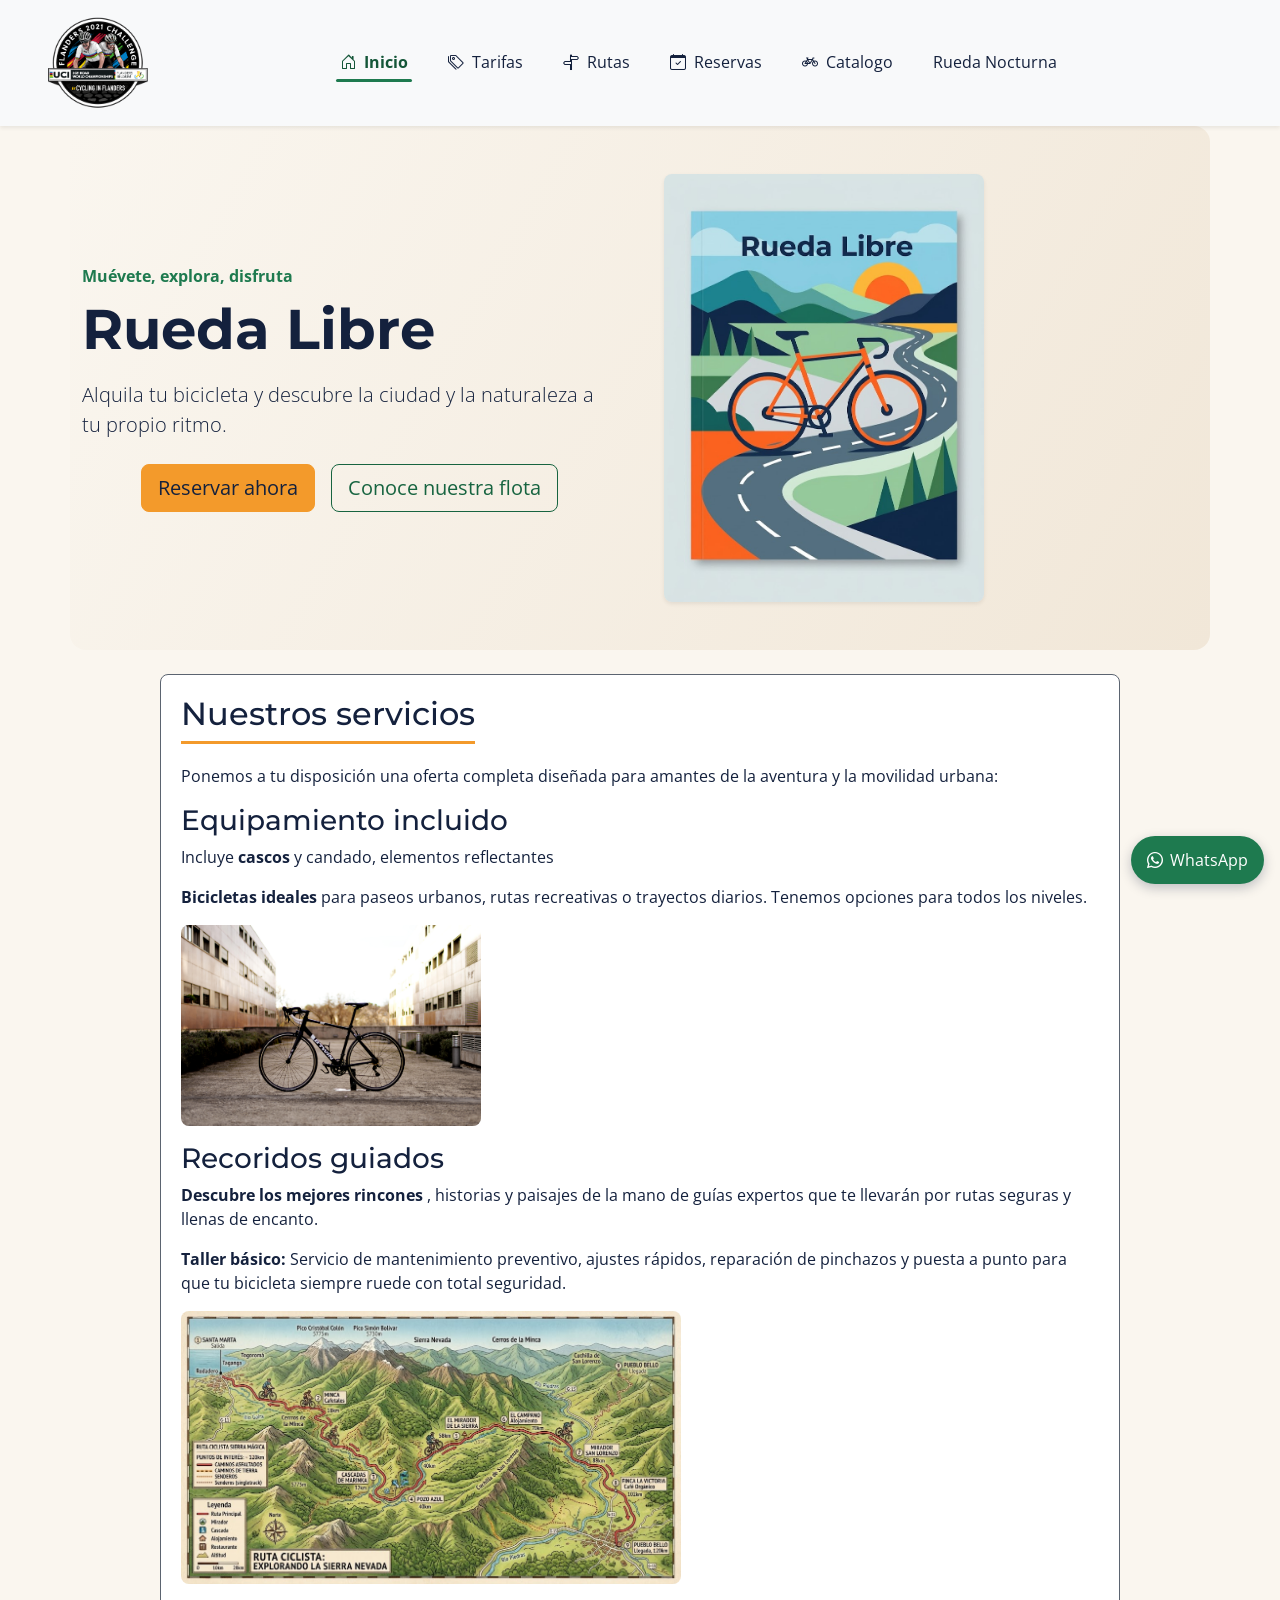
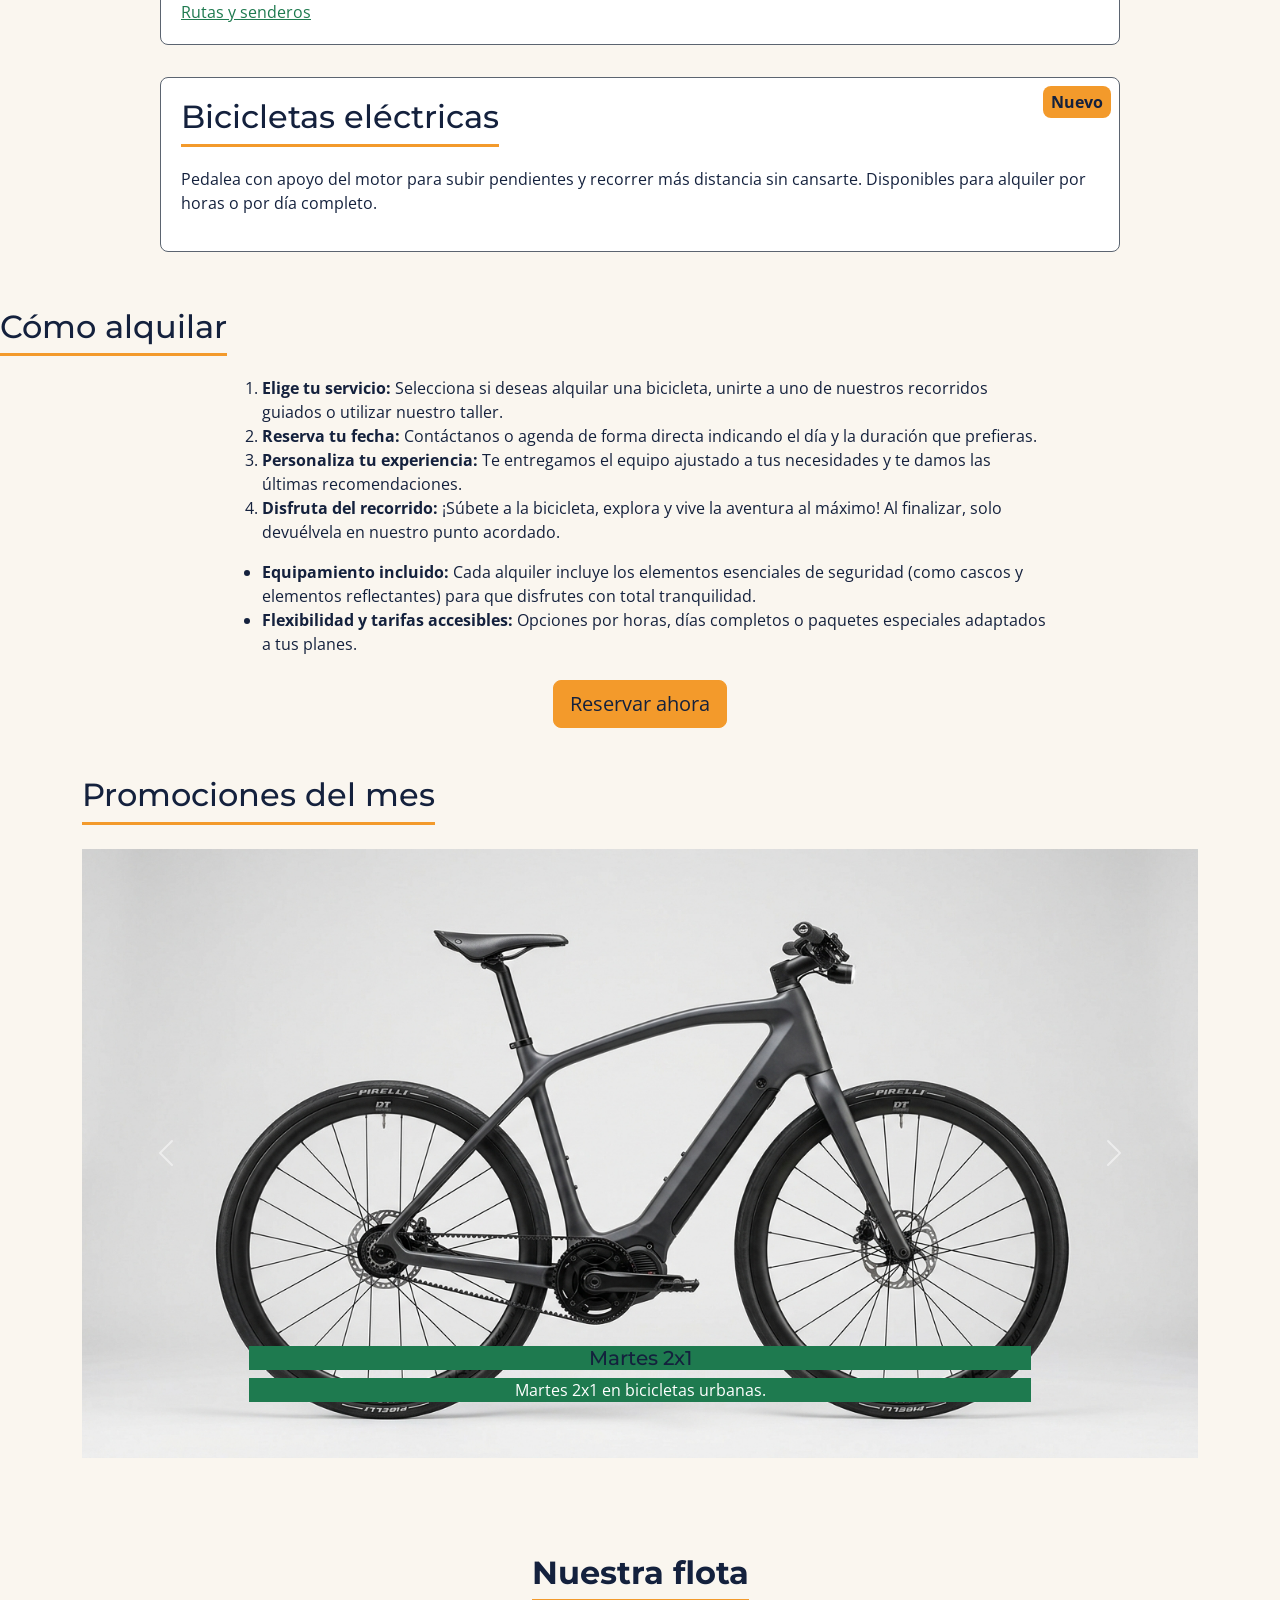
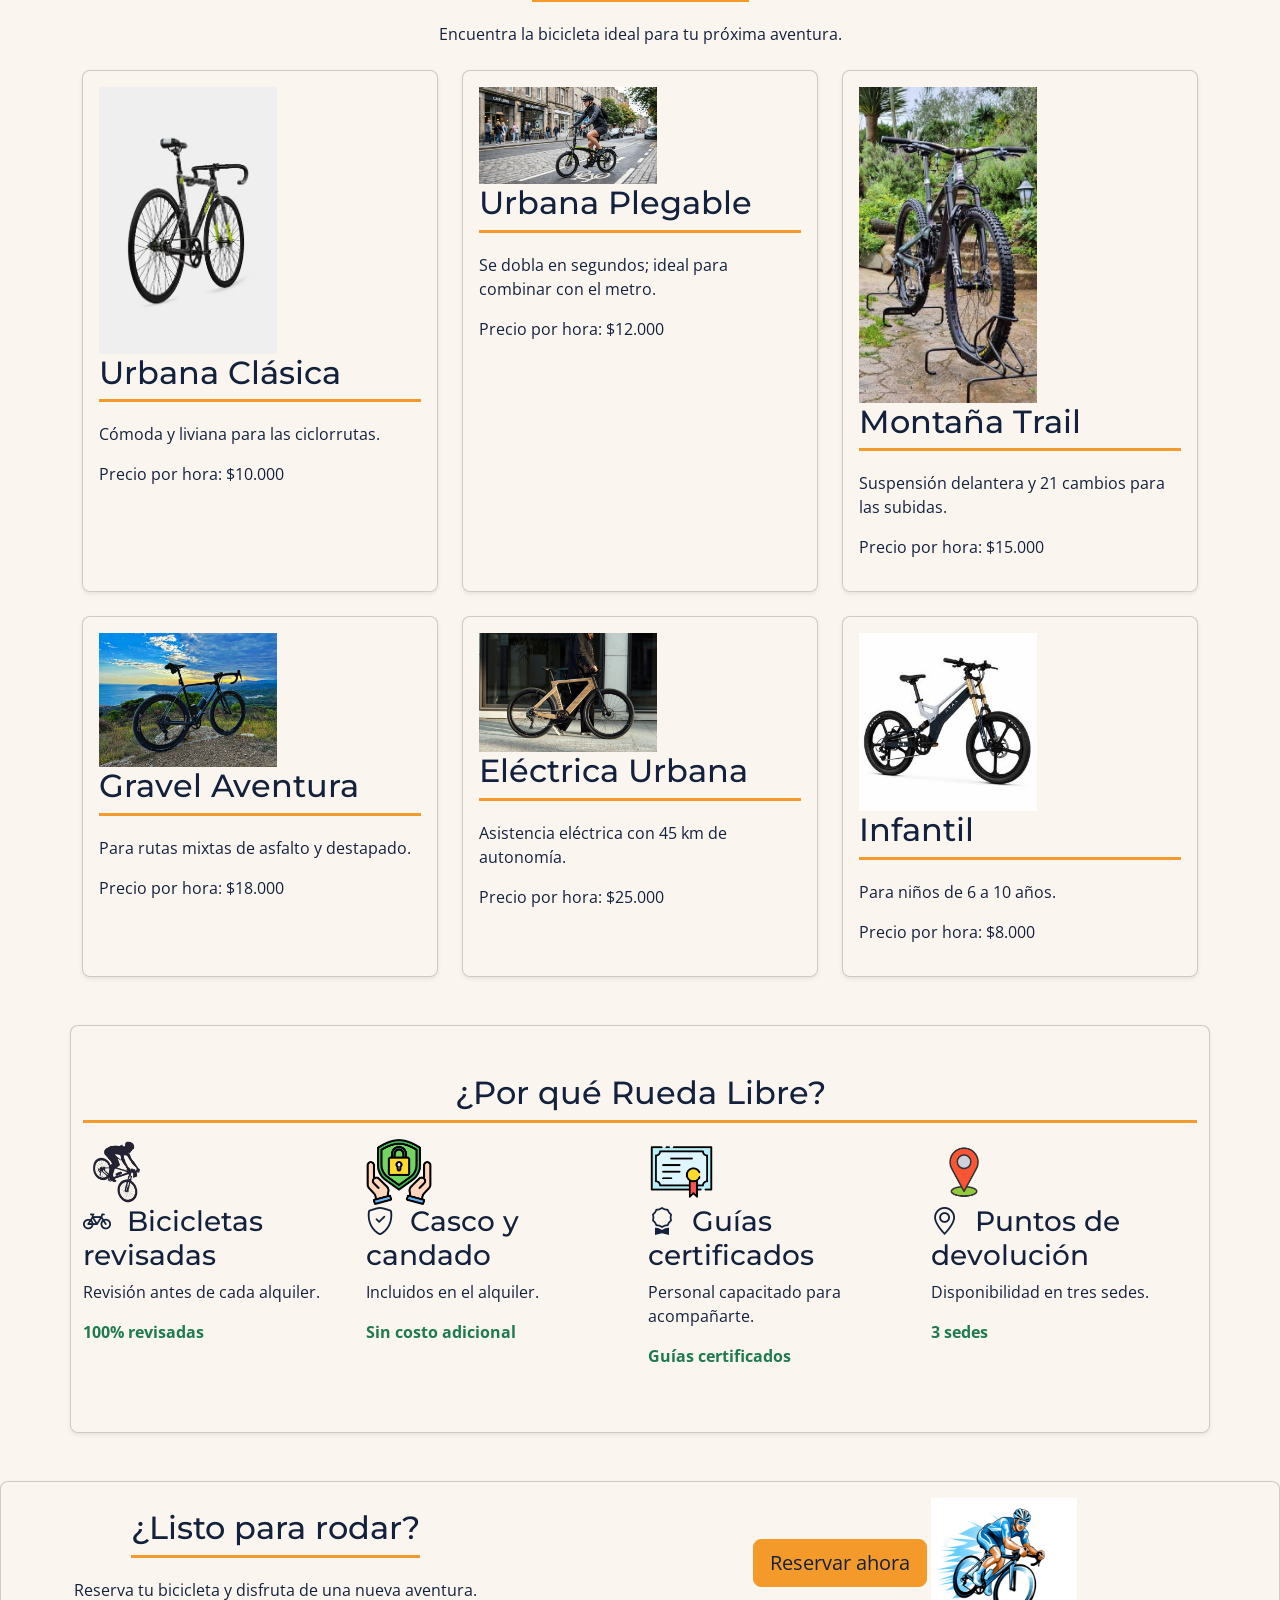
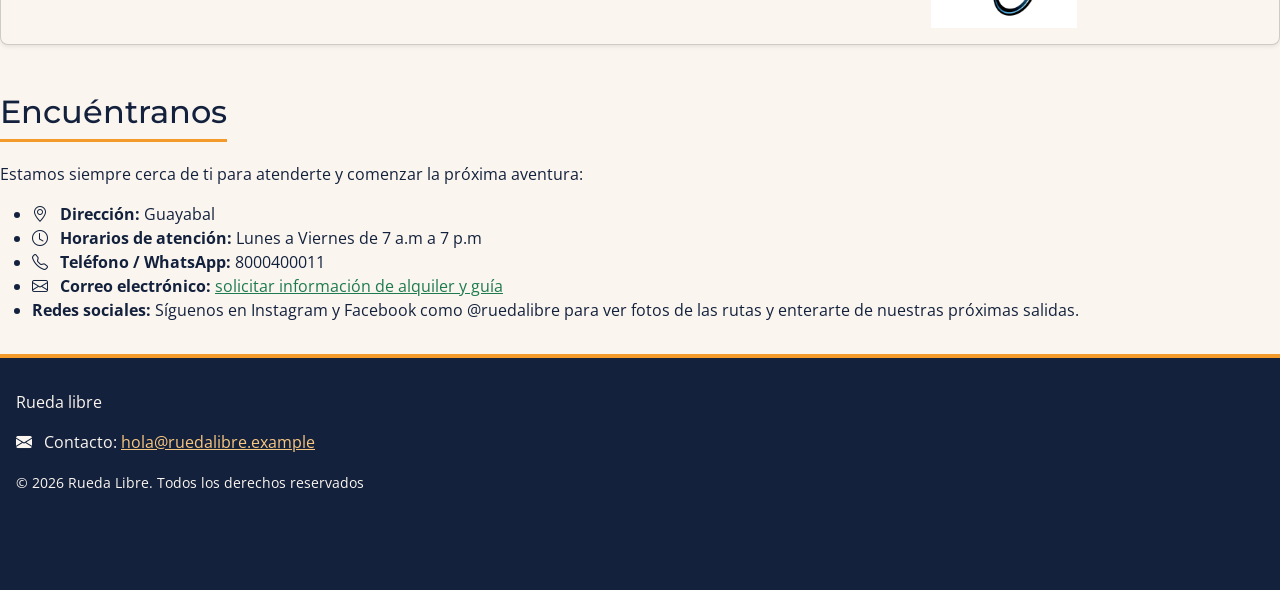
==== commit 33af824b: "feat: integra landing Rueda Nocturna al sitio v2.0" ====
--- a/index.html
+++ b/index.html
@@ -75,6 +75,11 @@
                                     Catalogo
                                 </a>
                             </li>
+                            <li class="nav-item">
+                                <a class="nav-link rounded-2 px-3" href="./nocturna/index.html">
+                                    Rueda Nocturna
+                                </a>
+                            </li>
                         </ul>
                     </div>
                 </div>
@@ -264,6 +269,18 @@
                                 </p>
                             </div>
                         </div>
+                        <!-- Promoción 4 -->
+                        <div class="carousel-item">
+                            <img alt="Campaña Rueda Nocturna" class="img-fluid d-block w-100" src="./img/rueda-nocturna.png"/>
+                            <div class="carousel-caption d-none d-md-block">
+                                <h5 class="bg-success">
+                                    Rueda Nocturna
+                                </h5>
+                                <p class="bg-success">
+                                    <a class="text-white" href="./nocturna/index.html">Conoce la campaña</a>
+                                </p>
+                            </div>
+                        </div>
                     </div>
                     <!-- Botón anterior -->
                     <button class="carousel-control-prev" data-bs-slide="prev" data-bs-target="#carruselPromociones" type="button">
@@ -296,7 +313,7 @@
                 <div class="row g-4">
                     <div class="col-12 col-xl-4 col-sm-6 col-lg-4">
                         <article class="card h-100 shadow-sm p-3">
-                            <img alt="bicicleta urbana negra con verde" class="img-fluid object-fit-cover" src="../img/bicycle-urban.jpeg" width="178"/>
+                            <img alt="bicicleta urbana negra con verde" class="img-fluid object-fit-cover" src="./img/bicycle-urban.jpeg" width="178"/>
                             <h2 class="titulo-seccion">
                                 Urbana Clásica
                             </h2>
@@ -310,7 +327,7 @@
                     </div>
                     <div class="col-12 col-xl-4 col-sm-6 col-lg-4">
                         <article class="card h-100 shadow-sm p-3">
-                            <img alt="bicicleta urbana pleglable con negro y verde" class="img-fluid object-fit-cover" src="../img/bicycle-pleglable.jpeg" width="178"/>
+                            <img alt="bicicleta urbana pleglable con negro y verde" class="img-fluid object-fit-cover" src="./img/bicycle-pleglable.jpeg" width="178"/>
                             <h2 class="titulo-seccion">
                                 Urbana Plegable
                             </h2>
@@ -324,7 +341,7 @@
                     </div>
                     <div class="col-12 col-xl-4 col-sm-6 col-lg-4">
                         <article class="card h-100 shadow-sm p-3">
-                            <img alt="Bicicleta negra para montaña" class="img-fluid object-fit-cover" src="../img/bicycle-mountain.jpeg" width="178"/>
+                            <img alt="Bicicleta negra para montaña" class="img-fluid object-fit-cover" src="./img/bicycle-mountain.jpeg" width="178"/>
                             <h2 class="titulo-seccion">
                                 Montaña Trail
                             </h2>
@@ -338,7 +355,7 @@
                     </div>
                     <div class="col-12 col-xl-4 col-sm-6 col-lg-4">
                         <article class="card h-100 shadow-sm p-3">
-                            <img alt="Bicicleta negra" class="img-fluid object-fit-cover" src="../img/bicycle-gravel-aventura.jpeg" width="178"/>
+                            <img alt="Bicicleta negra" class="img-fluid object-fit-cover" src="./img/bicycle-gravel-aventura.jpeg" width="178"/>
                             <h2 class="titulo-seccion">
                                 Gravel Aventura
                             </h2>
@@ -352,7 +369,7 @@
                     </div>
                     <div class="col-12 col-xl-4 col-sm-6 col-lg-4">
                         <article class="card h-100 shadow-sm p-3">
-                            <img alt="Bicicleta electrica con llantas negra, color madera" class="img-fluid object-fit-cover" src="../img/bicycle-electric.jpeg" width="178"/>
+                            <img alt="Bicicleta electrica con llantas negra, color madera" class="img-fluid object-fit-cover" src="./img/bicycle-electric.jpeg" width="178"/>
                             <h2 class="titulo-seccion">
                                 Eléctrica Urbana
                             </h2>
@@ -366,7 +383,7 @@
                     </div>
                     <div class="col-12 col-xl-4 col-sm-6 col-lg-4">
                         <article class="card h-100 shadow-sm p-3">
-                            <img alt="Bicicleta negra con suspension dorada" class="img-fluid object-fit-cover" src="../img/bicycle-boys.jpeg" width="178"/>
+                            <img alt="Bicicleta negra con suspension dorada" class="img-fluid object-fit-cover" src="./img/bicycle-boys.jpeg" width="178"/>
                             <h2 class="titulo-seccion">
                                 Infantil
                             </h2>
@@ -388,7 +405,7 @@
                 <div class="row g-3">
                     <div class="col-12 col-md-6 col-lg-3 text-start">
                         <article>
-                            <img alt="Bicicleta negra con llantas gruesas especializadas para montaña" class="img-fluid w-25" src="../img/icon-bicycle.webp"/>
+                            <img alt="Bicicleta negra con llantas gruesas especializadas para montaña" class="img-fluid w-25" src="./img/icon-bicycle.webp"/>
                             <h3>
                                 <i aria-hidden="true" class="bi bi-bicycle me-2">
                                 </i>
@@ -404,7 +421,7 @@
                     </div>
                     <div class="col-12 col-md-6 col-lg-3 text-start">
                         <article>
-                            <img alt="Icono de seguridad" class="img-fluid w-25" src="../img/sure.png"/>
+                            <img alt="Icono de seguridad" class="img-fluid w-25" src="./img/sure.png"/>
                             <h3>
                                 <i aria-hidden="true" class="bi bi-shield-check me-2">
                                 </i>
@@ -420,7 +437,7 @@
                     </div>
                     <div class="col-12 col-md-6 col-lg-3 text-start">
                         <article>
-                            <img alt="Icono de certificado" class="img-fluid w-25" src="../img/certificate.png"/>
+                            <img alt="Icono de certificado" class="img-fluid w-25" src="./img/certificate.png"/>
                             <h3>
                                 <i aria-hidden="true" class="bi bi-award me-2">
                                 </i>
@@ -436,7 +453,7 @@
                     </div>
                     <div class="col-12 col-md-6 col-lg-3 text-start">
                         <article>
-                            <img alt="Icono de ubicación rojo con verde" class="img-fluid w-25" src="../img/ubication.png"/>
+                            <img alt="Icono de ubicación rojo con verde" class="img-fluid w-25" src="./img/ubication.png"/>
                             <h3>
                                 <i aria-hidden="true" class="bi bi-geo-alt me-2">
                                 </i>
@@ -467,7 +484,7 @@
                         <a class="btn btn-naranja-pedal btn-lg" href="./pages/reservas.html">
                             Reservar ahora
                         </a>
-                        <img alt="Ciclista con uniforme azul y una bicicleta azul con blanco" class="img-fluid w-25 d-none d-md-inline-block" src="../img/cyclist.png"/>
+                        <img alt="Ciclista con uniforme azul y una bicicleta azul con blanco" class="img-fluid w-25 d-none d-md-inline-block" src="./img/cyclist.png"/>
                     </div>
                 </div>
             </section>
